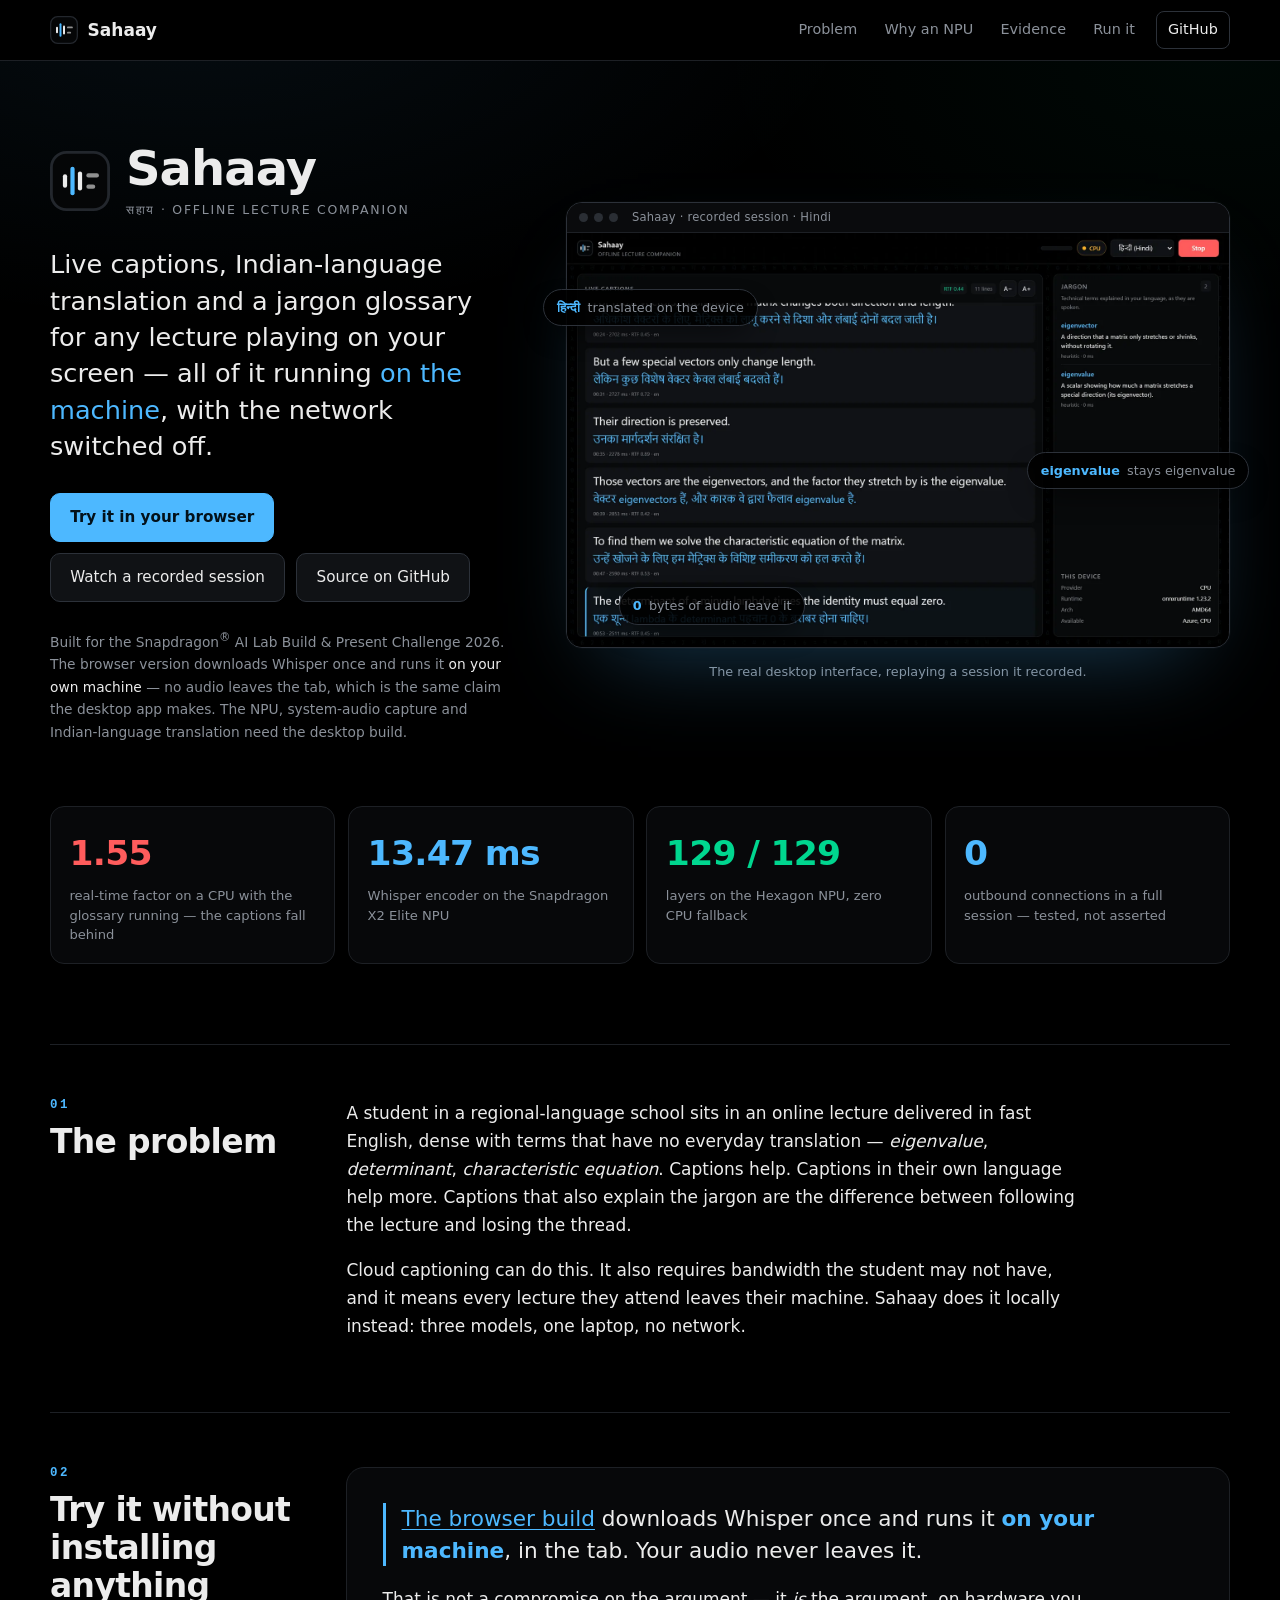
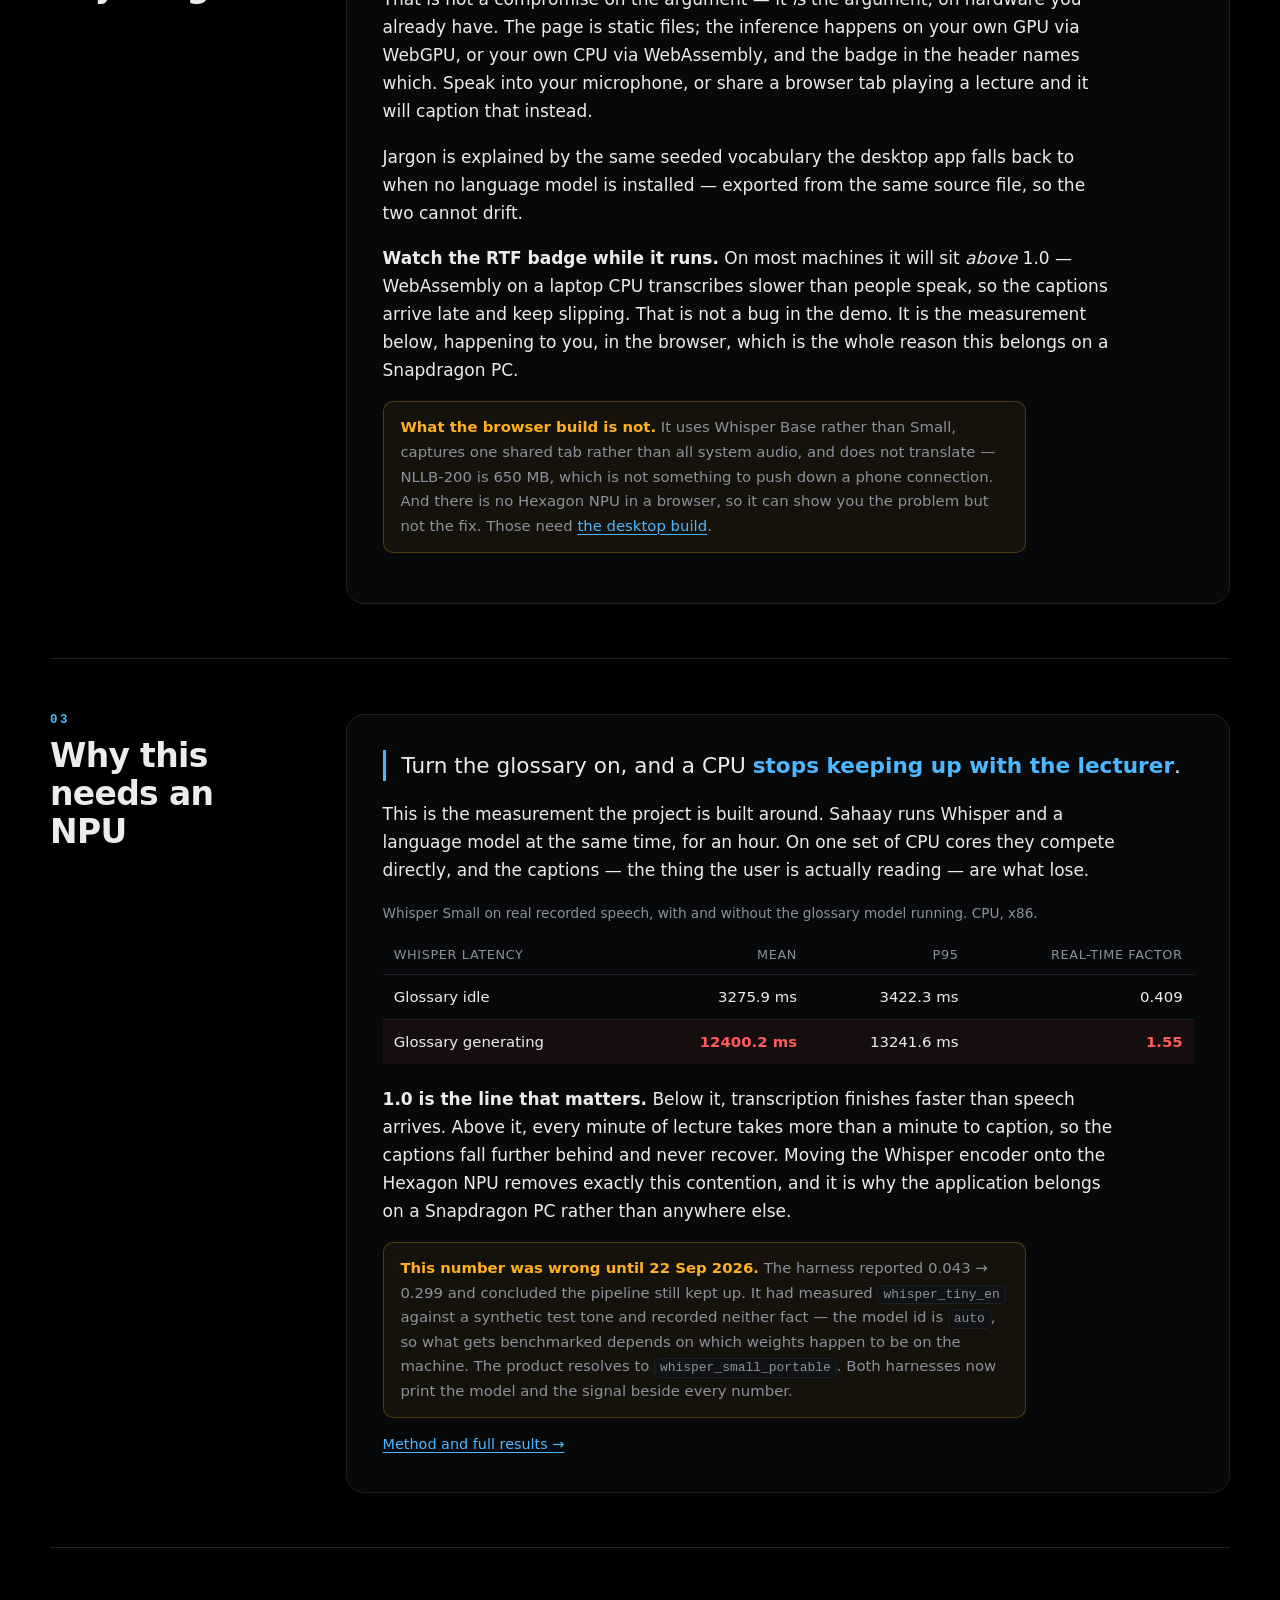
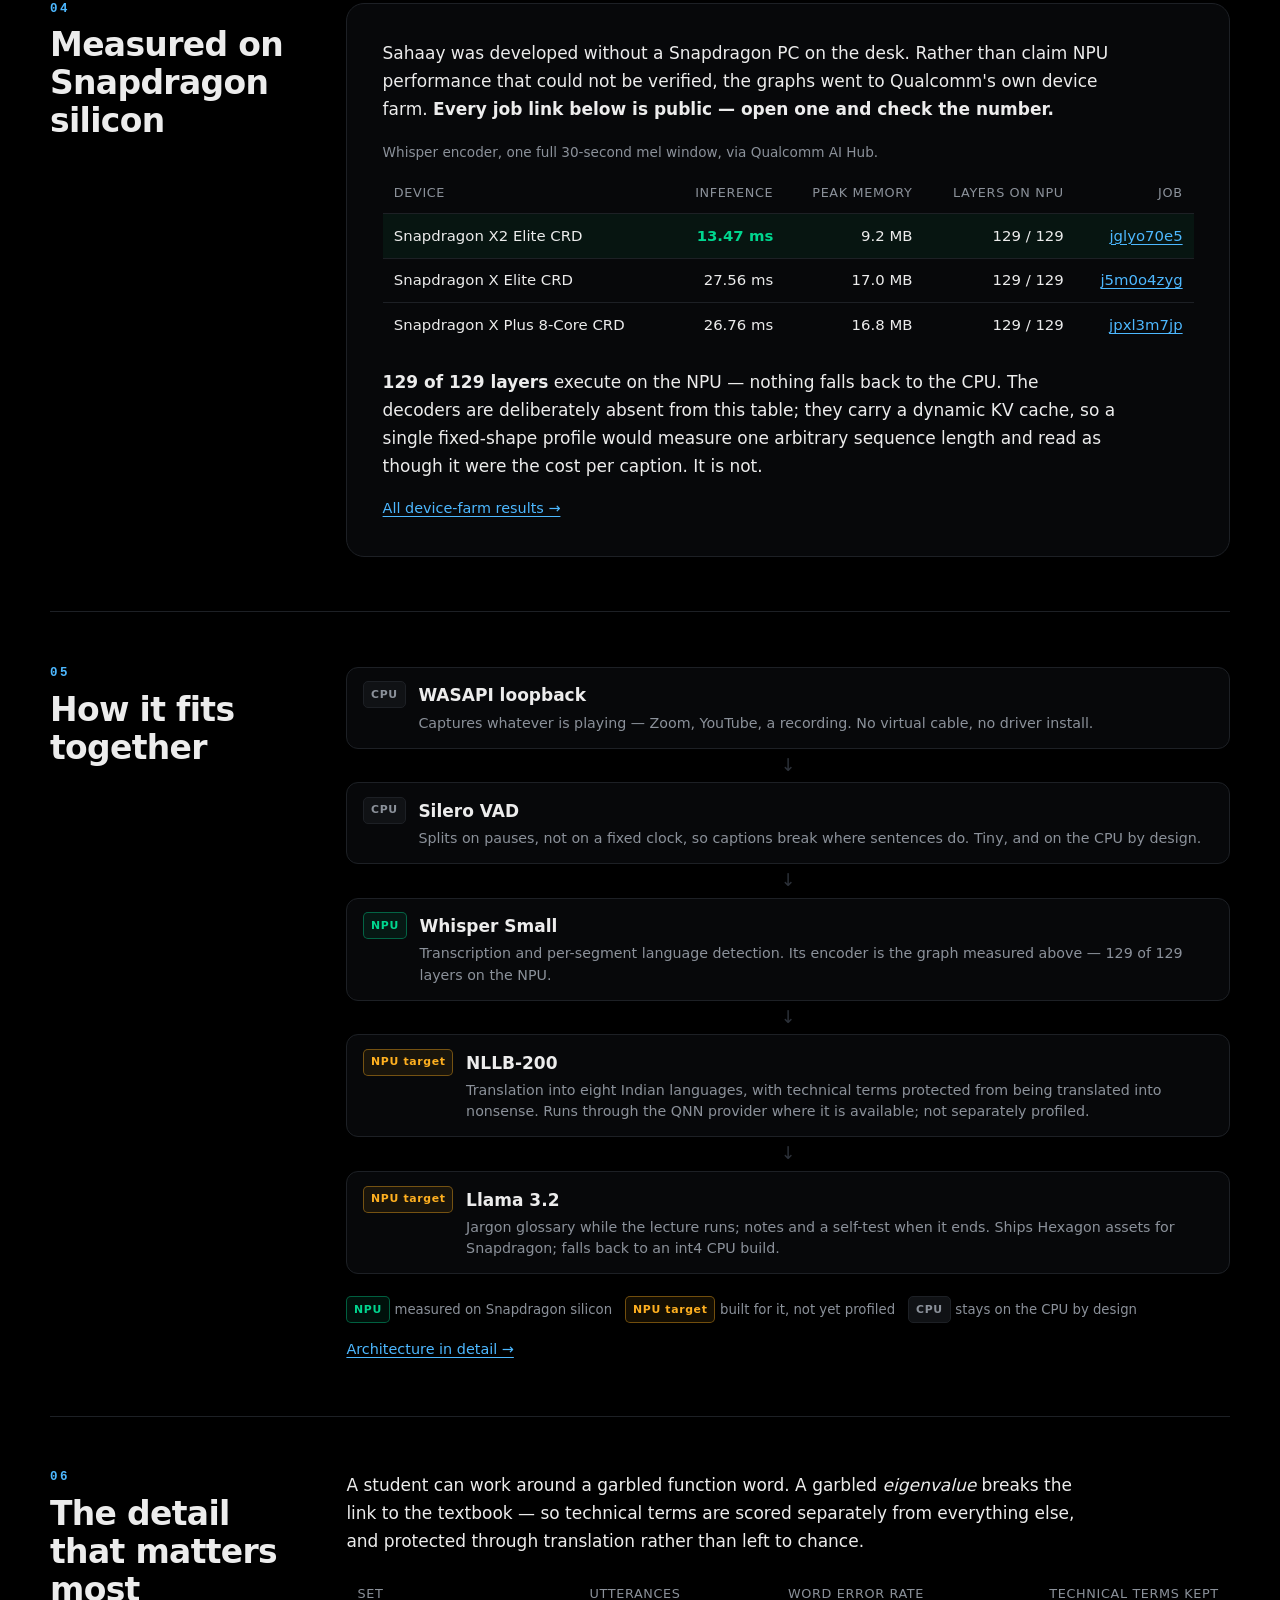
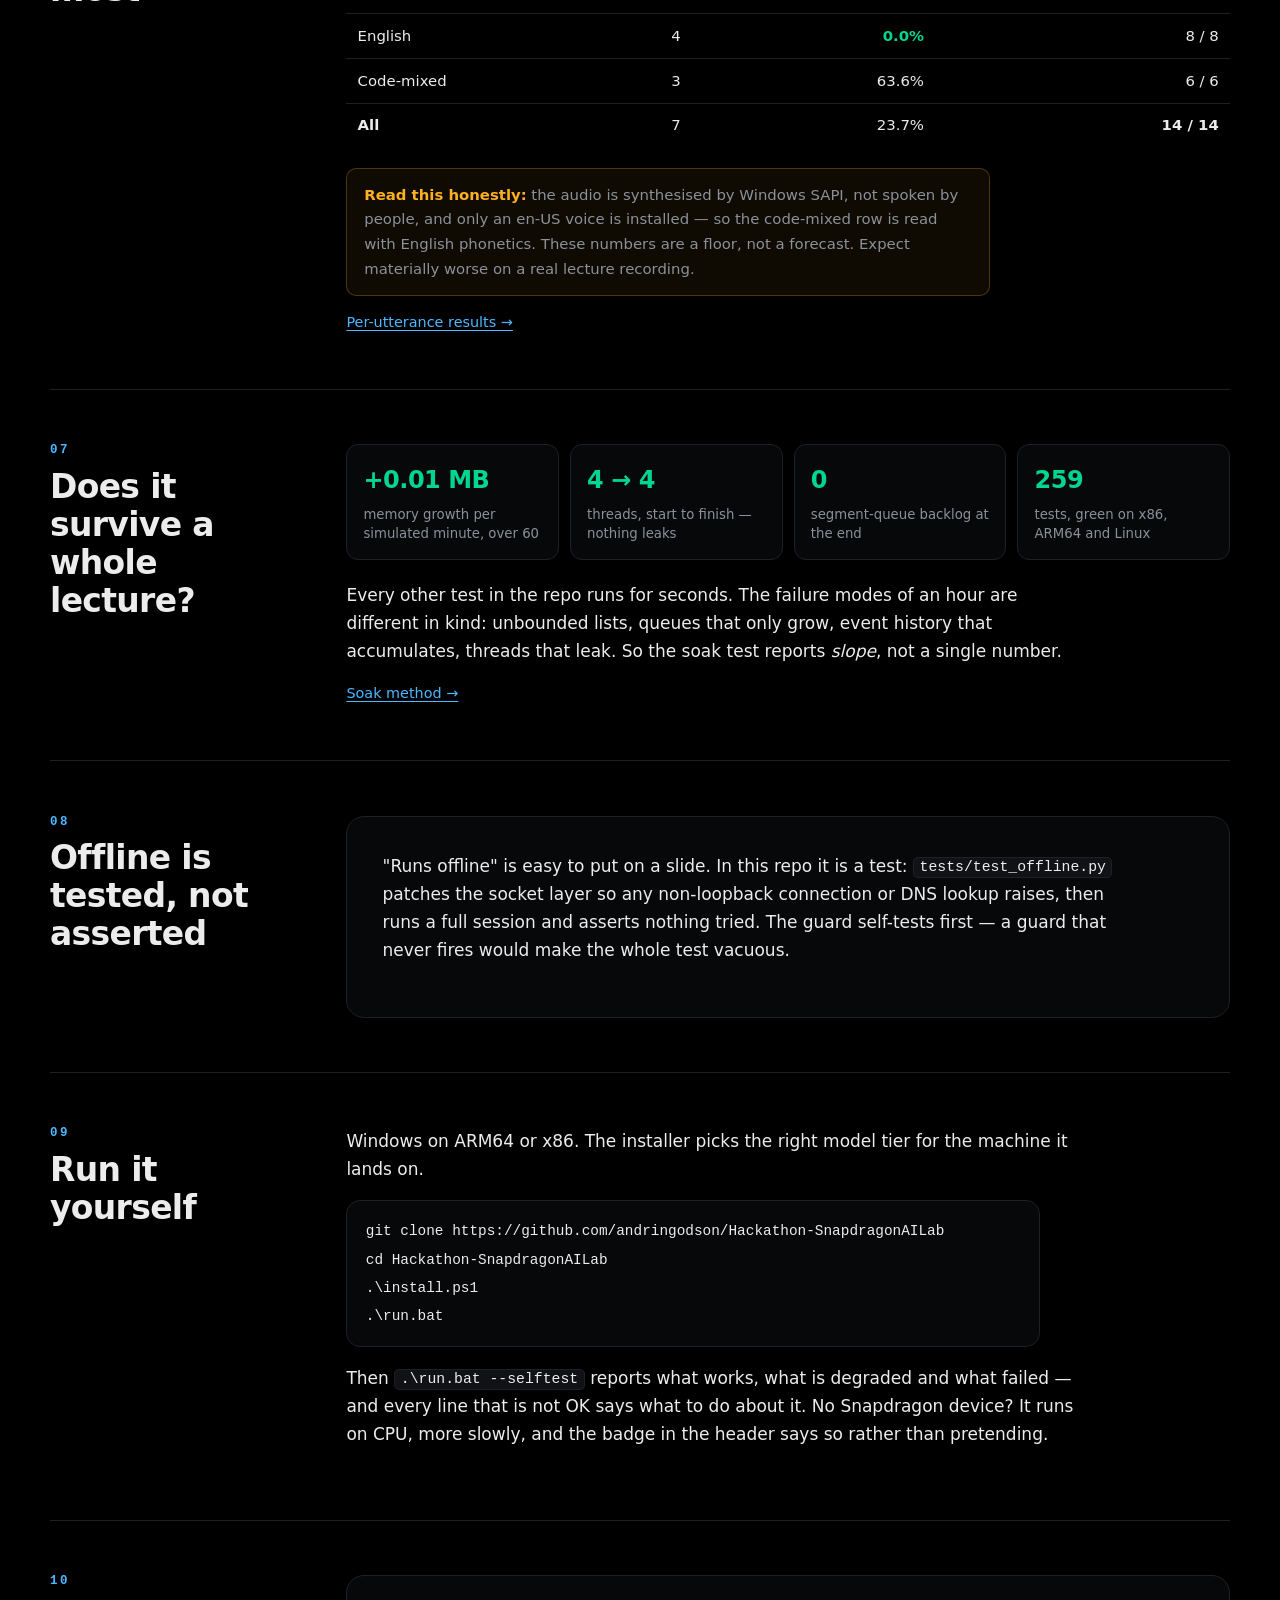
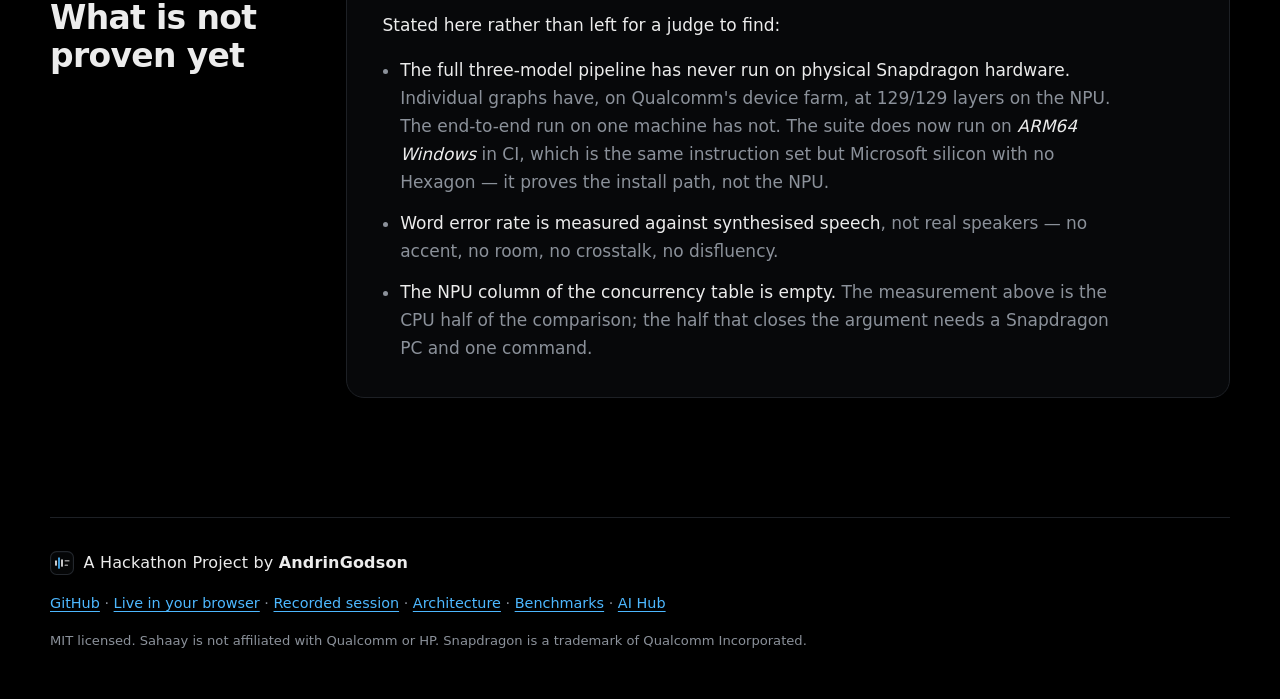
==== web/index.html @ 001b9184 "Lead with the product: hero screenshot, glitch-in sections, cursor feedback The landing page now ope" ====
<!DOCTYPE html>
<html lang="en">
<head>
<meta charset="utf-8">
<meta name="viewport" content="width=device-width, initial-scale=1">
<title>Sahaay — offline lecture captioning for Snapdragon PCs</title>
<meta name="description" content="Live lecture captions, Indian-language translation and a jargon glossary, running entirely on a Snapdragon PC. No audio leaves the device.">
<meta property="og:title" content="Sahaay — offline lecture captioning for Snapdragon PCs">
<meta property="og:description" content="Whisper, NLLB and Llama running side by side on-device. On a CPU the glossary pushes captions past real time — which is the argument for the NPU.">
<meta property="og:type" content="website">
<link rel="stylesheet" href="static/site.css">
<link rel="icon" href="static/logo.svg" type="image/svg+xml">
<meta name="theme-color" content="#000000">
<script src="static/matrix.js" data-ambient="on" defer></script>
<script src="static/cursor.js" defer></script>
</head>
<body>

<div class="progress" aria-hidden="true"><span></span></div>

<nav class="top" aria-label="Site">
  <div class="wrap top-in">
    <a class="top-brand" href="#top"><svg class="logo logo-sm" viewBox="0 0 64 64" aria-hidden="true"><rect x="1.5" y="1.5" width="61" height="61" rx="16" fill="#050607" stroke="#23272d" stroke-width="3"/><g fill="none" stroke-linecap="round" stroke-width="4.5"><path d="M16 27v10" stroke="#ececec"/><path d="M24 19v26" stroke="#4db8ff"/><path d="M32 24v16" stroke="#ececec"/><path d="M41 26h9" stroke="#ececec" stroke-opacity=".6"/><path d="M41 38h5" stroke="#ececec" stroke-opacity=".6"/></g></svg><span>Sahaay</span></a>
    <div class="top-links">
      <a href="#problem">Problem</a>
      <a href="#npu">Why an NPU</a>
      <a href="#silicon">Evidence</a>
      <a href="#run">Run it</a>
      <a class="top-cta" href="https://github.com/andringodson/Hackathon-SnapdragonAILab">GitHub</a>
    </div>
  </div>
</nav>

<header class="hero" id="top">
  <div class="wrap hero-grid">
    <div class="hero-copy">
      <div class="brand">
        <svg class="logo" viewBox="0 0 64 64" aria-hidden="true"><rect x="1.5" y="1.5" width="61" height="61" rx="16" fill="#050607" stroke="#23272d" stroke-width="3"/><g fill="none" stroke-linecap="round" stroke-width="4.5"><path d="M16 27v10" stroke="#ececec"/><path d="M24 19v26" stroke="#4db8ff"/><path d="M32 24v16" stroke="#ececec"/><path d="M41 26h9" stroke="#ececec" stroke-opacity=".6"/><path d="M41 38h5" stroke="#ececec" stroke-opacity=".6"/></g></svg>
        <div>
          <h1 data-text="Sahaay">Sahaay</h1>
          <p class="tag">सहाय · offline lecture companion</p>
        </div>
      </div>

      <p class="lede">
        Live captions, Indian-language translation and a jargon glossary for
        any lecture playing on your screen — all of it running <em>on the machine</em>,
        with the network switched off.
      </p>

      <div class="cta">
        <a class="btn btn-primary" href="live/">Try it in your browser</a>
        <a class="btn" href="demo/?play=1">Watch a recorded session</a>
        <a class="btn" href="https://github.com/andringodson/Hackathon-SnapdragonAILab">Source on GitHub</a>
      </div>

      <p class="note">
        Built for the Snapdragon<sup>®</sup> AI Lab Build &amp; Present Challenge 2026.
        The browser version downloads Whisper once and runs it <strong>on your own
        machine</strong> — no audio leaves the tab, which is the same claim the
        desktop app makes. The NPU, system-audio capture and Indian-language
        translation need the desktop build.
      </p>
    </div>

    <figure class="shot">
      <div class="shot-frame">
        <div class="shot-bar" aria-hidden="true"><i></i><i></i><i></i><span>Sahaay · recorded session · Hindi</span></div>
        <img src="static/hero.webp" width="1600" height="1000" fetchpriority="high" decoding="async"
             alt="The Sahaay app mid-lecture: English captions, each translated into Hindi with technical terms such as eigenvalue kept in English, and a jargon panel explaining eigenvector and eigenvalue.">
      </div>
      <span class="chip chip-a"><b>हिन्दी</b> translated on the device</span>
      <span class="chip chip-b"><b>eigenvalue</b> stays eigenvalue</span>
      <span class="chip chip-c"><b>0</b> bytes of audio leave it</span>
      <figcaption>The real desktop interface, replaying a session it recorded.</figcaption>
    </figure>
  </div>
</header>

<section class="kpis wrap" aria-label="Key measurements">
  <a class="kpi" href="#npu"><b data-count="1.55" data-dec="2">1.55</b><span>real-time factor on a CPU with the glossary running — the captions fall behind</span></a>
  <a class="kpi" href="#silicon"><b data-count="13.47" data-dec="2" data-unit=" ms">13.47 ms</b><span>Whisper encoder on the Snapdragon X2 Elite NPU</span></a>
  <a class="kpi" href="#silicon"><b data-count="129" data-dec="0" data-unit=" / 129">129 / 129</b><span>layers on the Hexagon NPU, zero CPU fallback</span></a>
  <a class="kpi" href="#offline"><b data-count="0" data-dec="0">0</b><span>outbound connections in a full session — tested, not asserted</span></a>
</section>

<main class="wrap" id="evidence">

  <!-- ---------------------------------------------------------------- -->
  <section class="sec" id="problem">
    <div class="sec-head"><span class="num">01</span><h2 data-text="The problem">The problem</h2></div>
    <div class="sec-body">
    <p>
      A student in a regional-language school sits in an online lecture
      delivered in fast English, dense with terms that have no everyday
      translation — <em>eigenvalue</em>, <em>determinant</em>,
      <em>characteristic equation</em>. Captions help. Captions in their own
      language help more. Captions that also explain the jargon are the
      difference between following the lecture and losing the thread.
    </p>
    <p>
      Cloud captioning can do this. It also requires bandwidth the student may
      not have, and it means every lecture they attend leaves their machine.
      Sahaay does it locally instead: three models, one laptop, no network.
    </p>
  </div>
  </section>

  <!-- ---------------------------------------------------------------- -->
  <section class="sec" id="try">
    <div class="sec-head"><span class="num">02</span><h2 data-text="Try it without installing anything">Try it without installing anything</h2></div>
    <div class="sec-body card">
    <p class="claim">
      <a href="live/">The browser build</a> downloads Whisper once and runs it
      <strong>on your machine</strong>, in the tab. Your audio never leaves it.
    </p>
    <p>
      That is not a compromise on the argument — it <em>is</em> the argument, on
      hardware you already have. The page is static files; the inference happens
      on your own GPU via WebGPU, or your own CPU via WebAssembly, and the badge
      in the header names which. Speak into your microphone, or share a browser
      tab playing a lecture and it will caption that instead.
    </p>
    <p>
      Jargon is explained by the same seeded vocabulary the desktop app falls
      back to when no language model is installed — exported from the same
      source file, so the two cannot drift.
    </p>
    <p>
      <strong>Watch the RTF badge while it runs.</strong> On most machines it
      will sit <em>above</em> 1.0 — WebAssembly on a laptop CPU transcribes
      slower than people speak, so the captions arrive late and keep slipping.
      That is not a bug in the demo. It is the measurement below, happening to
      you, in the browser, which is the whole reason this belongs on a
      Snapdragon PC.
    </p>
    <p class="caveat">
      <strong>What the browser build is not.</strong> It uses Whisper Base
      rather than Small, captures one shared tab rather than all system audio,
      and does not translate — NLLB-200 is 650 MB, which is not something to
      push down a phone connection. And there is no Hexagon NPU in a browser,
      so it can show you the problem but not the fix. Those need
      <a href="https://github.com/andringodson/Hackathon-SnapdragonAILab">the desktop build</a>.
    </p>
  </div>
  </section>

  <!-- ---------------------------------------------------------------- -->
  <section class="sec" id="npu">
    <div class="sec-head"><span class="num">03</span><h2 data-text="Why this needs an NPU">Why this needs an NPU</h2></div>
    <div class="sec-body card">
    <p class="claim">
      Turn the glossary on, and a CPU <strong>stops keeping up with the
      lecturer</strong>.
    </p>
    <p>
      This is the measurement the project is built around. Sahaay runs Whisper
      and a language model at the same time, for an hour. On one set of CPU
      cores they compete directly, and the captions — the thing the user is
      actually reading — are what lose.
    </p>

    <table>
      <caption>Whisper Small on real recorded speech, with and without the glossary model running. CPU, x86.</caption>
      <thead>
        <tr><th>Whisper latency</th><th>Mean</th><th>p95</th><th>Real-time factor</th></tr>
      </thead>
      <tbody>
        <tr><td>Glossary idle</td><td>3275.9 ms</td><td>3422.3 ms</td><td>0.409</td></tr>
        <tr class="bad"><td>Glossary generating</td><td><strong>12400.2 ms</strong></td><td>13241.6 ms</td><td><strong>1.55</strong></td></tr>
      </tbody>
    </table>

    <p>
      <strong>1.0 is the line that matters.</strong> Below it, transcription
      finishes faster than speech arrives. Above it, every minute of lecture
      takes more than a minute to caption, so the captions fall further behind
      and never recover. Moving the Whisper encoder onto the Hexagon NPU removes
      exactly this contention, and it is why the application belongs on a
      Snapdragon PC rather than anywhere else.
    </p>
    <p class="caveat">
      <strong>This number was wrong until 22 Sep 2026.</strong> The harness
      reported 0.043 → 0.299 and concluded the pipeline still kept up. It had
      measured <code>whisper_tiny_en</code> against a synthetic test tone and
      recorded neither fact — the model id is <code>auto</code>, so what gets
      benchmarked depends on which weights happen to be on the machine. The
      product resolves to <code>whisper_small_portable</code>. Both harnesses
      now print the model and the signal beside every number.
    </p>
    <p class="src"><a href="https://github.com/andringodson/Hackathon-SnapdragonAILab/blob/main/docs/CONCURRENCY.md">Method and full results →</a></p>
  </div>
  </section>

  <!-- ---------------------------------------------------------------- -->
  <section class="sec" id="silicon">
    <div class="sec-head"><span class="num">04</span><h2 data-text="Measured on Snapdragon silicon">Measured on Snapdragon silicon</h2></div>
    <div class="sec-body card">
    <p>
      Sahaay was developed without a Snapdragon PC on the desk. Rather than
      claim NPU performance that could not be verified, the graphs went to
      Qualcomm's own device farm. <strong>Every job link below is public — open
      one and check the number.</strong>
    </p>

    <table>
      <caption>Whisper encoder, one full 30-second mel window, via Qualcomm AI Hub.</caption>
      <thead>
        <tr><th>Device</th><th>Inference</th><th>Peak memory</th><th>Layers on NPU</th><th>Job</th></tr>
      </thead>
      <tbody>
        <tr class="good">
          <td>Snapdragon X2 Elite CRD</td><td><strong>13.47 ms</strong></td><td>9.2 MB</td><td>129 / 129</td>
          <td><a href="https://workbench.aihub.qualcomm.com/jobs/jglyo70e5/">jglyo70e5</a></td>
        </tr>
        <tr>
          <td>Snapdragon X Elite CRD</td><td>27.56 ms</td><td>17.0 MB</td><td>129 / 129</td>
          <td><a href="https://workbench.aihub.qualcomm.com/jobs/j5m0o4zyg/">j5m0o4zyg</a></td>
        </tr>
        <tr>
          <td>Snapdragon X Plus 8-Core CRD</td><td>26.76 ms</td><td>16.8 MB</td><td>129 / 129</td>
          <td><a href="https://workbench.aihub.qualcomm.com/jobs/jpxl3m7jp/">jpxl3m7jp</a></td>
        </tr>
      </tbody>
    </table>

    <p>
      <strong>129 of 129 layers</strong> execute on the NPU — nothing falls back
      to the CPU. The decoders are deliberately absent from this table; they
      carry a dynamic KV cache, so a single fixed-shape profile would measure
      one arbitrary sequence length and read as though it were the cost per
      caption. It is not.
    </p>
    <p class="src"><a href="https://github.com/andringodson/Hackathon-SnapdragonAILab/blob/main/docs/AIHUB.md">All device-farm results →</a></p>
  </div>
  </section>

  <!-- ---------------------------------------------------------------- -->
  <section class="sec" id="pipeline">
    <div class="sec-head"><span class="num">05</span><h2 data-text="How it fits together">How it fits together</h2></div>
    <div class="sec-body">
    <div class="pipeline">
      <div class="stage"><span class="where cpu">CPU</span><strong>WASAPI loopback</strong><span>Captures whatever is playing — Zoom, YouTube, a recording. No virtual cable, no driver install.</span></div>
      <div class="arrow" aria-hidden="true">↓</div>
      <div class="stage"><span class="where cpu">CPU</span><strong>Silero VAD</strong><span>Splits on pauses, not on a fixed clock, so captions break where sentences do. Tiny, and on the CPU by design.</span></div>
      <div class="arrow" aria-hidden="true">↓</div>
      <div class="stage"><span class="where npu">NPU</span><strong>Whisper Small</strong><span>Transcription and per-segment language detection. Its encoder is the graph measured above — 129 of 129 layers on the NPU.</span></div>
      <div class="arrow" aria-hidden="true">↓</div>
      <div class="stage"><span class="where target">NPU target</span><strong>NLLB-200</strong><span>Translation into eight Indian languages, with technical terms protected from being translated into nonsense. Runs through the QNN provider where it is available; not separately profiled.</span></div>
      <div class="arrow" aria-hidden="true">↓</div>
      <div class="stage"><span class="where target">NPU target</span><strong>Llama 3.2</strong><span>Jargon glossary while the lecture runs; notes and a self-test when it ends. Ships Hexagon assets for Snapdragon; falls back to an int4 CPU build.</span></div>
    </div>

    <p class="legend">
      <span class="where npu">NPU</span> measured on Snapdragon silicon &nbsp;
      <span class="where target">NPU target</span> built for it, not yet profiled &nbsp;
      <span class="where cpu">CPU</span> stays on the CPU by design
    </p>
    <p class="src"><a href="https://github.com/andringodson/Hackathon-SnapdragonAILab/blob/main/docs/ARCHITECTURE.md">Architecture in detail →</a></p>
  </div>
  </section>

  <!-- ---------------------------------------------------------------- -->
  <section class="sec" id="terms">
    <div class="sec-head"><span class="num">06</span><h2 data-text="The detail that matters most">The detail that matters most</h2></div>
    <div class="sec-body">
    <p>
      A student can work around a garbled function word. A garbled
      <em>eigenvalue</em> breaks the link to the textbook — so technical terms
      are scored separately from everything else, and protected through
      translation rather than left to chance.
    </p>
    <table class="compact">
      <thead><tr><th>Set</th><th>Utterances</th><th>Word error rate</th><th>Technical terms kept</th></tr></thead>
      <tbody>
        <tr><td>English</td><td>4</td><td class="good-cell"><strong>0.0%</strong></td><td>8 / 8</td></tr>
        <tr><td>Code-mixed</td><td>3</td><td>63.6%</td><td>6 / 6</td></tr>
        <tr><td><strong>All</strong></td><td>7</td><td>23.7%</td><td><strong>14 / 14</strong></td></tr>
      </tbody>
    </table>
    <p class="caveat">
      <strong>Read this honestly:</strong> the audio is synthesised by Windows
      SAPI, not spoken by people, and only an en-US voice is installed — so the
      code-mixed row is read with English phonetics. These numbers are a floor,
      not a forecast. Expect materially worse on a real lecture recording.
    </p>
    <p class="src"><a href="https://github.com/andringodson/Hackathon-SnapdragonAILab/blob/main/docs/ACCURACY.md">Per-utterance results →</a></p>
  </div>
  </section>

  <!-- ---------------------------------------------------------------- -->
  <section class="sec" id="soak">
    <div class="sec-head"><span class="num">07</span><h2 data-text="Does it survive a whole lecture?">Does it survive a whole lecture?</h2></div>
    <div class="sec-body">
    <div class="stats">
      <div class="stat"><b>+0.01 MB</b><span>memory growth per simulated minute, over 60</span></div>
      <div class="stat"><b>4 → 4</b><span>threads, start to finish — nothing leaks</span></div>
      <div class="stat"><b>0</b><span>segment-queue backlog at the end</span></div>
      <div class="stat"><b>259</b><span>tests, green on x86, ARM64 and Linux</span></div>
    </div>
    <p>
      Every other test in the repo runs for seconds. The failure modes of an
      hour are different in kind: unbounded lists, queues that only grow, event
      history that accumulates, threads that leak. So the soak test reports
      <em>slope</em>, not a single number.
    </p>
    <p class="src"><a href="https://github.com/andringodson/Hackathon-SnapdragonAILab/blob/main/docs/SOAK.md">Soak method →</a></p>
  </div>
  </section>

  <!-- ---------------------------------------------------------------- -->
  <section class="sec" id="offline">
    <div class="sec-head"><span class="num">08</span><h2 data-text="Offline is tested, not asserted">Offline is tested, not asserted</h2></div>
    <div class="sec-body card">
    <p>
      "Runs offline" is easy to put on a slide. In this repo it is a test:
      <code>tests/test_offline.py</code> patches the socket layer so any
      non-loopback connection or DNS lookup raises, then runs a full session
      and asserts nothing tried. The guard self-tests first — a guard that
      never fires would make the whole test vacuous.
    </p>
  </div>
  </section>

  <!-- ---------------------------------------------------------------- -->
  <section class="sec" id="run">
    <div class="sec-head"><span class="num">09</span><h2 data-text="Run it yourself">Run it yourself</h2></div>
    <div class="sec-body">
    <p>Windows on ARM64 or x86. The installer picks the right model tier for the machine it lands on.</p>
<pre><code>git clone https://github.com/andringodson/Hackathon-SnapdragonAILab
cd Hackathon-SnapdragonAILab
.\install.ps1
.\run.bat</code></pre>
    <p>
      Then <code>.\run.bat --selftest</code> reports what works, what is
      degraded and what failed — and every line that is not OK says what to do
      about it. No Snapdragon device? It runs on CPU, more slowly, and the
      badge in the header says so rather than pretending.
    </p>
  </div>
  </section>

  <!-- ---------------------------------------------------------------- -->
  <section class="sec" id="gaps">
    <div class="sec-head"><span class="num">10</span><h2 data-text="What is not proven yet">What is not proven yet</h2></div>
    <div class="sec-body card">
    <p>Stated here rather than left for a judge to find:</p>
    <ul class="gaps">
      <li>
        <strong>The full three-model pipeline has never run on physical
        Snapdragon hardware.</strong> Individual graphs have, on Qualcomm's
        device farm, at 129/129 layers on the NPU. The end-to-end run on one
        machine has not. The suite does now run on <em>ARM64 Windows</em> in
        CI, which is the same instruction set but Microsoft silicon with no
        Hexagon — it proves the install path, not the NPU.
      </li>
      <li>
        <strong>Word error rate is measured against synthesised speech</strong>,
        not real speakers — no accent, no room, no crosstalk, no disfluency.
      </li>
      <li>
        <strong>The NPU column of the concurrency table is empty.</strong> The
        measurement above is the CPU half of the comparison; the half that
        closes the argument needs a Snapdragon PC and one command.
      </li>
    </ul>
  </div>
  </section>

</main>

<footer class="wrap">
  <p class="credit"><svg class="logo" viewBox="0 0 64 64" aria-hidden="true"><rect x="1.5" y="1.5" width="61" height="61" rx="16" fill="#050607" stroke="#23272d" stroke-width="3"/><g fill="none" stroke-linecap="round" stroke-width="4.5"><path d="M16 27v10" stroke="#ececec"/><path d="M24 19v26" stroke="#4db8ff"/><path d="M32 24v16" stroke="#ececec"/><path d="M41 26h9" stroke="#ececec" stroke-opacity=".6"/><path d="M41 38h5" stroke="#ececec" stroke-opacity=".6"/></g></svg><span>A Hackathon Project by <a href="https://github.com/andringodson/Hackathon-SnapdragonAILab">AndrinGodson</a></span></p>
  <p>
    <a href="https://github.com/andringodson/Hackathon-SnapdragonAILab">GitHub</a> ·
    <a href="live/">Live in your browser</a> ·
    <a href="demo/?play=1">Recorded session</a> ·
    <a href="https://github.com/andringodson/Hackathon-SnapdragonAILab/blob/main/docs/ARCHITECTURE.md">Architecture</a> ·
    <a href="https://github.com/andringodson/Hackathon-SnapdragonAILab/blob/main/docs/BENCHMARKS.md">Benchmarks</a> ·
    <a href="https://github.com/andringodson/Hackathon-SnapdragonAILab/blob/main/docs/AIHUB.md">AI Hub</a>
  </p>
  <p class="small">
    MIT licensed. Sahaay is not affiliated with Qualcomm or HP. Snapdragon is a
    trademark of Qualcomm Incorporated.
  </p>
</footer>

<script src="static/site.js"></script>
</body>
</html>
---- web/static/site.css ----
/* Landing page for the hosted site.
   Shares the product's OLED palette so the demo does not feel like a
   different application. The product itself is the hero image, because the
   fastest way to explain Sahaay is to show a lecture being captioned in
   Hindi. Every motion here is transform, opacity or clip-path, so the
   compositor runs it and the main thread stays free for /live's Whisper. */

:root {
  color-scheme: dark;
  --bg: #000000;
  --surface: rgba(9, 10, 12, 0.86);
  --surface-2: #101215;
  --line: #1d2025;
  --line-hi: #2c3139;
  --text: #ececec;
  --text-dim: #8b919a;
  --accent: #4db8ff;
  --accent-dim: #07161f;
  --accent-glow: rgba(77, 184, 255, 0.28);
  --glitch: #ff3b6b;
  --npu: #00d68f;
  --warn: #ffb020;
  --danger: #ff5c5c;
  --radius: 14px;
  --measure: 68ch;
  --ease: cubic-bezier(0.2, 0.7, 0.2, 1);
  --nav-h: 60px;
}

.matrix-bg {
  position: fixed;
  inset: 0;
  width: 100%;
  height: 100%;
  z-index: -1;
  pointer-events: none;
}

* { box-sizing: border-box; }

html { scroll-behavior: smooth; scroll-padding-top: calc(var(--nav-h) + 16px); }

body {
  margin: 0;
  background: var(--bg);
  color: var(--text);
  font: 400 17px/1.65 "Segoe UI Variable", "Segoe UI", system-ui, -apple-system, sans-serif;
  -webkit-font-smoothing: antialiased;
  overflow-x: hidden;
}

.wrap { width: min(100% - 2.5rem, 1180px); margin-inline: auto; }

h1, h2, h3 { line-height: 1.15; letter-spacing: -0.02em; margin: 0; font-weight: 600; }
h2 { font-size: clamp(1.45rem, 1.1rem + 1.2vw, 2.1rem); }
p { max-width: var(--measure); }
a { color: var(--accent); text-decoration-thickness: 1px; text-underline-offset: 3px;
    transition: color 0.2s, text-underline-offset 0.25s var(--ease); }
a:hover { color: #8fd2ff; text-underline-offset: 6px; }
a:focus-visible, .btn:focus-visible, .kpi:focus-visible { outline: 2px solid var(--accent); outline-offset: 3px; border-radius: 6px; }
em { color: var(--text); font-style: italic; }
::selection { background: rgba(77, 184, 255, 0.35); color: #fff; }

code {
  font-family: "Cascadia Code", "Consolas", ui-monospace, monospace;
  font-size: 0.87em;
  background: var(--surface-2);
  border: 1px solid var(--line);
  border-radius: 5px;
  padding: 0.1em 0.38em;
}
pre {
  background: #07080a;
  border: 1px solid var(--line);
  border-radius: var(--radius);
  padding: 1rem 1.15rem;
  overflow-x: auto;
  max-width: var(--measure);
  transition: border-color 0.3s;
}
pre:hover { border-color: var(--line-hi); }
pre code { background: none; border: 0; padding: 0; font-size: 0.9rem; line-height: 1.7; }

/* ---------- scroll progress + nav ---------- */

.progress { position: fixed; inset: 0 0 auto; height: 2px; z-index: 60; pointer-events: none; }
.progress span { display: block; height: 100%; background: linear-gradient(90deg, var(--accent), #8fd2ff);
  transform-origin: 0 50%; transform: scaleX(0); box-shadow: 0 0 12px var(--accent-glow); }

/* Fully opaque: text scrolling underneath a translucent bar reads as noise. */
.top { position: sticky; top: 0; z-index: 50; background: #000; border-bottom: 1px solid var(--line);
  transition: border-color 0.3s; }
.top-in { display: flex; align-items: center; justify-content: space-between; height: var(--nav-h); gap: 1rem; }
.top-brand { display: flex; align-items: center; gap: 0.6rem; color: var(--text); text-decoration: none; font-weight: 600; }
.top-brand:hover { color: var(--text); }
.logo-sm { width: 28px !important; height: 28px !important; }
.top-links { display: flex; align-items: center; gap: 0.3rem; }
.top-links a { color: var(--text-dim); text-decoration: none; font-size: 0.9rem; padding: 0.4rem 0.7rem; border-radius: 8px;
  position: relative; transition: color 0.2s, background 0.2s, transform 0.25s var(--ease); }
.top-links a::after { content: ""; position: absolute; left: 0.7rem; right: 0.7rem; bottom: 0.25rem; height: 1px;
  background: var(--accent); transform: scaleX(0); transform-origin: 0 50%; transition: transform 0.3s var(--ease); }
.top-links a:hover { color: var(--text); background: var(--surface-2); }
.top-links a:hover::after, .top-links a.here::after { transform: scaleX(1); }
.top-links a.here { color: var(--text); }
.top-links .top-cta { color: var(--text); border: 1px solid var(--line-hi); margin-left: 0.3rem; }
.top-links .top-cta::after { display: none; }
@media (max-width: 760px) { .top-links a:not(.top-cta) { display: none; } }

/* ---------- hero ---------- */

.hero {
  padding: clamp(2.5rem, 1rem + 5vw, 5rem) 0 clamp(2rem, 1rem + 3vw, 3.5rem);
  background:
    radial-gradient(60rem 30rem at 15% -10%, rgba(77, 184, 255, 0.07), transparent 70%),
    radial-gradient(45rem 26rem at 95% 0%, rgba(0, 214, 143, 0.04), transparent 70%);
}
.hero-grid { display: grid; grid-template-columns: minmax(0, 0.82fr) minmax(0, 1.18fr); gap: clamp(2rem, 1rem + 3vw, 4rem); align-items: center; }
@media (max-width: 980px) { .hero-grid { grid-template-columns: minmax(0, 1fr); } }

.hero-copy > * { animation: enter 0.8s var(--ease) both; }
.hero-copy > :nth-child(2) { animation-delay: 0.08s; }
.hero-copy > :nth-child(3) { animation-delay: 0.16s; }
.hero-copy > :nth-child(4) { animation-delay: 0.24s; }

@keyframes enter {
  from { opacity: 0; transform: translateY(14px); }
  to { opacity: 1; transform: none; }
}

.brand { display: flex; align-items: center; gap: 1rem; margin-bottom: 1.6rem; }
.logo { width: 60px; height: 60px; flex: none; display: block;
        transition: transform 0.45s var(--ease), filter 0.45s var(--ease); }
.brand:hover .logo, .top-brand:hover .logo { transform: rotate(-6deg) scale(1.06); filter: drop-shadow(0 0 16px var(--accent-glow)); }
.brand h1 { font-size: clamp(2.2rem, 1.6rem + 2vw, 3rem); letter-spacing: -0.02em; position: relative; }
.tag { margin: 0.25rem 0 0; color: var(--text-dim); font-size: 0.78rem; letter-spacing: 0.14em; text-transform: uppercase; }

.lede { font-size: clamp(1.2rem, 1rem + 0.8vw, 1.6rem); line-height: 1.42; max-width: 30ch; margin: 0 0 1.8rem; }
.lede em { color: var(--accent); font-style: normal; }

.cta { display: flex; flex-wrap: wrap; gap: 0.7rem; margin-bottom: 1.6rem; }

.btn {
  --tx: 0px; --ty: 0px;
  display: inline-block;
  position: relative;
  overflow: hidden;
  padding: 0.68rem 1.2rem;
  border-radius: 10px;
  border: 1px solid var(--line-hi);
  background: var(--surface-2);
  color: var(--text);
  font-size: 0.95rem;
  font-weight: 500;
  text-decoration: none;
  transform: translate(var(--tx), var(--ty));
  transition: border-color 0.2s, background 0.2s, color 0.2s,
              box-shadow 0.3s var(--ease), transform 0.35s var(--ease);
}
/* A sheen that sweeps across on hover. */
.btn::before { content: ""; position: absolute; inset: 0; background: linear-gradient(110deg, transparent 30%, rgba(255,255,255,.14) 50%, transparent 70%);
  transform: translateX(-120%); transition: transform 0.6s var(--ease); pointer-events: none; }
.btn:hover::before { transform: translateX(120%); }
.btn:hover { border-color: var(--accent); color: var(--text); box-shadow: 0 10px 28px -12px var(--accent-glow); text-decoration: none; }
.btn:active { transform: translate(var(--tx), var(--ty)) scale(0.97); }
.btn-primary { background: var(--accent); border-color: var(--accent); color: #03111a; font-weight: 600; }
.btn-primary:hover { color: #03111a; box-shadow: 0 12px 32px -8px rgba(77, 184, 255, 0.6); }

/* Click feedback: a ripple from wherever the button was pressed. */
.btn .rip { position: absolute; width: 12px; height: 12px; margin: -6px 0 0 -6px; border-radius: 50%;
  background: rgba(255,255,255,.45); pointer-events: none; animation: rip 0.6s var(--ease) forwards; }
@keyframes rip { from { transform: scale(0); opacity: .8; } to { transform: scale(22); opacity: 0; } }

.note { color: var(--text-dim); font-size: 0.86rem; max-width: 56ch; margin: 0; }
.note strong { color: var(--text); font-weight: 500; }

/* The product screenshot: framed like a window, tilting toward the cursor. */
.shot { margin: 0; position: relative; perspective: 1400px; }
.shot-frame { animation: shot-in 1.1s var(--ease) 0.15s both; }
@keyframes shot-in {
  0% { opacity: 0; clip-path: inset(0 0 100% 0 round 16px); }
  60% { opacity: 1; clip-path: inset(0 0 0 0 round 16px); }
  100% { opacity: 1; clip-path: none; }
}
.shot-frame {
  --rx: 0deg; --ry: 0deg; --mx: 50%; --my: 50%;
  position: relative;
  border-radius: 16px;
  border: 1px solid var(--line-hi);
  background: #050607;
  overflow: hidden;
  transform: rotateX(var(--rx)) rotateY(var(--ry));
  transform-style: preserve-3d;
  transition: transform 0.5s var(--ease), box-shadow 0.5s var(--ease), border-color 0.4s;
  box-shadow: 0 40px 90px -40px rgba(77, 184, 255, 0.35), 0 0 0 1px rgba(255,255,255,0.02);
}
.shot-frame::after { content: ""; position: absolute; inset: 0; pointer-events: none; opacity: 0; transition: opacity 0.4s;
  background: radial-gradient(28rem circle at var(--mx) var(--my), rgba(77,184,255,0.12), transparent 60%); }
.shot:hover .shot-frame { border-color: rgba(77,184,255,0.45); box-shadow: 0 50px 110px -40px rgba(77, 184, 255, 0.5); }
.shot:hover .shot-frame::after { opacity: 1; }
.shot-bar { display: flex; align-items: center; gap: 6px; height: 30px; padding: 0 12px; border-bottom: 1px solid var(--line);
  background: #0a0b0d; font-size: 0.72rem; color: var(--text-dim); }
.shot-bar i { width: 9px; height: 9px; border-radius: 50%; background: #2a2e34; }
.shot-bar span { margin-left: 8px; letter-spacing: 0.02em; }
.shot img { display: block; width: 100%; height: auto; }
.shot figcaption { margin-top: 0.8rem; font-size: 0.8rem; color: var(--text-dim); text-align: center; }

.chip { position: absolute; z-index: 2; display: flex; align-items: center; gap: 0.45rem; padding: 0.45rem 0.8rem;
  border-radius: 999px; background: rgba(0,0,0,0.88); border: 1px solid var(--line-hi); font-size: 0.8rem; color: var(--text-dim);
  white-space: nowrap; box-shadow: 0 12px 30px -12px #000; animation: chip-in 0.7s var(--ease) both, float 6s ease-in-out infinite;
  transition: border-color 0.3s, color 0.3s; }
.chip b { color: var(--accent); font-weight: 600; }
.chip:hover { border-color: var(--accent); color: var(--text); }
.chip-a { top: 18%; left: -1.4rem; animation-delay: 0.7s, 1.4s; }
.chip-b { top: 52%; right: -1.2rem; animation-delay: 0.85s, 0s; }
.chip-c { bottom: 12%; left: 8%; animation-delay: 1s, 2.6s; }
@keyframes chip-in { from { opacity: 0; transform: translateY(10px) scale(.95); } to { opacity: 1; transform: none; } }
@keyframes float { 50% { translate: 0 -6px; } }
@media (max-width: 620px) { .chip { display: none; } }

/* ---------- key numbers ---------- */

.kpis { display: grid; grid-template-columns: repeat(4, minmax(0, 1fr)); gap: 0.8rem; margin-top: 0.5rem; margin-bottom: clamp(3rem, 2rem + 4vw, 5rem); }
@media (max-width: 900px) { .kpis { grid-template-columns: repeat(2, minmax(0, 1fr)); } }
.kpi {
  --mx: 50%; --my: 50%;
  position: relative; overflow: hidden; display: block; padding: 1.1rem 1.15rem 1.2rem;
  border: 1px solid var(--line); border-radius: var(--radius); background: var(--surface); color: var(--text); text-decoration: none;
  transition: border-color 0.3s, transform 0.35s var(--ease), box-shadow 0.35s var(--ease);
}
.kpi::before { content: ""; position: absolute; inset: 0; opacity: 0; transition: opacity 0.35s; pointer-events: none;
  background: radial-gradient(16rem circle at var(--mx) var(--my), rgba(77,184,255,0.13), transparent 60%); }
.kpi:hover { border-color: rgba(77,184,255,0.45); transform: translateY(-4px); box-shadow: 0 16px 36px -20px var(--accent-glow); color: var(--text); }
.kpi:hover::before { opacity: 1; }
.kpi b { display: block; font-size: clamp(1.6rem, 1.2rem + 1.2vw, 2.2rem); font-weight: 600; letter-spacing: -0.02em;
  font-variant-numeric: tabular-nums; color: var(--accent); }
.kpi:first-child b { color: var(--danger); }
.kpi:nth-child(3) b { color: var(--npu); }
.kpi span { display: block; margin-top: 0.3rem; font-size: 0.82rem; line-height: 1.45; color: var(--text-dim); }

/* ---------- sections: numbered index on the left, content on the right ---------- */

main { padding-bottom: clamp(2rem, 1rem + 4vw, 4rem); }

.sec {
  position: relative;
  display: grid;
  grid-template-columns: minmax(180px, 250px) minmax(0, 1fr);
  gap: clamp(1rem, 0.5rem + 3vw, 3.5rem);
  padding: clamp(2rem, 1rem + 3vw, 3.5rem) 0;
  border-top: 1px solid var(--line);
}
@media (max-width: 860px) { .sec { grid-template-columns: minmax(0, 1fr); gap: 1rem; } }

.sec-head { align-self: start; position: sticky; top: calc(var(--nav-h) + 24px); }
@media (max-width: 860px) { .sec-head { position: static; } }
.num { display: block; font: 600 0.78rem/1 "Cascadia Code", Consolas, monospace; letter-spacing: 0.2em; color: var(--accent); margin-bottom: 0.7rem; }
.sec-head h2 { position: relative; }

.sec-body > :first-child { margin-top: 0; }
.card {
  --mx: 50%; --my: 50%;
  position: relative;
  background: var(--surface);
  border: 1px solid var(--line);
  border-radius: 18px;
  padding: clamp(1.4rem, 1rem + 2vw, 2.2rem);
  transition: border-color 0.35s;
}
.card::before { content: ""; position: absolute; inset: 0; border-radius: inherit; opacity: 0; transition: opacity 0.4s; pointer-events: none;
  background: radial-gradient(32rem circle at var(--mx) var(--my), rgba(77,184,255,0.07), transparent 60%); }
.card:hover { border-color: var(--line-hi); }
.card:hover::before { opacity: 1; }

/* ---------- the glitch-in: sections arrive as they are scrolled to ---------- */
/* Only applied once site.js has marked a section as below the fold, so with
   no JavaScript every section is simply visible. */

.sec.pre .sec-body, .sec.pre .num { opacity: 0; transform: translateY(26px); }
.sec.pre h2 { opacity: 0; }
.sec.in .sec-body { opacity: 1; transform: none; transition: opacity 0.7s var(--ease) 0.18s, transform 0.8s var(--ease) 0.18s; }
.sec.in .num { opacity: 1; transform: none; transition: opacity 0.4s, transform 0.5s var(--ease); }
.sec.in h2 { opacity: 1; animation: glitch-main 0.65s steps(1, end) both; }
.sec.in h2::before, .sec.in h2::after,
.brand h1::before, .brand h1::after {
  content: attr(data-text);
  position: absolute; inset: 0;
  pointer-events: none;
  opacity: 0;
}
.sec.in h2::before, .brand h1::before { color: var(--glitch); animation: glitch-a 0.65s steps(1, end) both; }
.sec.in h2::after, .brand h1::after { color: var(--accent); animation: glitch-b 0.65s steps(1, end) both; }
.brand h1 { animation: glitch-main 0.7s steps(1, end) 0.35s both; }
.brand h1::before { animation-delay: 0.35s; }
.brand h1::after { animation-delay: 0.35s; }

/* A scan line sweeps the section once as it lands. */
.sec::after { content: ""; position: absolute; left: 0; right: 0; top: 0; height: 2px; pointer-events: none; opacity: 0;
  background: linear-gradient(90deg, transparent, rgba(77,184,255,.7), rgba(255,59,107,.5), transparent); }
.sec.in::after { animation: scan 0.9s var(--ease) both; }

@keyframes glitch-main {
  0%   { clip-path: inset(40% 0 42% 0); transform: translate(-6px, 0) skewX(-8deg); }
  12%  { clip-path: inset(8% 0 70% 0); transform: translate(5px, 0); }
  24%  { clip-path: inset(62% 0 6% 0); transform: translate(-3px, 0) skewX(6deg); }
  36%  { clip-path: inset(0 0 0 0); transform: translate(2px, 0); }
  48%  { clip-path: inset(24% 0 50% 0); transform: translate(-2px, 0); }
  60%, 100% { clip-path: inset(0 0 0 0); transform: none; }
}
@keyframes glitch-a {
  0%   { opacity: .9; clip-path: inset(10% 0 60% 0); transform: translate(-7px, -1px); }
  20%  { opacity: .9; clip-path: inset(55% 0 20% 0); transform: translate(5px, 1px); }
  40%  { opacity: .8; clip-path: inset(30% 0 45% 0); transform: translate(-4px, 0); }
  60%  { opacity: .5; clip-path: inset(70% 0 5% 0); transform: translate(3px, 0); }
  80%, 100% { opacity: 0; transform: none; }
}
@keyframes glitch-b {
  0%   { opacity: .9; clip-path: inset(60% 0 12% 0); transform: translate(7px, 1px); }
  20%  { opacity: .9; clip-path: inset(15% 0 62% 0); transform: translate(-5px, 0); }
  40%  { opacity: .8; clip-path: inset(45% 0 30% 0); transform: translate(4px, -1px); }
  60%  { opacity: .5; clip-path: inset(5% 0 78% 0); transform: translate(-2px, 0); }
  80%, 100% { opacity: 0; transform: none; }
}
@keyframes scan {
  0% { opacity: 0; transform: translateY(0); }
  15% { opacity: 1; }
  100% { opacity: 0; transform: translateY(260px); }
}

.claim {
  font-size: clamp(1.1rem, 1rem + 0.7vw, 1.35rem);
  line-height: 1.45;
  color: var(--text);
  border-left: 3px solid var(--accent);
  padding-left: 1rem;
  margin: 0 0 1.2rem;
}
.claim strong { color: var(--accent); }

.src { font-size: 0.9rem; margin-bottom: 0; }
.src a { display: inline-block; transition: transform 0.3s var(--ease), color 0.2s; }
.src a:hover { transform: translateX(4px); }

.caveat {
  background: rgba(255, 176, 32, 0.06);
  border: 1px solid rgba(255, 176, 32, 0.26);
  border-radius: 10px;
  padding: 0.85rem 1.05rem;
  font-size: 0.93rem;
  color: var(--text-dim);
  transition: border-color 0.3s, background 0.3s;
}
.caveat:hover { border-color: rgba(255, 176, 32, 0.5); background: rgba(255, 176, 32, 0.09); }
.caveat strong { color: var(--warn); }

/* ---------- tables ---------- */

table { width: 100%; border-collapse: collapse; margin: 1.1rem 0 1.3rem; font-size: 0.93rem; font-variant-numeric: tabular-nums; }
caption { caption-side: top; text-align: left; color: var(--text-dim); font-size: 0.85rem; padding-bottom: 0.6rem; }
th, td { text-align: left; padding: 0.6rem 0.7rem; border-bottom: 1px solid var(--line); transition: background 0.25s, color 0.25s; }
th { color: var(--text-dim); font-weight: 500; font-size: 0.8rem; text-transform: uppercase; letter-spacing: 0.05em; }
td:not(:first-child), th:not(:first-child) { text-align: right; }
tbody tr:last-child td { border-bottom: 0; }
tbody tr:hover td { background: rgba(77, 184, 255, 0.06); color: #fff; }

tr.good td { background: rgba(0, 214, 143, 0.06); }
tr.bad td { background: rgba(255, 92, 92, 0.06); }
tr.bad strong { color: var(--danger); }
tr.good strong { color: var(--npu); }
.good-cell strong { color: var(--npu); }

@media (max-width: 40rem) {
  table { display: block; overflow-x: auto; -webkit-overflow-scrolling: touch; }
  th, td { white-space: nowrap; }
}

/* ---------- pipeline ---------- */

.pipeline { display: grid; grid-template-columns: 1fr; gap: 0.5rem; margin: 1.4rem 0; }
.stage {
  --mx: 50%; --my: 50%;
  position: relative; overflow: hidden;
  background: var(--surface);
  border: 1px solid var(--line);
  border-radius: 12px;
  padding: 0.85rem 1rem;
  display: grid;
  grid-template-columns: auto 1fr;
  gap: 0.2rem 0.8rem;
  align-items: baseline;
  transition: border-color 0.3s, transform 0.35s var(--ease);
}
.stage::before { content: ""; position: absolute; inset: 0; opacity: 0; transition: opacity 0.35s; pointer-events: none;
  background: radial-gradient(18rem circle at var(--mx) var(--my), rgba(77,184,255,0.10), transparent 60%); }
.stage:hover { border-color: var(--line-hi); transform: translateX(6px); }
.stage:hover::before { opacity: 1; }
.stage strong { font-weight: 600; }
.stage > span:last-child { grid-column: 2; color: var(--text-dim); font-size: 0.89rem; line-height: 1.5; }

.where { grid-row: span 2; align-self: start; font-size: 0.68rem; font-weight: 600; letter-spacing: 0.06em;
  padding: 0.22rem 0.42rem; border-radius: 5px; border: 1px solid; }
.where.npu { color: var(--npu); border-color: rgba(0, 214, 143, 0.4); background: rgba(0, 214, 143, 0.08); }
.where.cpu { color: var(--text-dim); border-color: var(--line); background: var(--surface-2); }
.where.target { color: var(--warn); border-color: rgba(255, 176, 32, 0.4); background: rgba(255, 176, 32, 0.08); }

/* The legend reuses the badges, so it cannot drift from the diagram. */
.legend { display: flex; flex-wrap: wrap; align-items: center; gap: 0.4rem 0.3rem; font-size: 0.83rem; color: var(--text-dim); max-width: none; margin-top: 1rem; }
.legend .where { grid-row: auto; }
.arrow { color: var(--line-hi); text-align: center; font-size: 1.1rem; line-height: 1; }

/* ---------- stats ---------- */

.stats { display: grid; grid-template-columns: repeat(auto-fit, minmax(10.5rem, 1fr)); gap: 0.7rem; margin: 1.3rem 0; }
.stat {
  --mx: 50%; --my: 50%;
  position: relative; overflow: hidden;
  background: var(--surface);
  border: 1px solid var(--line);
  border-radius: 12px;
  padding: 1rem;
  transition: border-color 0.3s, transform 0.35s var(--ease), box-shadow 0.35s var(--ease);
}
.stat::before { content: ""; position: absolute; inset: 0; opacity: 0; transition: opacity 0.35s; pointer-events: none;
  background: radial-gradient(14rem circle at var(--mx) var(--my), rgba(0,214,143,0.12), transparent 60%); }
.stat:hover { border-color: rgba(0, 214, 143, 0.4); transform: translateY(-4px); box-shadow: 0 14px 30px -18px rgba(0, 214, 143, 0.5); }
.stat:hover::before { opacity: 1; }
.stat b { display: block; font-size: 1.5rem; font-weight: 600; color: var(--npu); font-variant-numeric: tabular-nums; letter-spacing: -0.02em; }
.stat span { display: block; color: var(--text-dim); font-size: 0.83rem; line-height: 1.45; margin-top: 0.25rem; }

/* ---------- gaps ---------- */

.gaps { max-width: var(--measure); padding-left: 1.1rem; margin: 0; }
.gaps li { margin-bottom: 0.8rem; color: var(--text-dim); transition: color 0.25s, transform 0.3s var(--ease); }
.gaps li:hover { color: var(--text); transform: translateX(4px); }
.gaps li strong { color: var(--text); font-weight: 500; }
.gaps li:last-child { margin-bottom: 0; }

/* ---------- footer ---------- */

footer { border-top: 1px solid var(--line); padding: 2rem 0 3rem; color: var(--text-dim); font-size: 0.9rem; }
footer p { max-width: none; }
footer a { transition: color 0.2s, text-underline-offset 0.25s var(--ease); }
.small { font-size: 0.82rem; margin-bottom: 0; }

.credit { display: flex; align-items: center; gap: 0.6rem; color: var(--text); font-size: 1rem; letter-spacing: 0.01em; margin: 0 0 1rem; }
.credit .logo { width: 24px; height: 24px; }
.credit a { color: var(--text); font-weight: 600; text-decoration: none;
  background: linear-gradient(var(--accent), var(--accent)) left bottom / 0 1px no-repeat;
  transition: background-size 0.35s var(--ease), color 0.2s; }
.credit a:hover { color: var(--accent); background-size: 100% 1px; }

@media (prefers-reduced-motion: reduce) {
  html { scroll-behavior: auto; }
  *, *::before, *::after { animation: none !important; transition-duration: 0.01ms !important; }
  .sec.pre .sec-body, .sec.pre .num, .sec.pre h2 { opacity: 1; transform: none; }
}
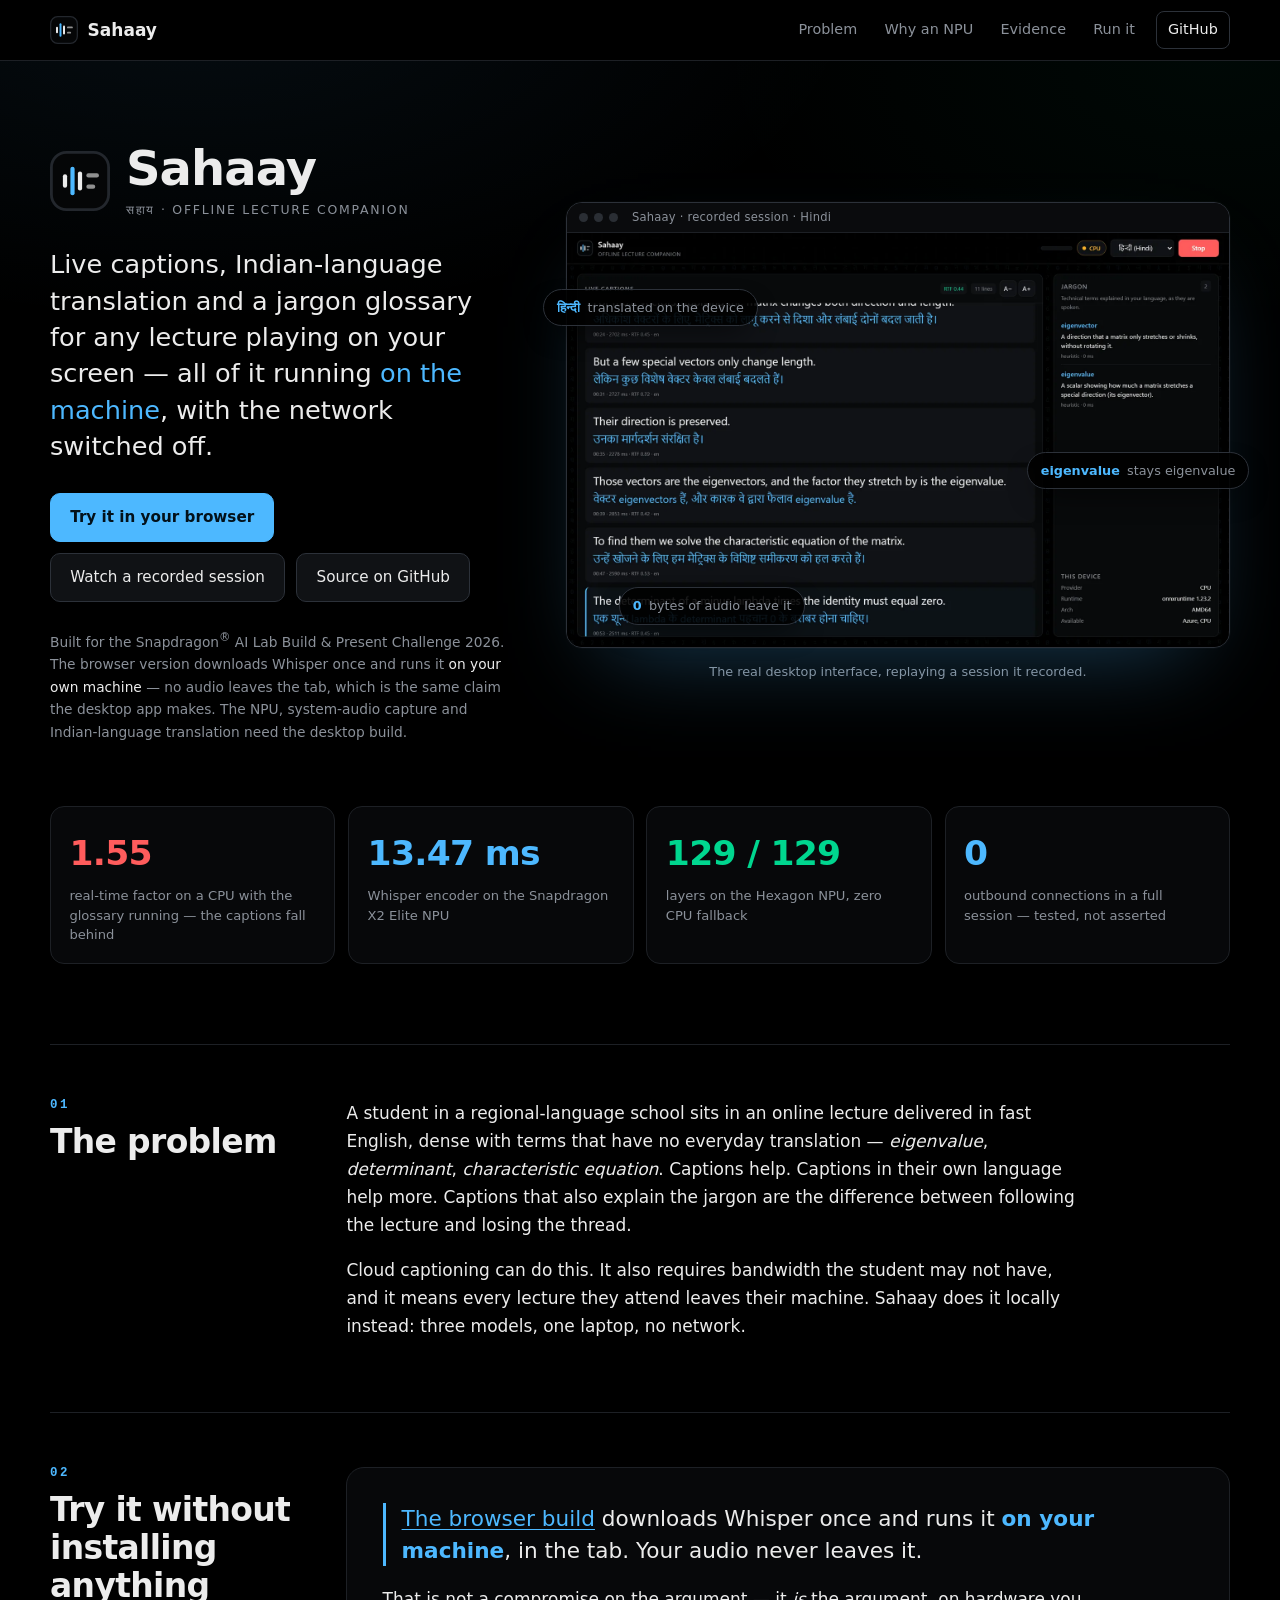
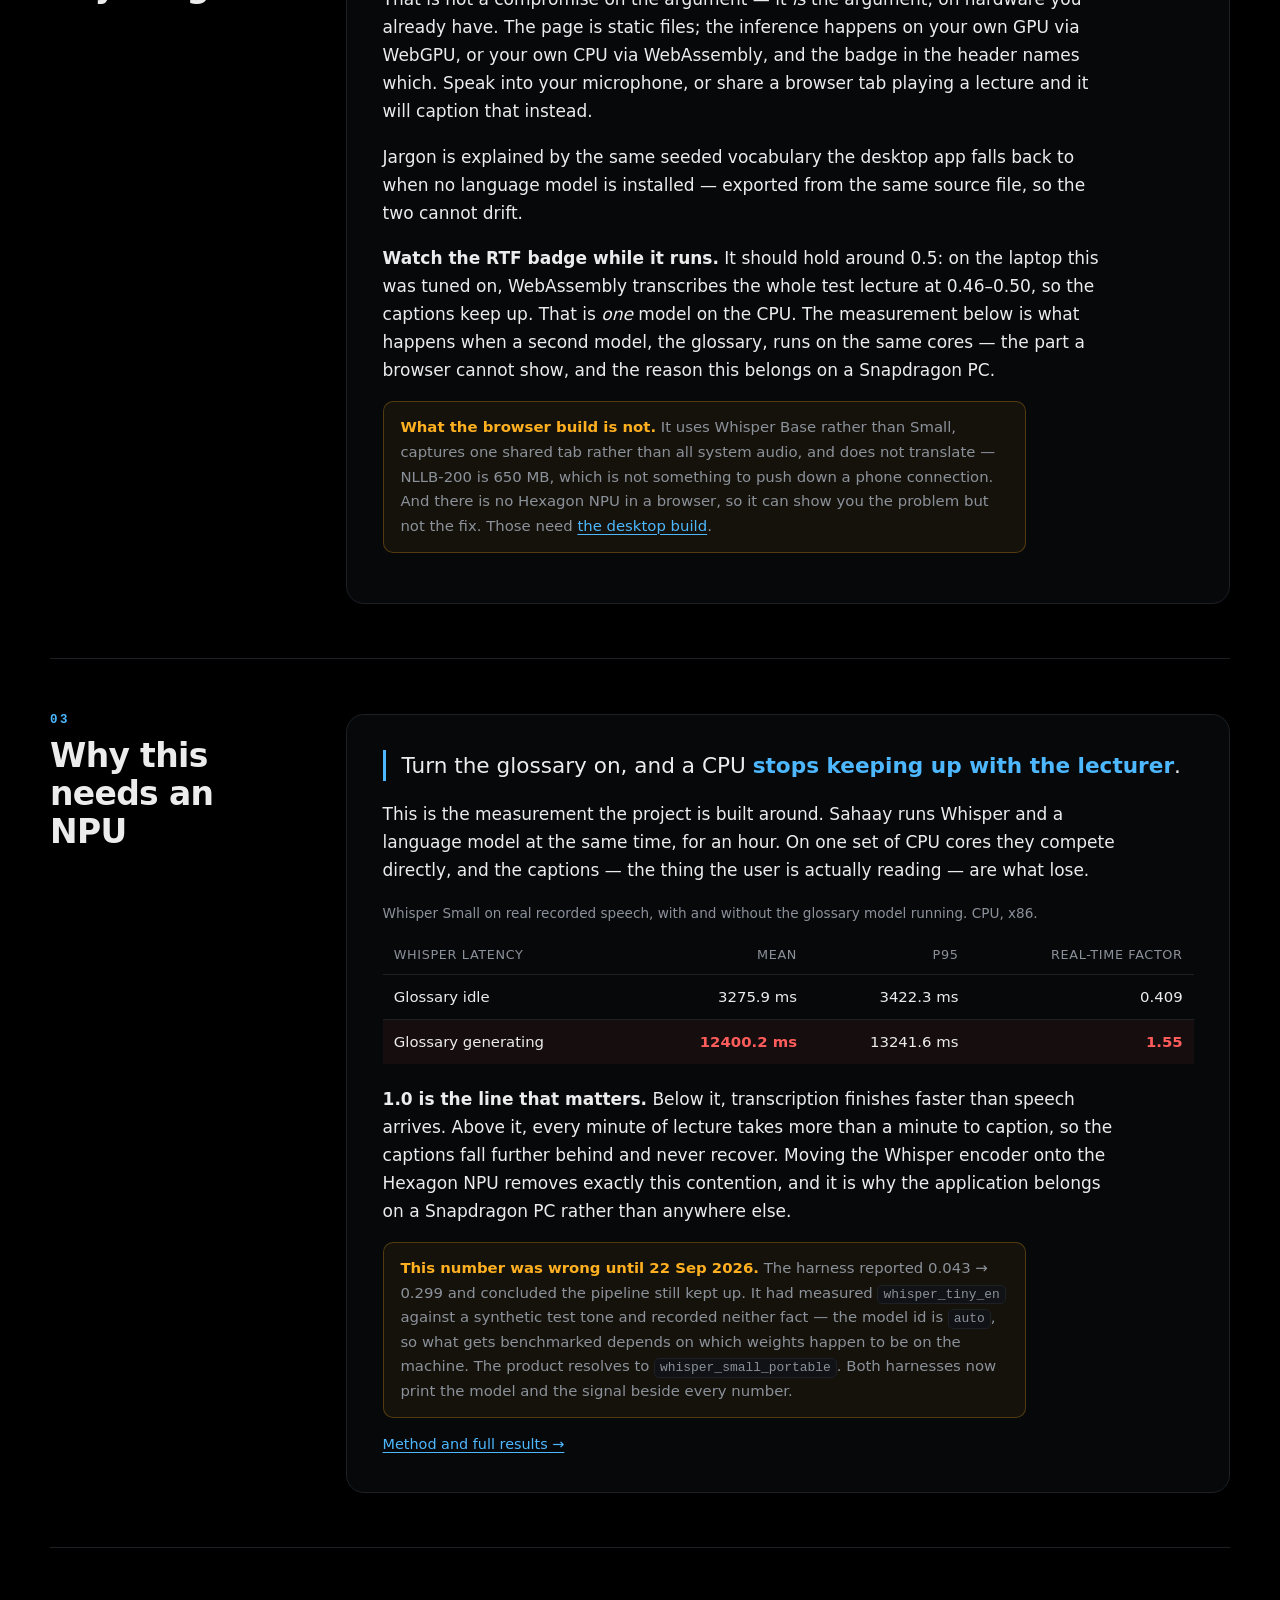
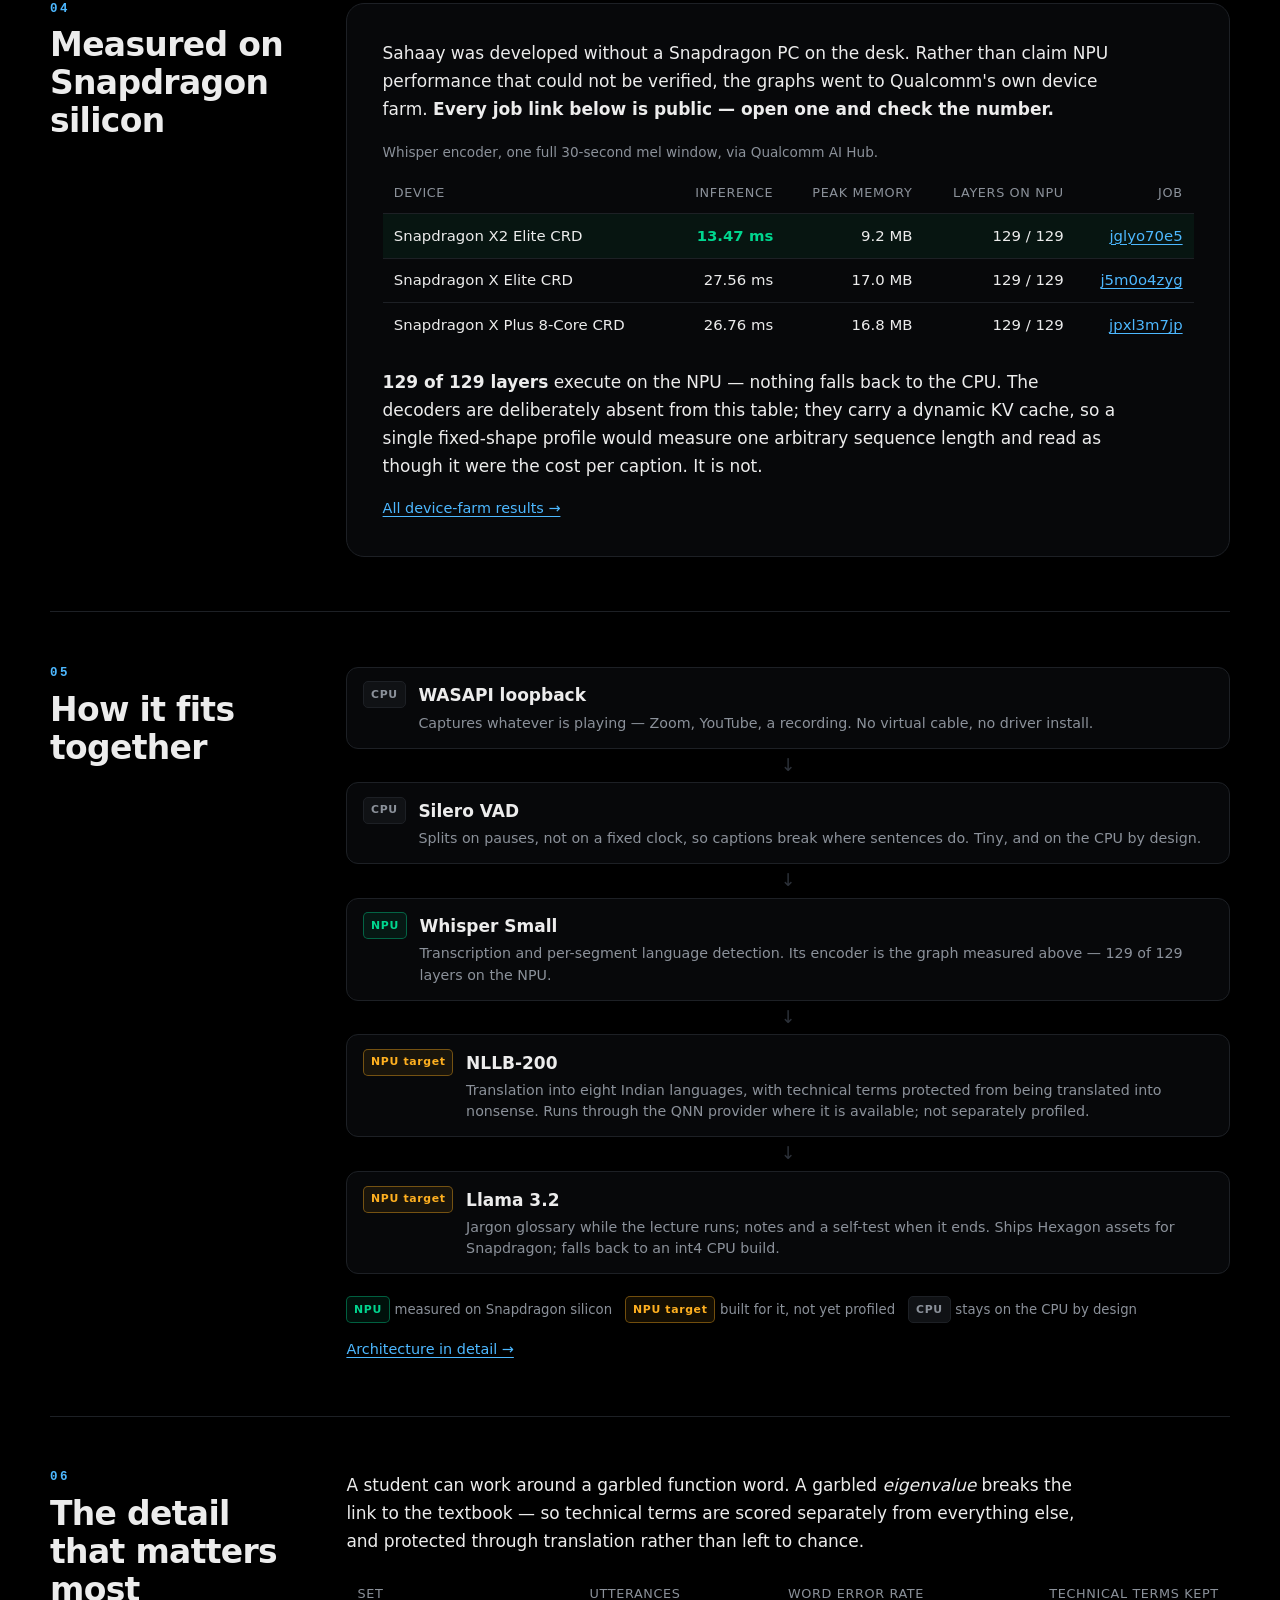
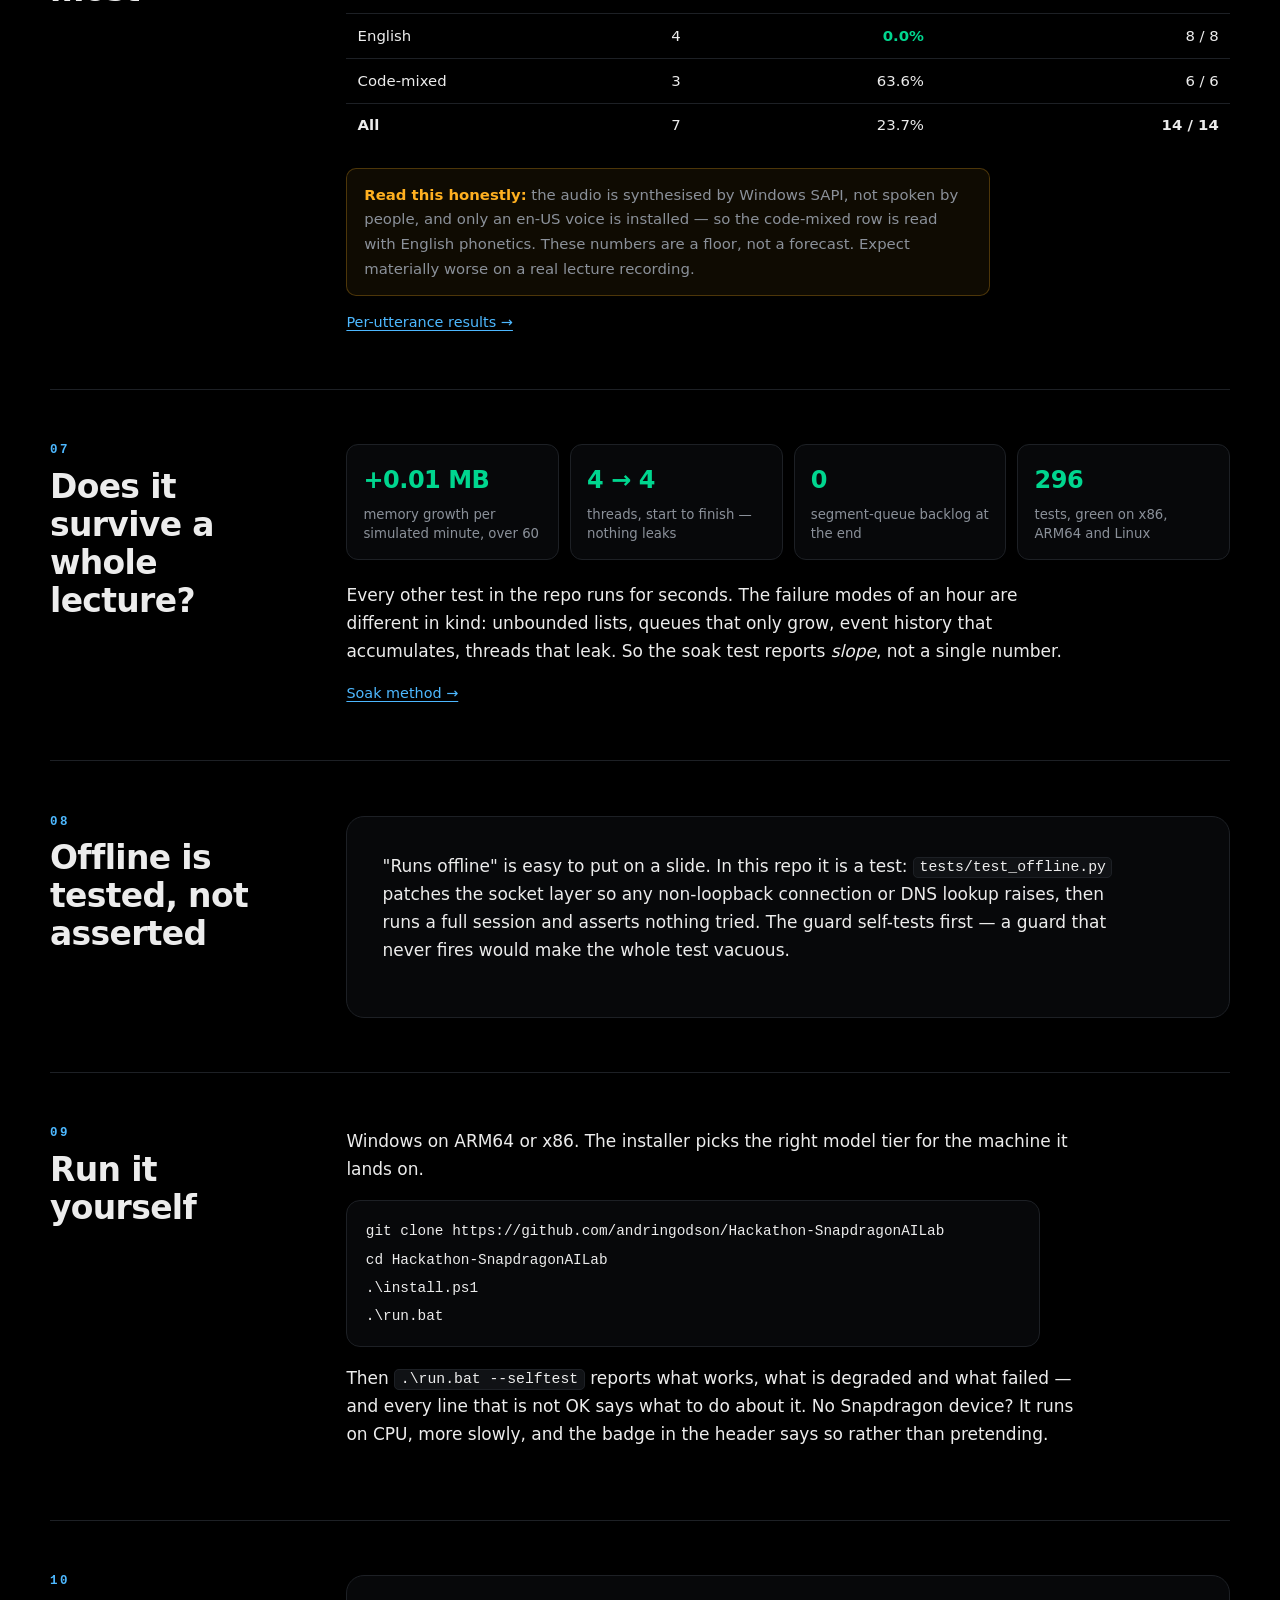
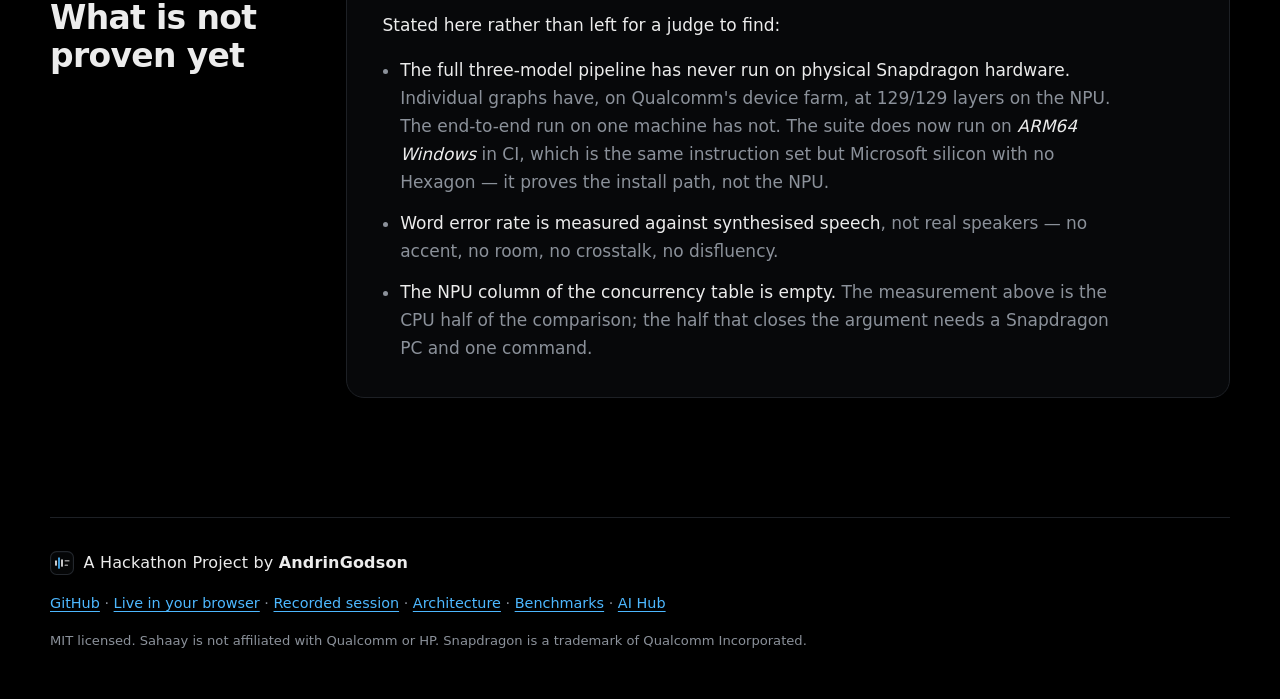
==== commit 457a0abe: "Demo video pipeline, deck PDF export, and claims brought up to date video/ records the three-minute " ====
--- a/web/index.html
+++ b/web/index.html
@@ -127,12 +127,12 @@
       source file, so the two cannot drift.
     </p>
     <p>
-      <strong>Watch the RTF badge while it runs.</strong> On most machines it
-      will sit <em>above</em> 1.0 — WebAssembly on a laptop CPU transcribes
-      slower than people speak, so the captions arrive late and keep slipping.
-      That is not a bug in the demo. It is the measurement below, happening to
-      you, in the browser, which is the whole reason this belongs on a
-      Snapdragon PC.
+      <strong>Watch the RTF badge while it runs.</strong> It should hold
+      around 0.5: on the laptop this was tuned on, WebAssembly transcribes the
+      whole test lecture at 0.46–0.50, so the captions keep up. That is
+      <em>one</em> model on the CPU. The measurement below is what happens when
+      a second model, the glossary, runs on the same cores — the part a
+      browser cannot show, and the reason this belongs on a Snapdragon PC.
     </p>
     <p class="caveat">
       <strong>What the browser build is not.</strong> It uses Whisper Base
@@ -296,7 +296,7 @@
       <div class="stat"><b>+0.01 MB</b><span>memory growth per simulated minute, over 60</span></div>
       <div class="stat"><b>4 → 4</b><span>threads, start to finish — nothing leaks</span></div>
       <div class="stat"><b>0</b><span>segment-queue backlog at the end</span></div>
-      <div class="stat"><b>259</b><span>tests, green on x86, ARM64 and Linux</span></div>
+      <div class="stat"><b>296</b><span>tests, green on x86, ARM64 and Linux</span></div>
     </div>
     <p>
       Every other test in the repo runs for seconds. The failure modes of an
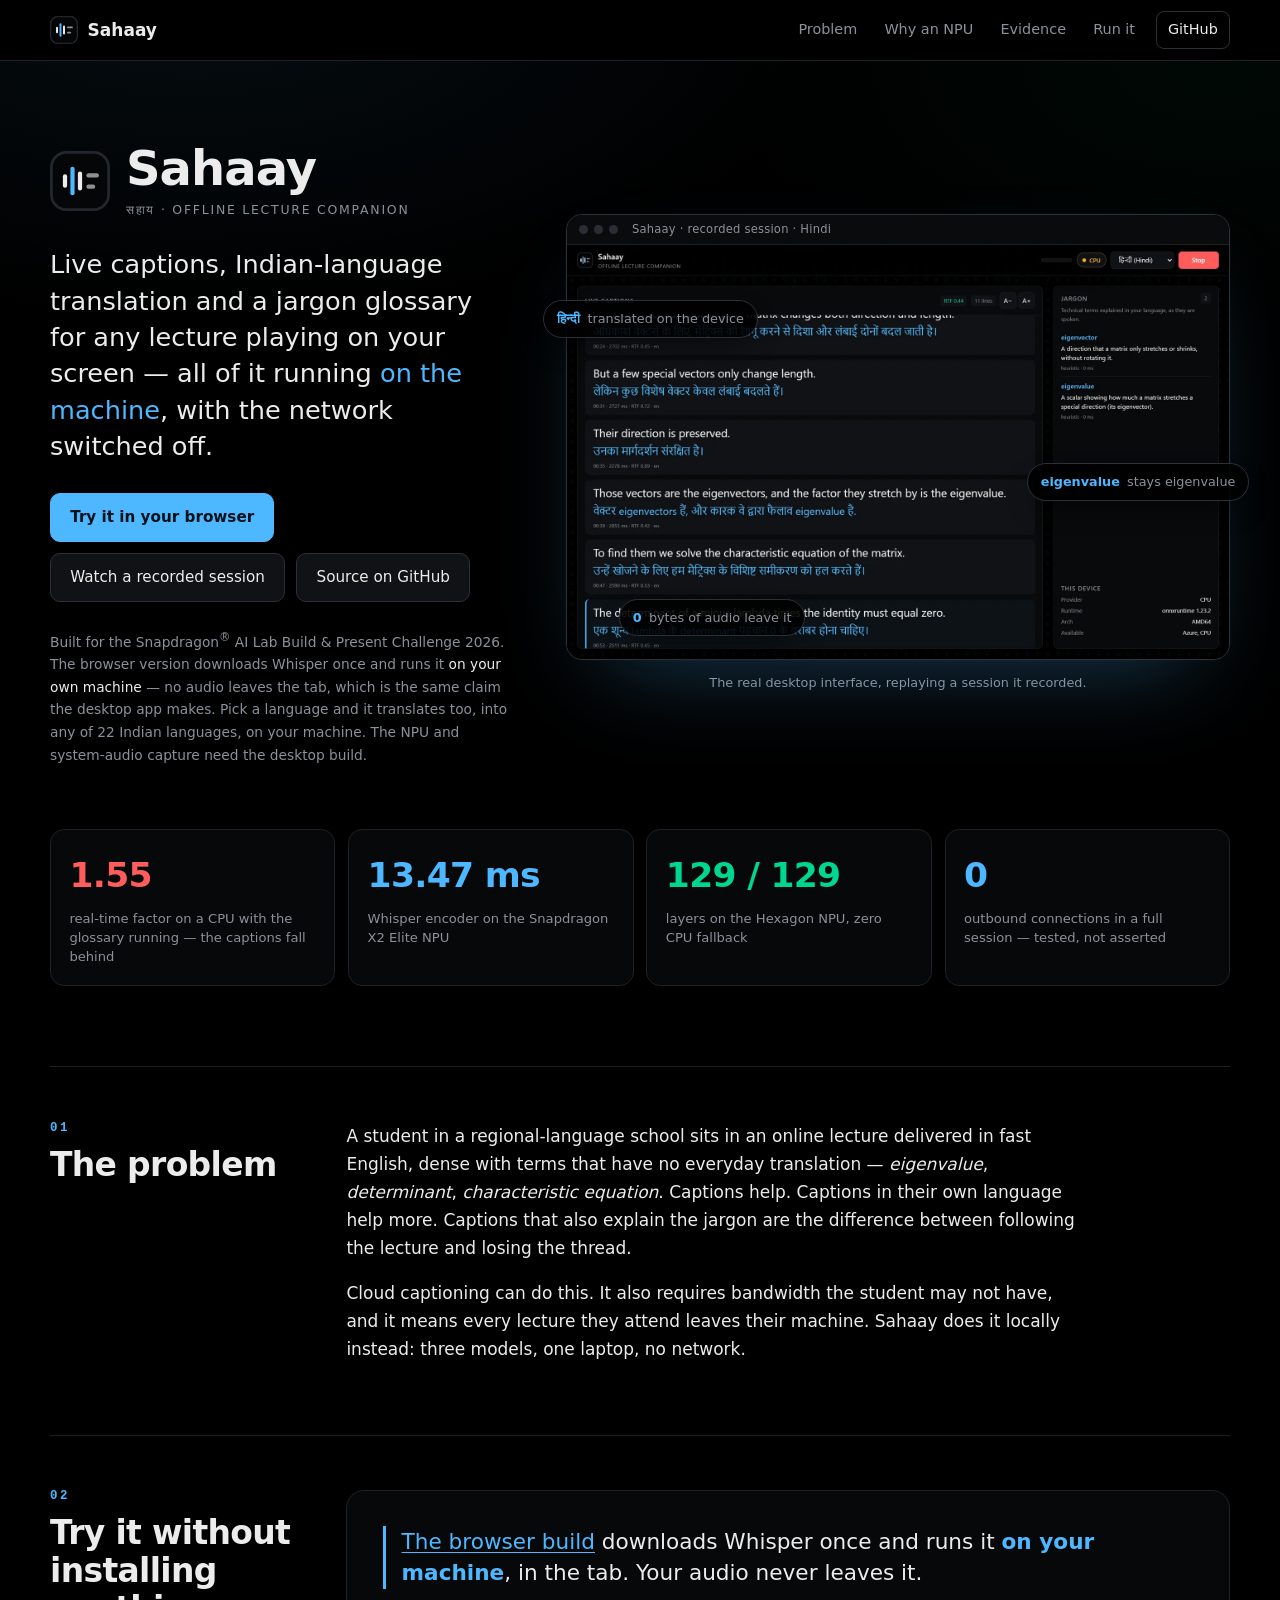
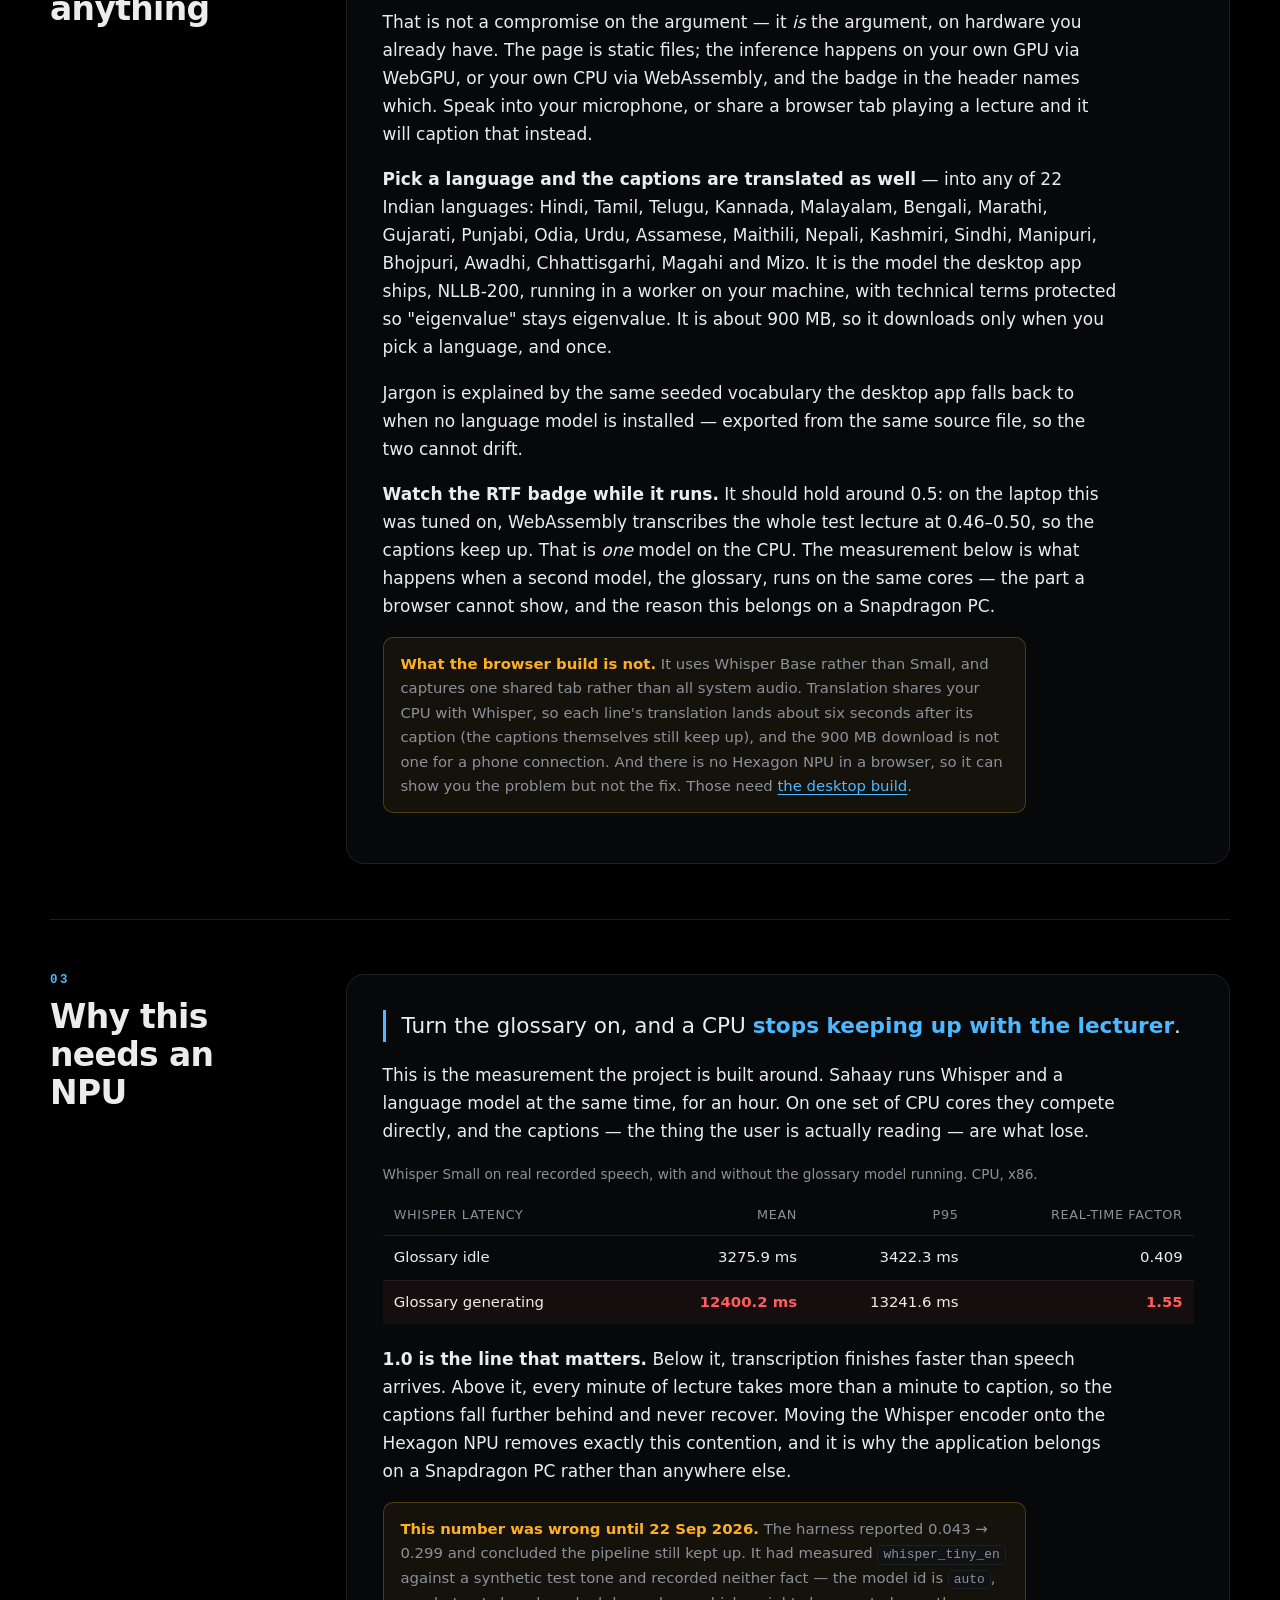
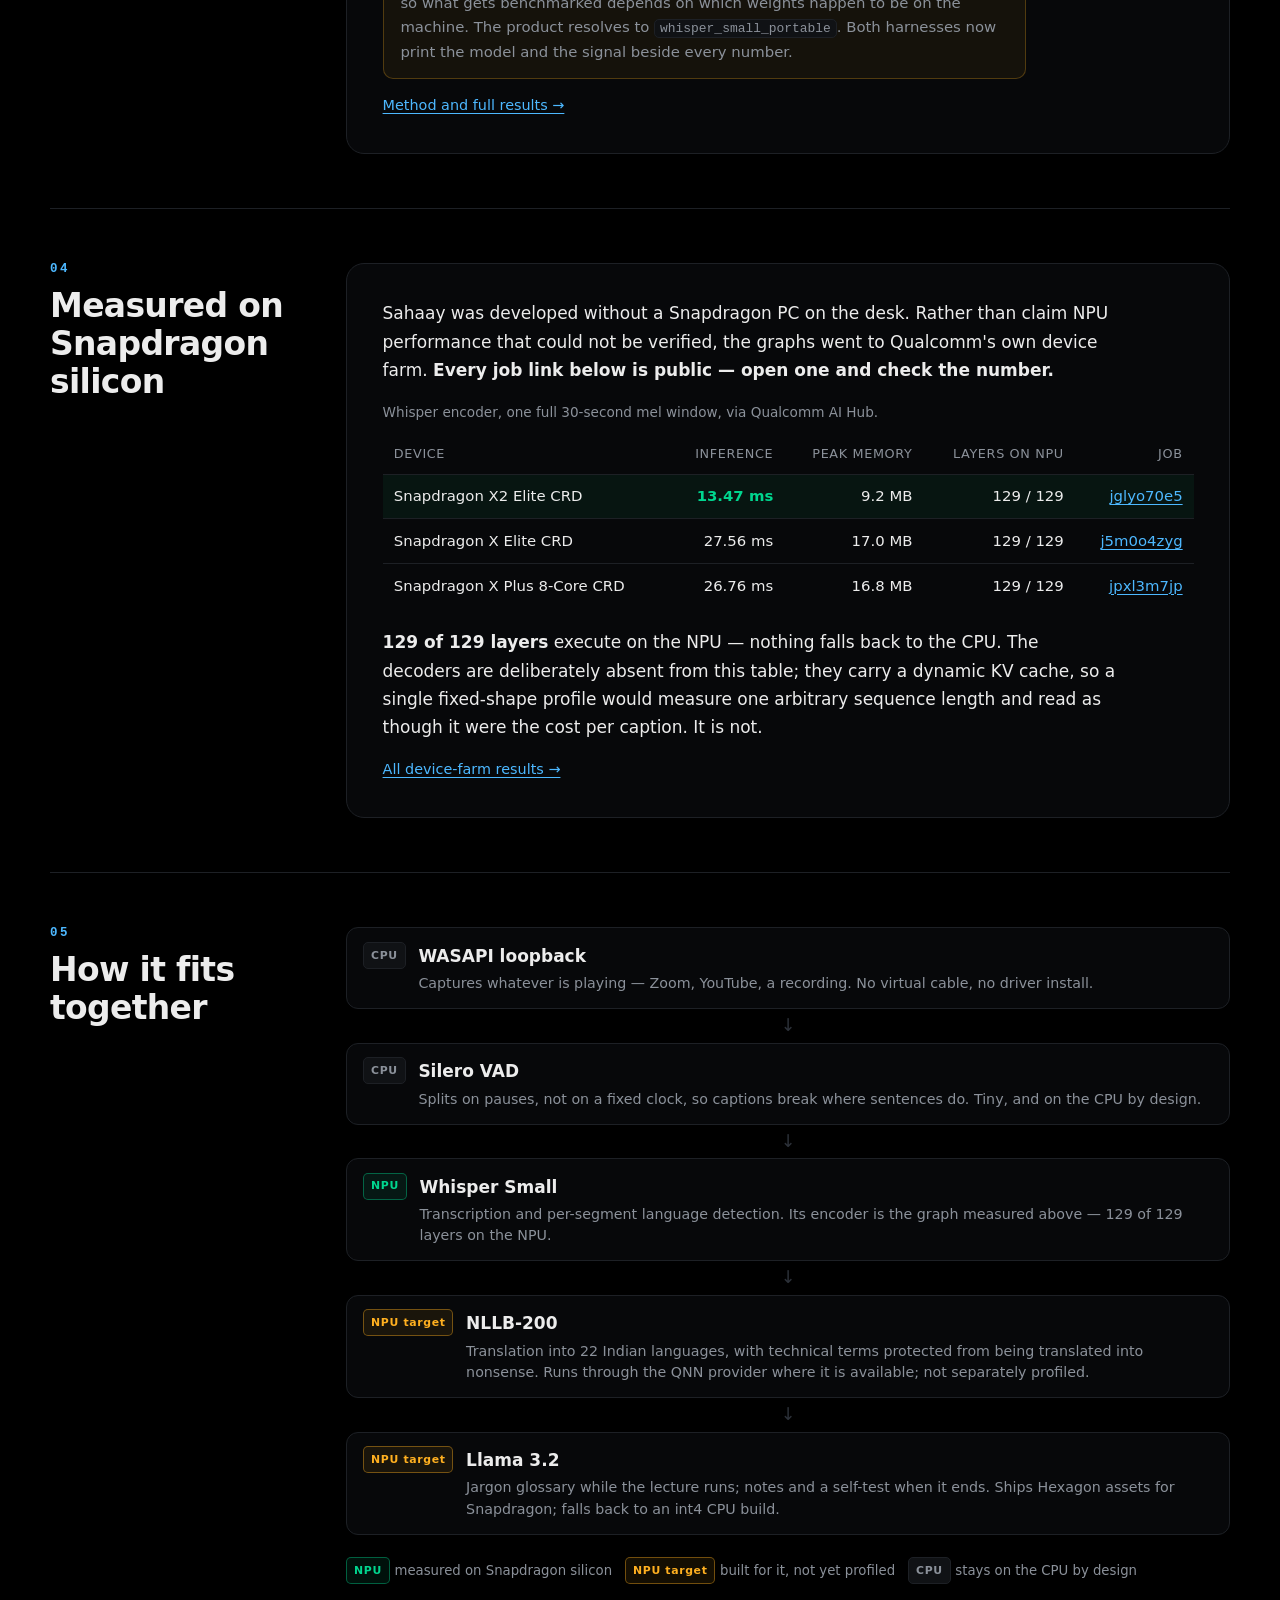
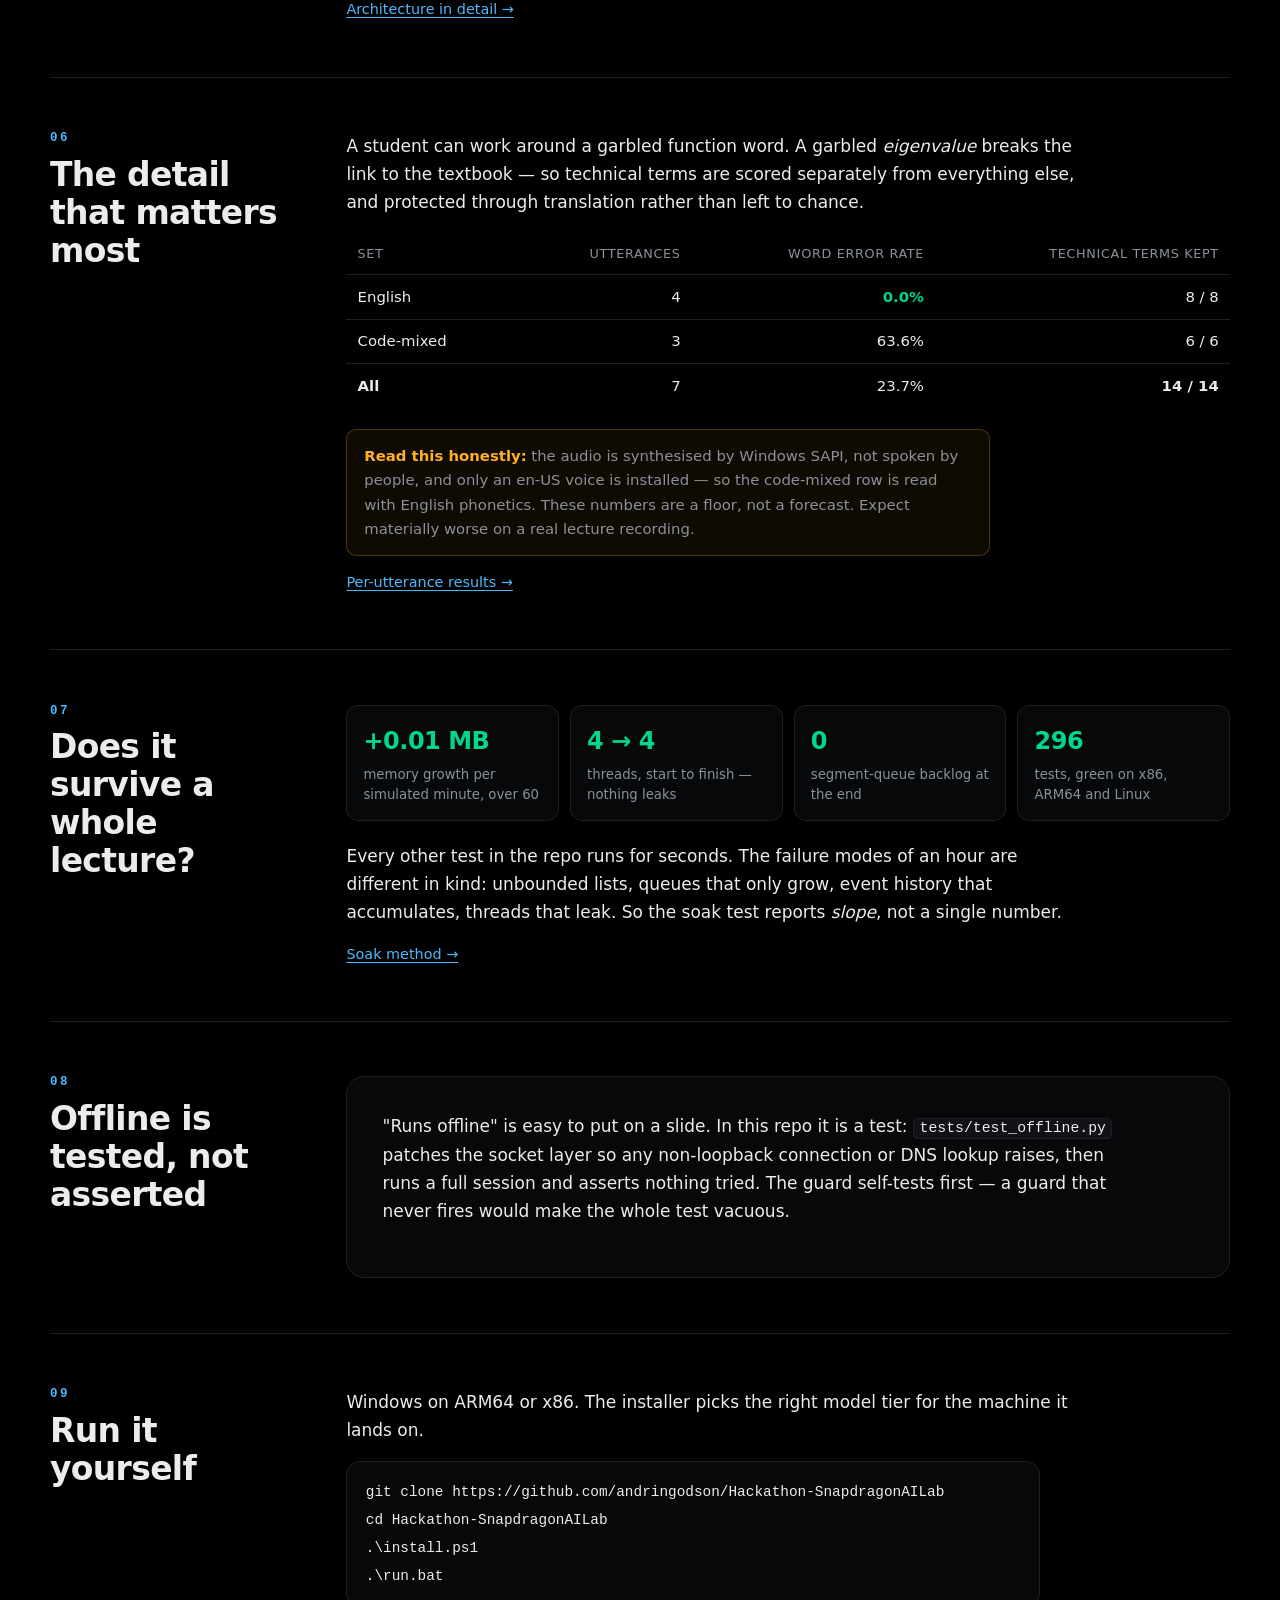
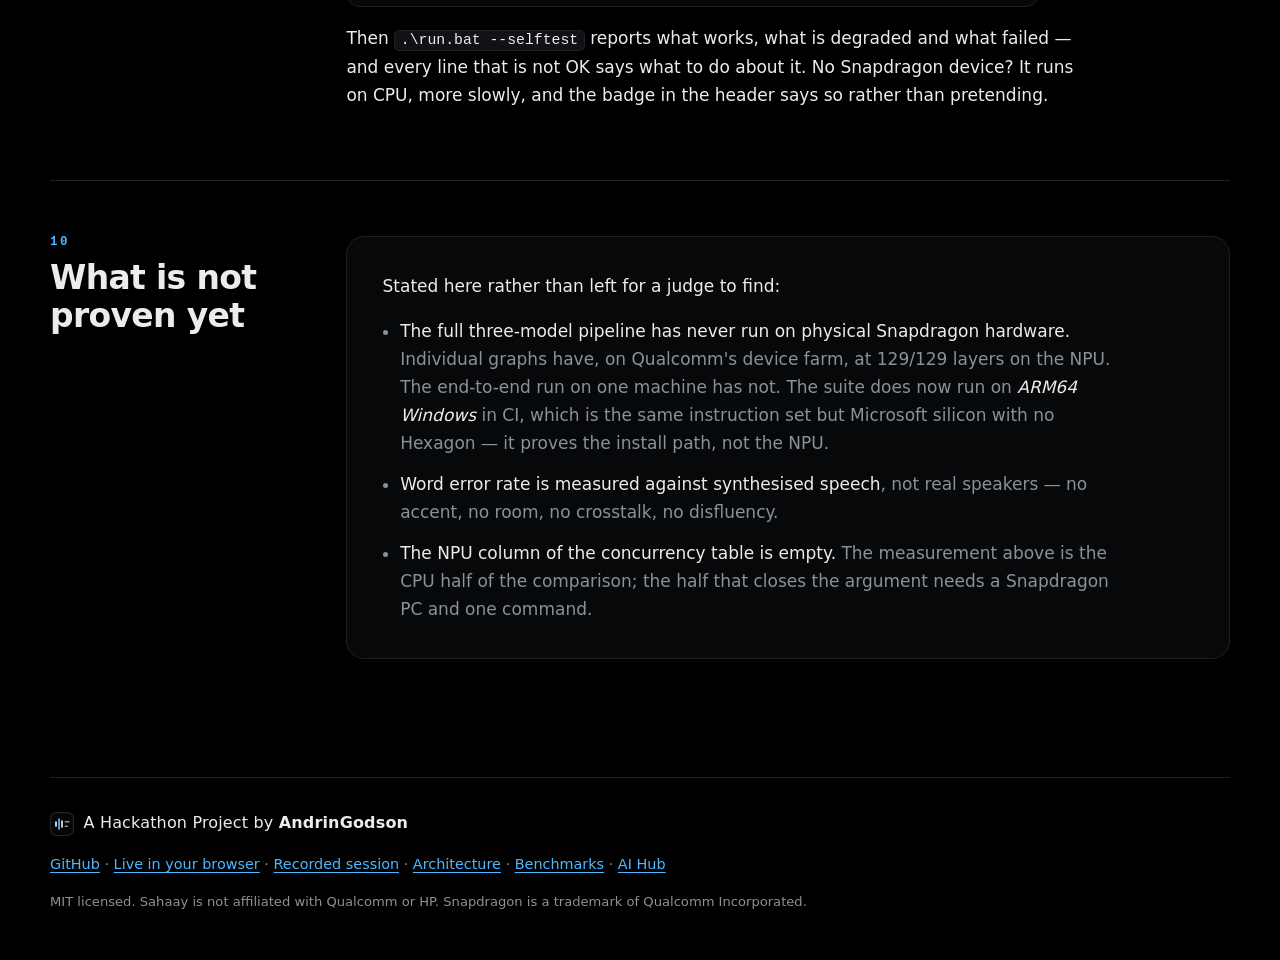
==== commit c5ac2623: "22 Indian languages, and translation in the browser build The desktop app translated into eight lang" ====
--- a/web/index.html
+++ b/web/index.html
@@ -58,8 +58,9 @@
         Built for the Snapdragon<sup>®</sup> AI Lab Build &amp; Present Challenge 2026.
         The browser version downloads Whisper once and runs it <strong>on your own
         machine</strong> — no audio leaves the tab, which is the same claim the
-        desktop app makes. The NPU, system-audio capture and Indian-language
-        translation need the desktop build.
+        desktop app makes. Pick a language and it translates too, into any of 22
+        Indian languages, on your machine. The NPU and system-audio capture need
+        the desktop build.
       </p>
     </div>
 
@@ -122,6 +123,13 @@
       tab playing a lecture and it will caption that instead.
     </p>
     <p>
+      <strong>Pick a language and the captions are translated as well</strong> —
+      into any of 22 Indian languages: Hindi, Tamil, Telugu, Kannada, Malayalam, Bengali, Marathi, Gujarati, Punjabi, Odia, Urdu, Assamese, Maithili, Nepali, Kashmiri, Sindhi, Manipuri, Bhojpuri, Awadhi, Chhattisgarhi, Magahi and Mizo. It is the model the
+      desktop app ships, NLLB-200, running in a worker on your machine, with
+      technical terms protected so "eigenvalue" stays eigenvalue. It is about
+      900 MB, so it downloads only when you pick a language, and once.
+    </p>
+    <p>
       Jargon is explained by the same seeded vocabulary the desktop app falls
       back to when no language model is installed — exported from the same
       source file, so the two cannot drift.
@@ -136,9 +144,10 @@
     </p>
     <p class="caveat">
       <strong>What the browser build is not.</strong> It uses Whisper Base
-      rather than Small, captures one shared tab rather than all system audio,
-      and does not translate — NLLB-200 is 650 MB, which is not something to
-      push down a phone connection. And there is no Hexagon NPU in a browser,
+      rather than Small, and captures one shared tab rather than all system
+      audio. Translation shares your CPU with Whisper, so each line's translation
+      lands about six seconds after its caption (the captions themselves still
+      keep up), and the 900 MB download is not one for a phone connection. And there is no Hexagon NPU in a browser,
       so it can show you the problem but not the fix. Those need
       <a href="https://github.com/andringodson/Hackathon-SnapdragonAILab">the desktop build</a>.
     </p>
@@ -246,7 +255,7 @@
       <div class="arrow" aria-hidden="true">↓</div>
       <div class="stage"><span class="where npu">NPU</span><strong>Whisper Small</strong><span>Transcription and per-segment language detection. Its encoder is the graph measured above — 129 of 129 layers on the NPU.</span></div>
       <div class="arrow" aria-hidden="true">↓</div>
-      <div class="stage"><span class="where target">NPU target</span><strong>NLLB-200</strong><span>Translation into eight Indian languages, with technical terms protected from being translated into nonsense. Runs through the QNN provider where it is available; not separately profiled.</span></div>
+      <div class="stage"><span class="where target">NPU target</span><strong>NLLB-200</strong><span>Translation into 22 Indian languages, with technical terms protected from being translated into nonsense. Runs through the QNN provider where it is available; not separately profiled.</span></div>
       <div class="arrow" aria-hidden="true">↓</div>
       <div class="stage"><span class="where target">NPU target</span><strong>Llama 3.2</strong><span>Jargon glossary while the lecture runs; notes and a self-test when it ends. Ships Hexagon assets for Snapdragon; falls back to an int4 CPU build.</span></div>
     </div>
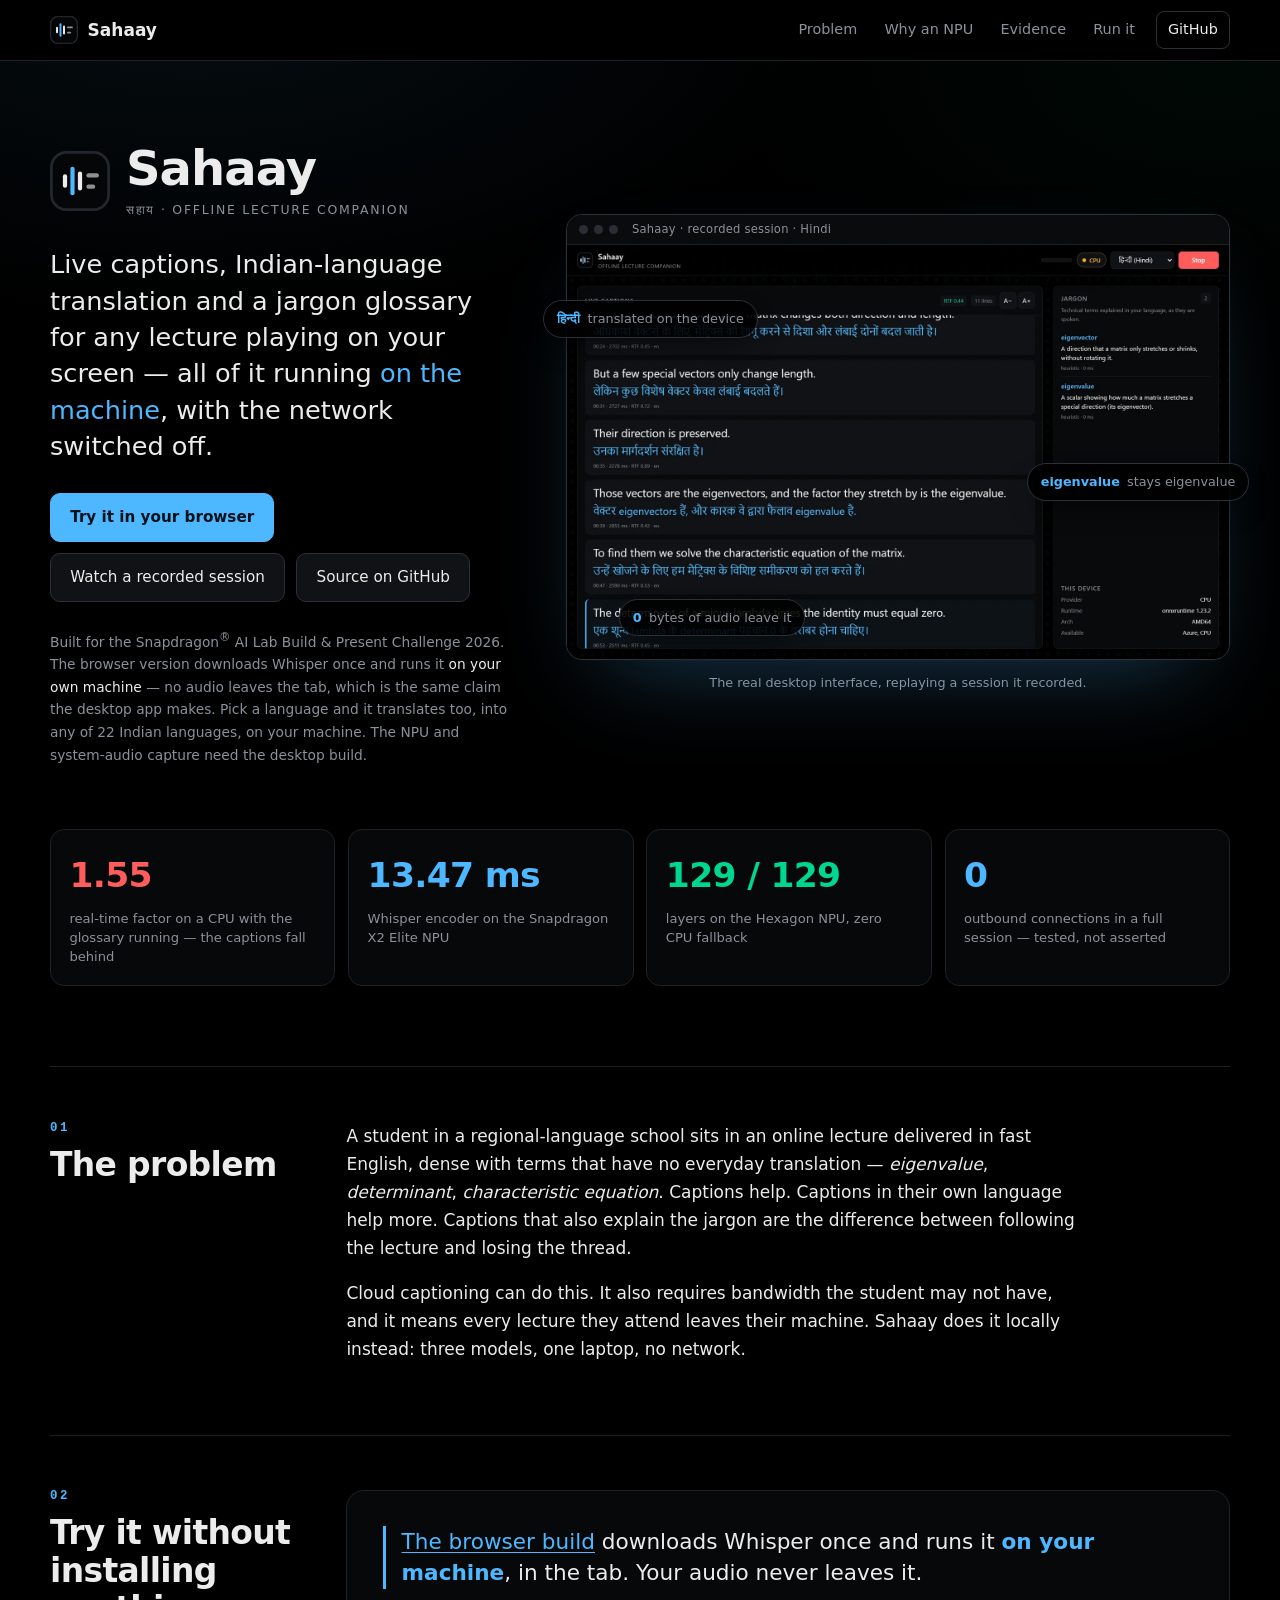
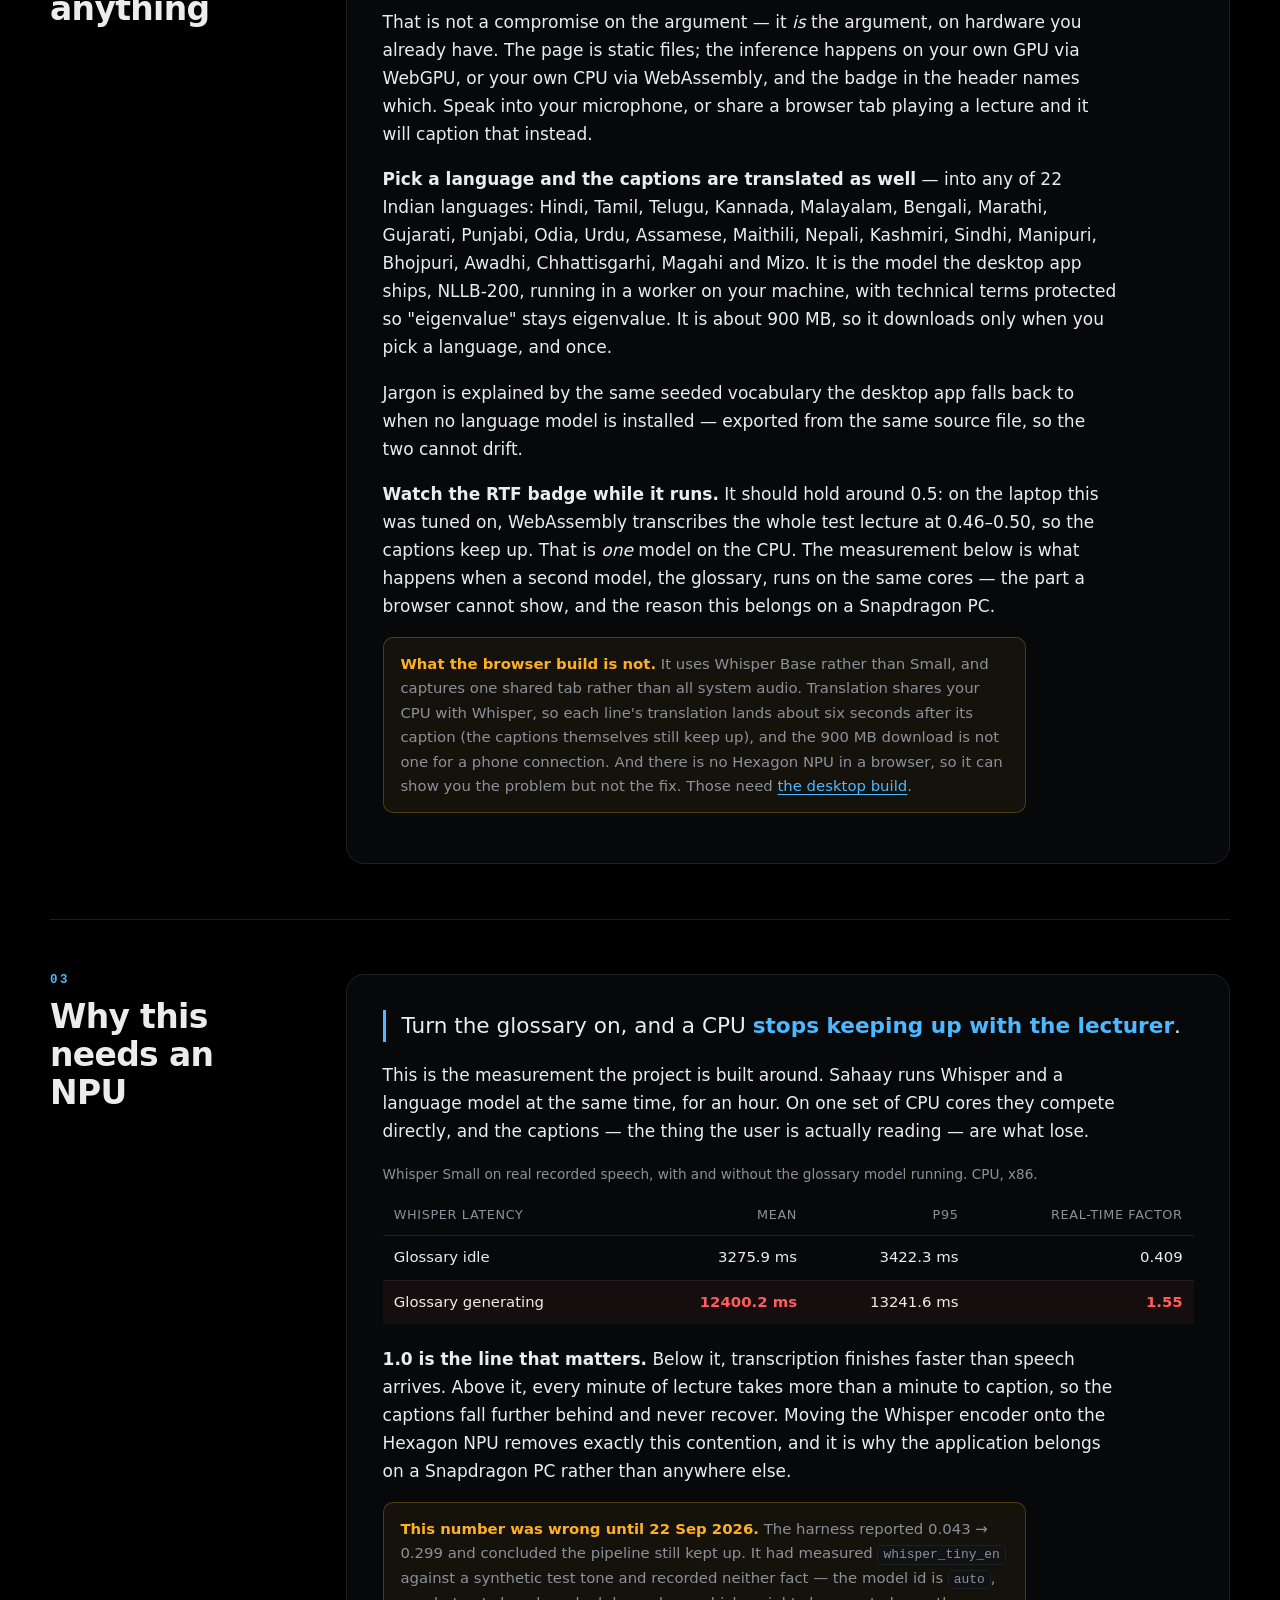
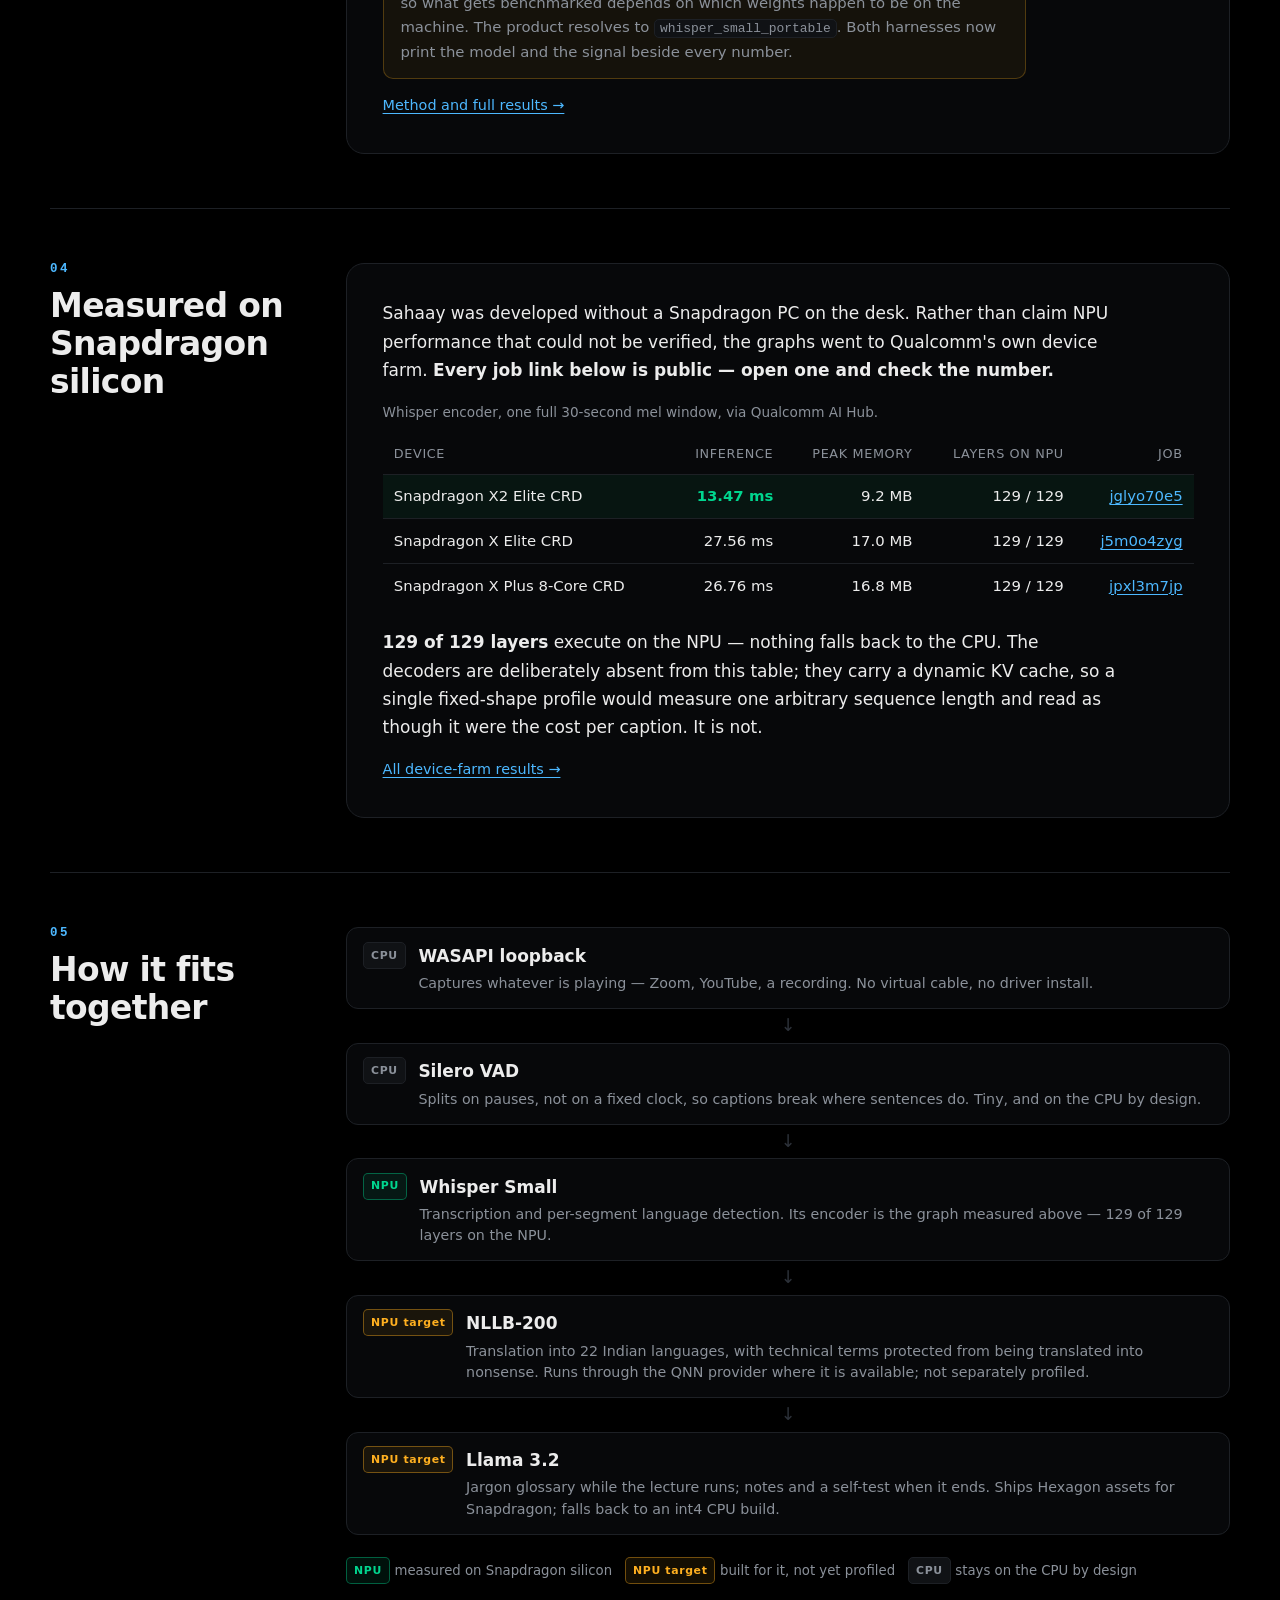
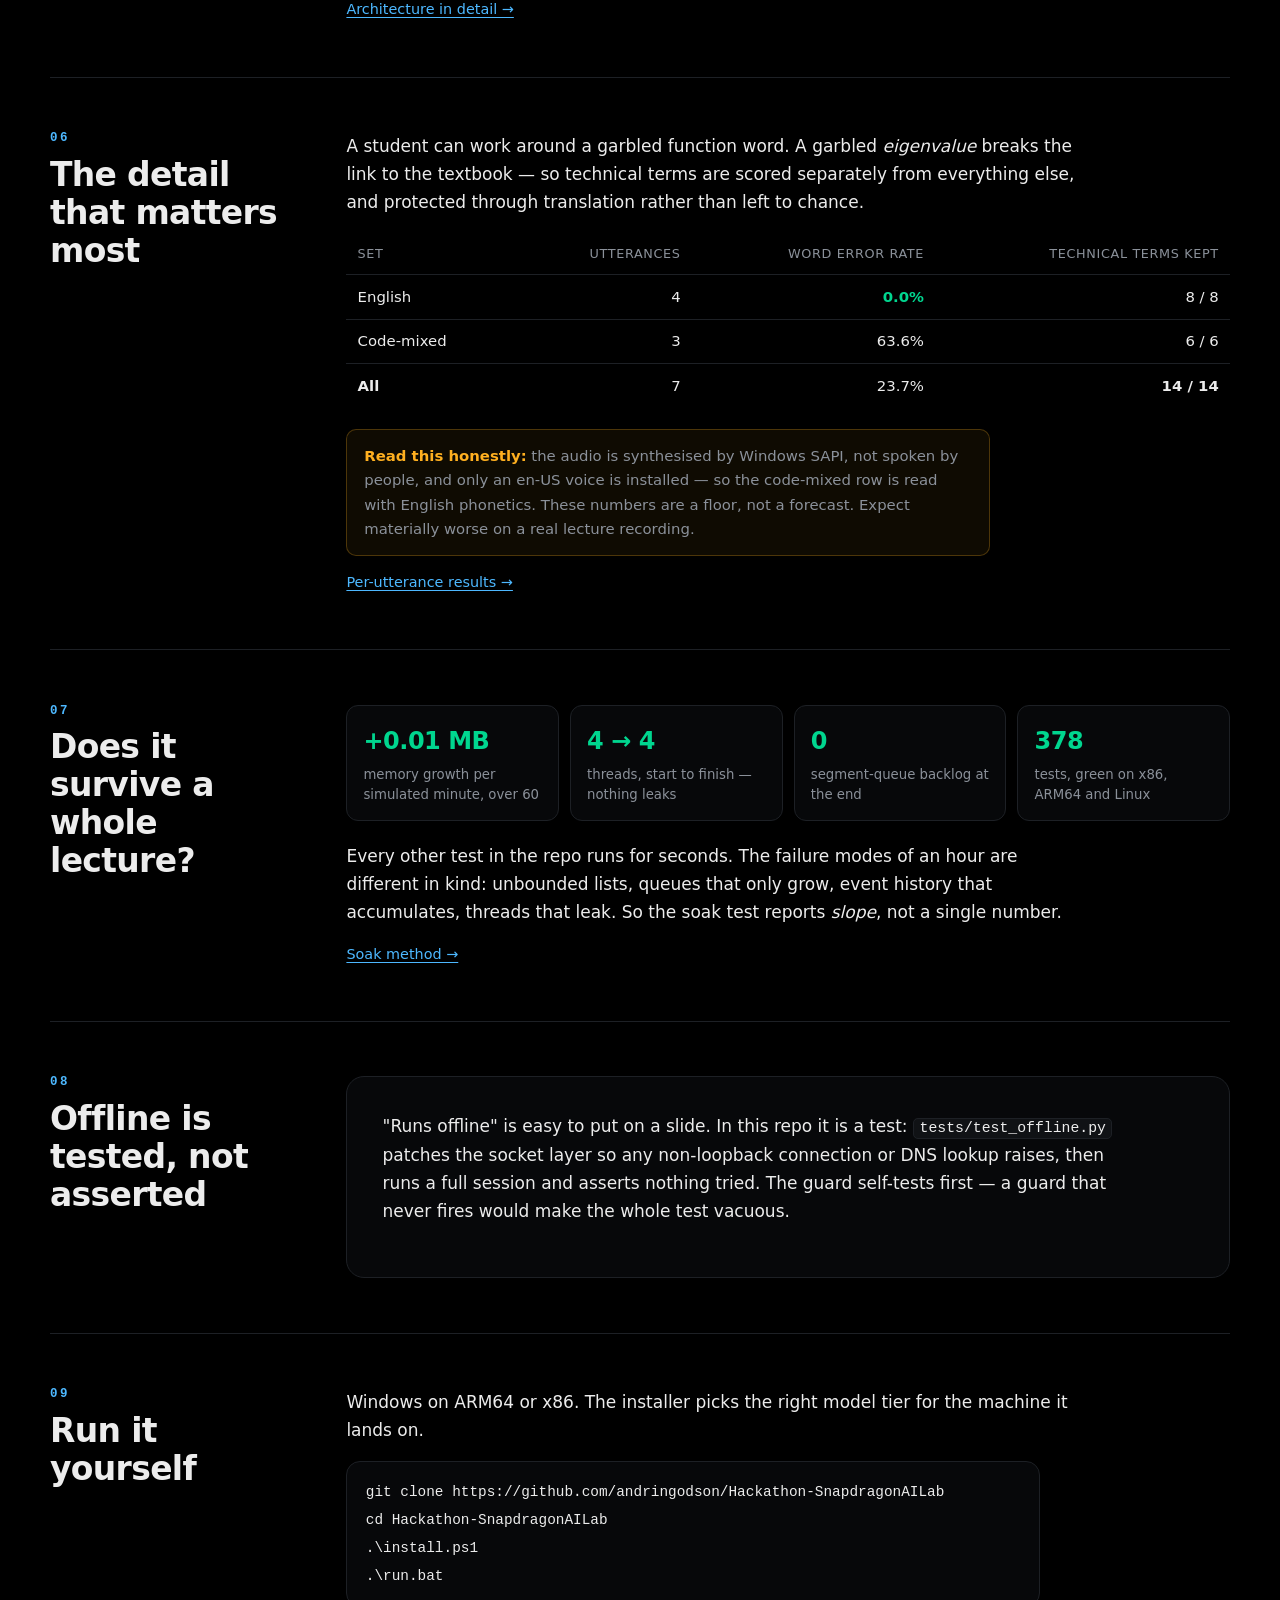
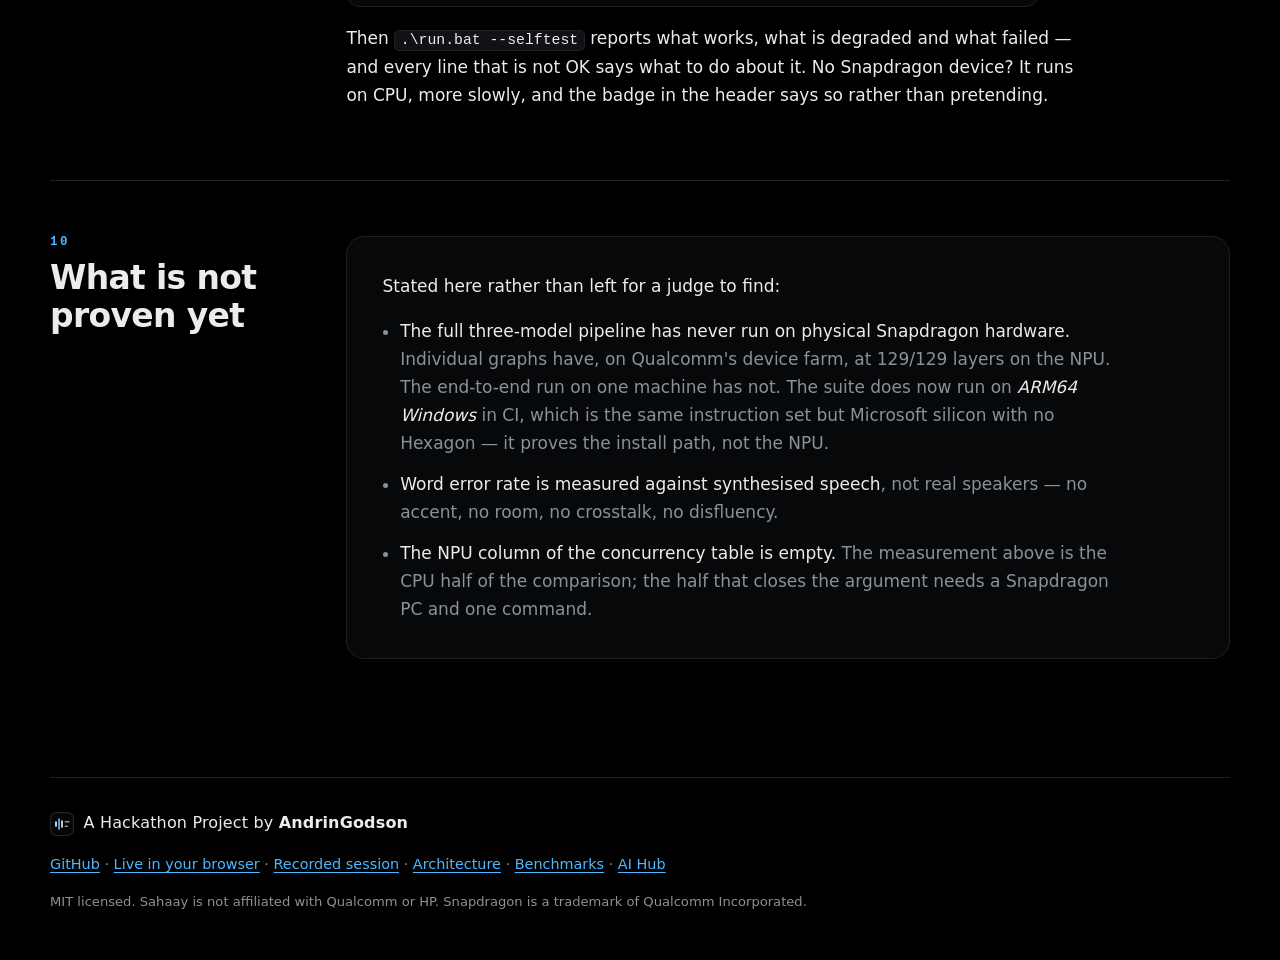
==== commit 8c991c2b: "Recorded sessions in all 22 languages; 378 tests /demo now replays a real desktop session in every c" ====
--- a/web/index.html
+++ b/web/index.html
@@ -305,7 +305,7 @@
       <div class="stat"><b>+0.01 MB</b><span>memory growth per simulated minute, over 60</span></div>
       <div class="stat"><b>4 → 4</b><span>threads, start to finish — nothing leaks</span></div>
       <div class="stat"><b>0</b><span>segment-queue backlog at the end</span></div>
-      <div class="stat"><b>296</b><span>tests, green on x86, ARM64 and Linux</span></div>
+      <div class="stat"><b>378</b><span>tests, green on x86, ARM64 and Linux</span></div>
     </div>
     <p>
       Every other test in the repo runs for seconds. The failure modes of an
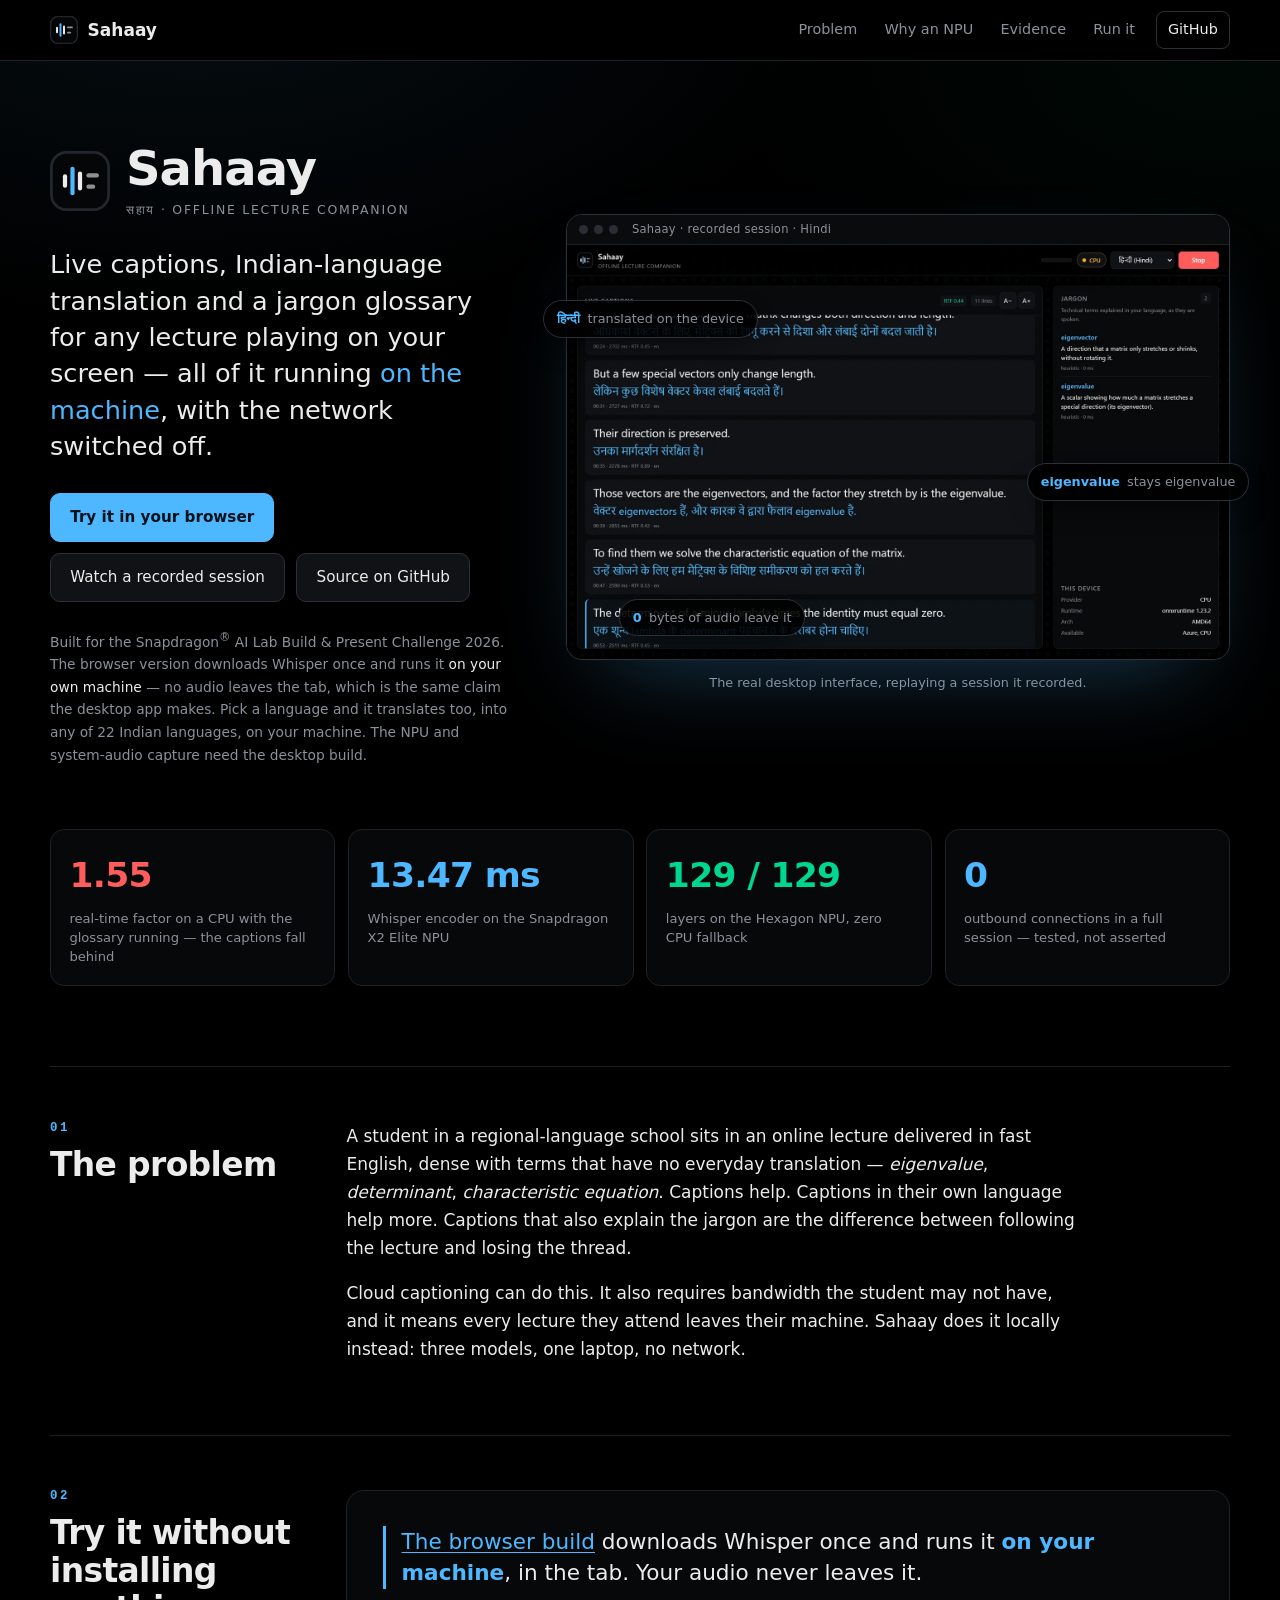
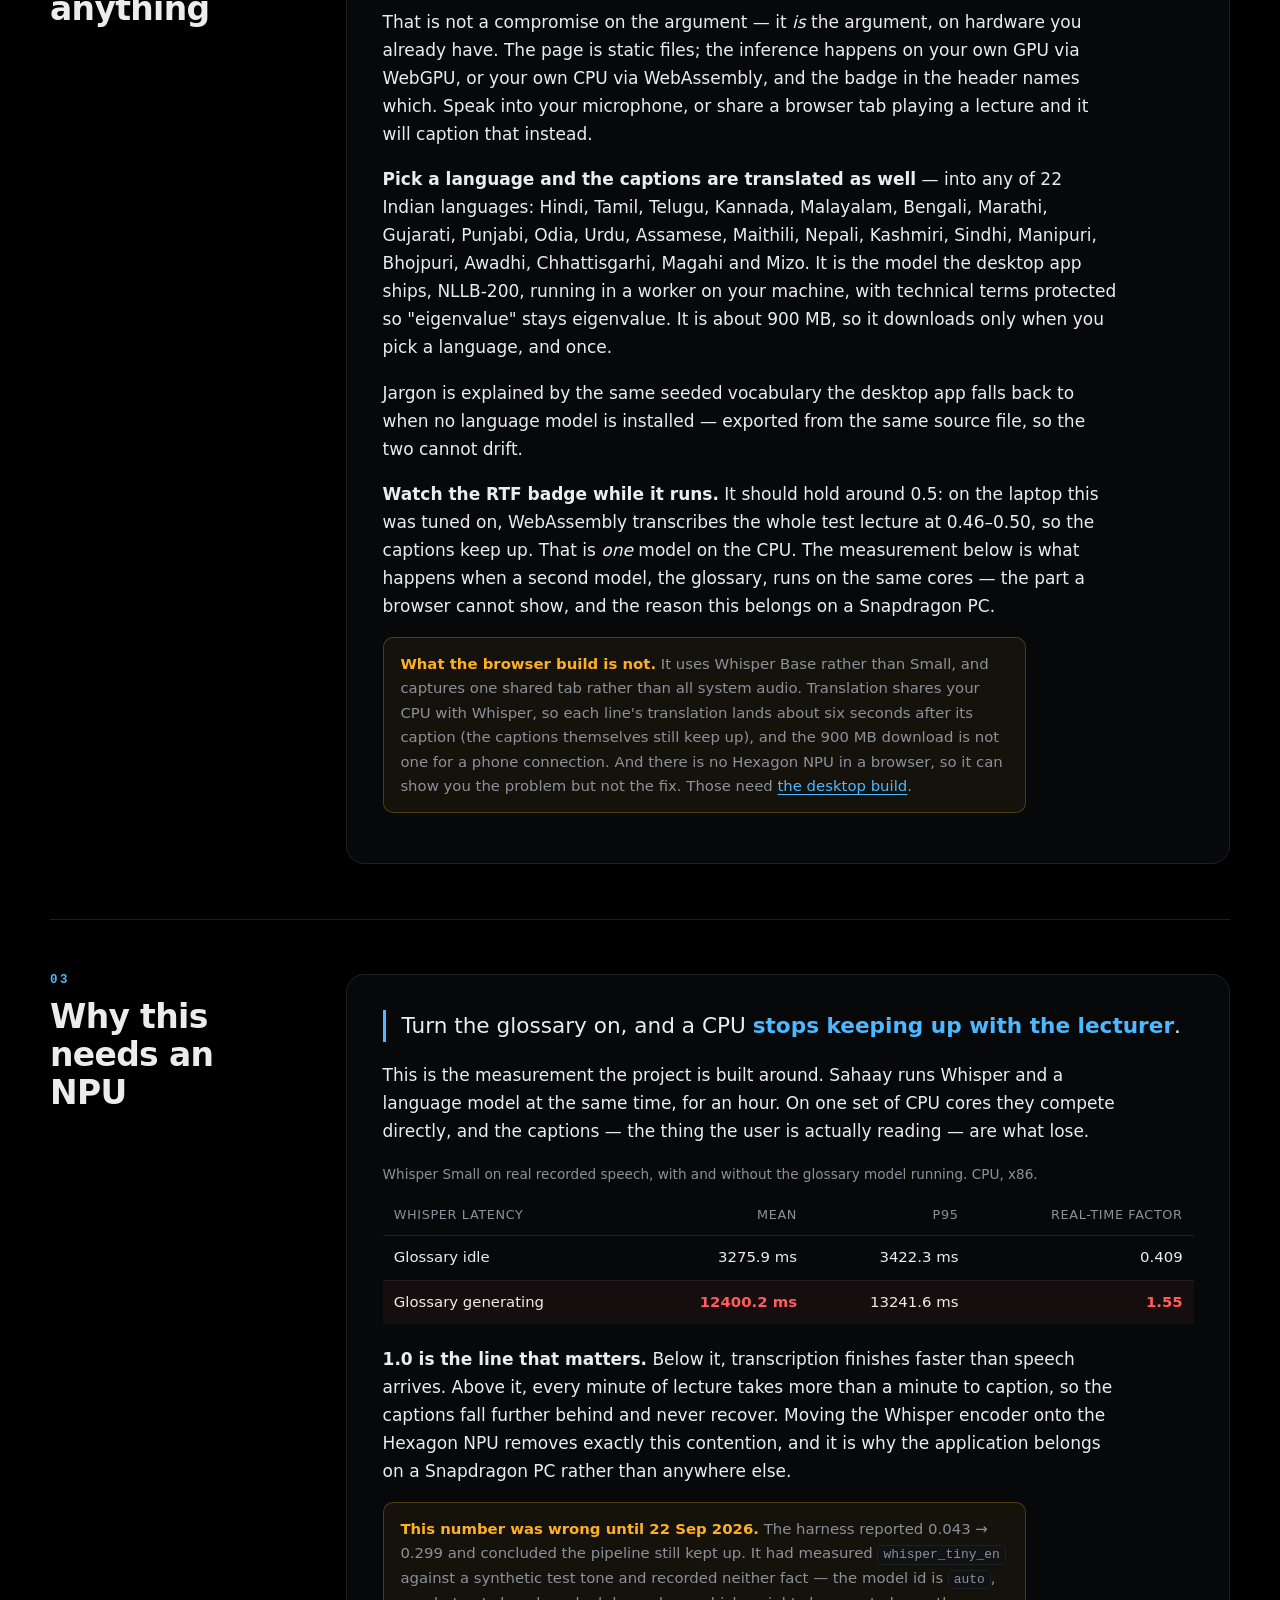
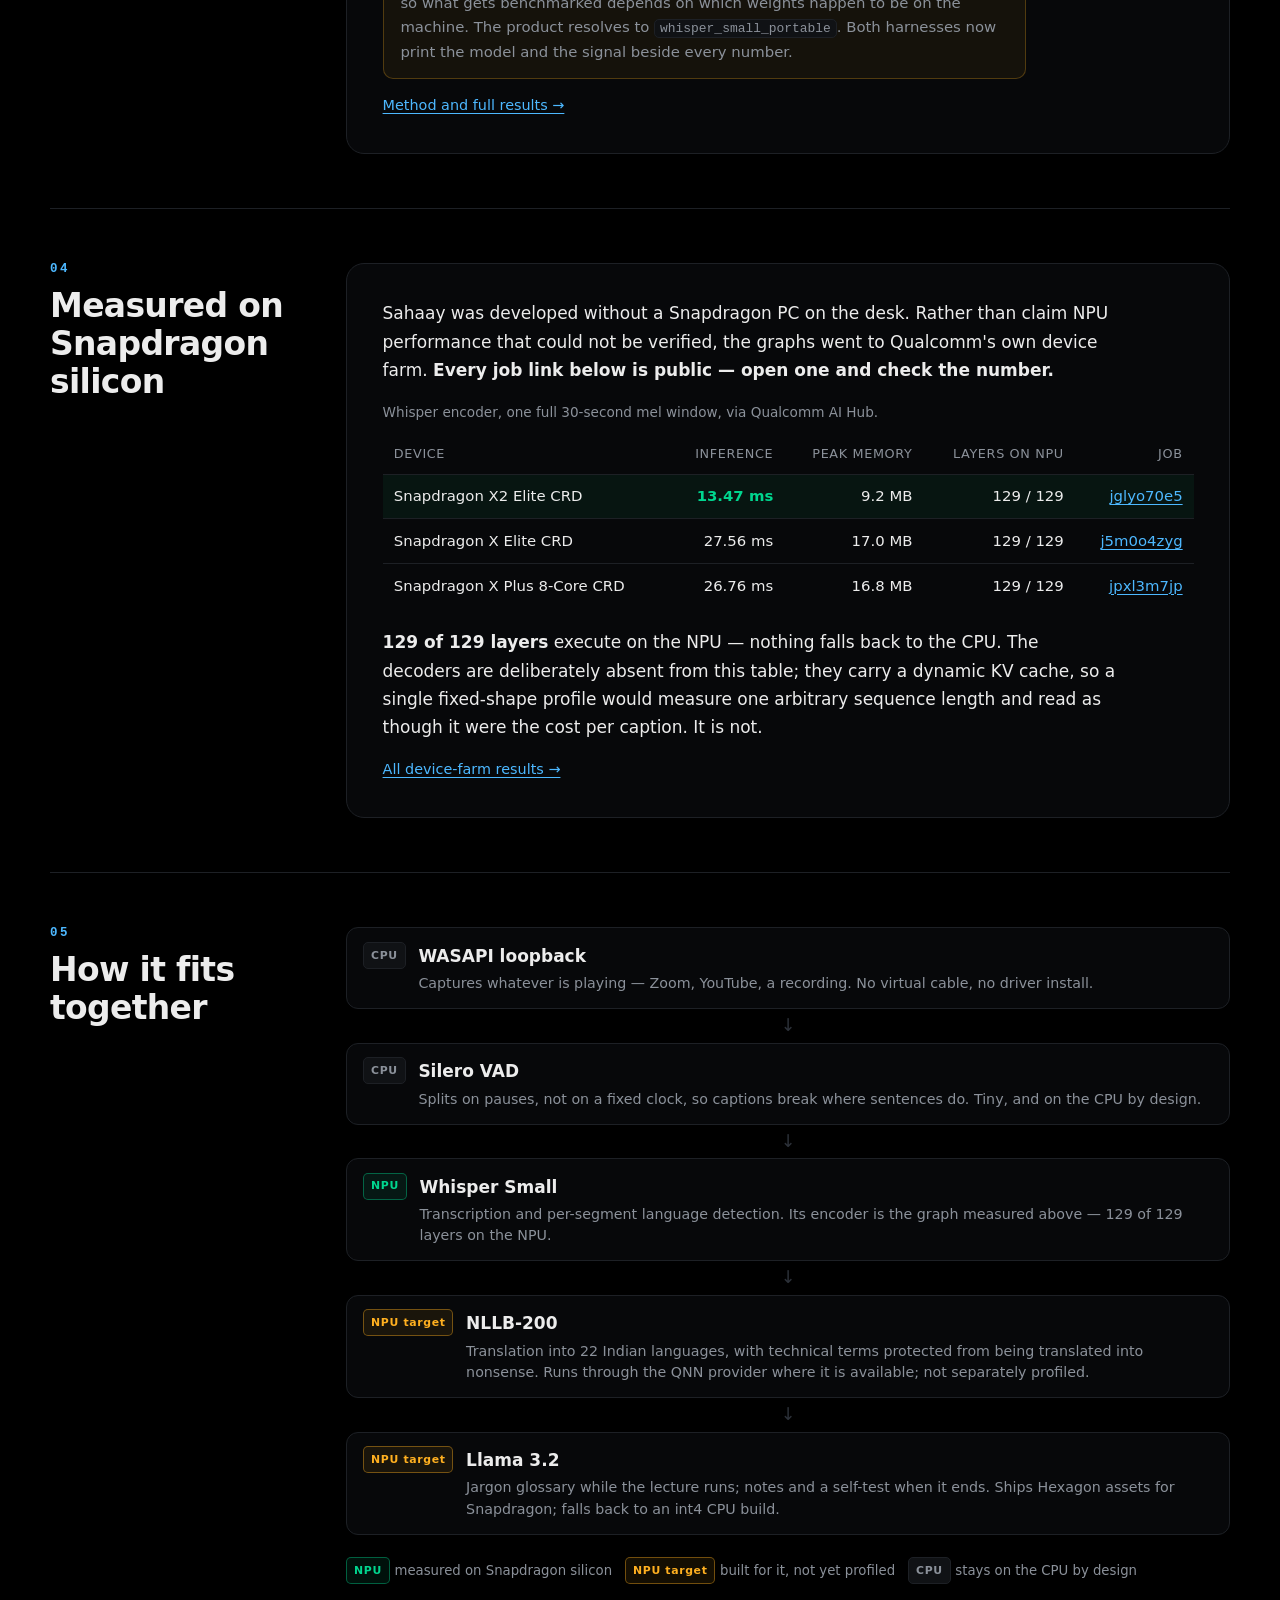
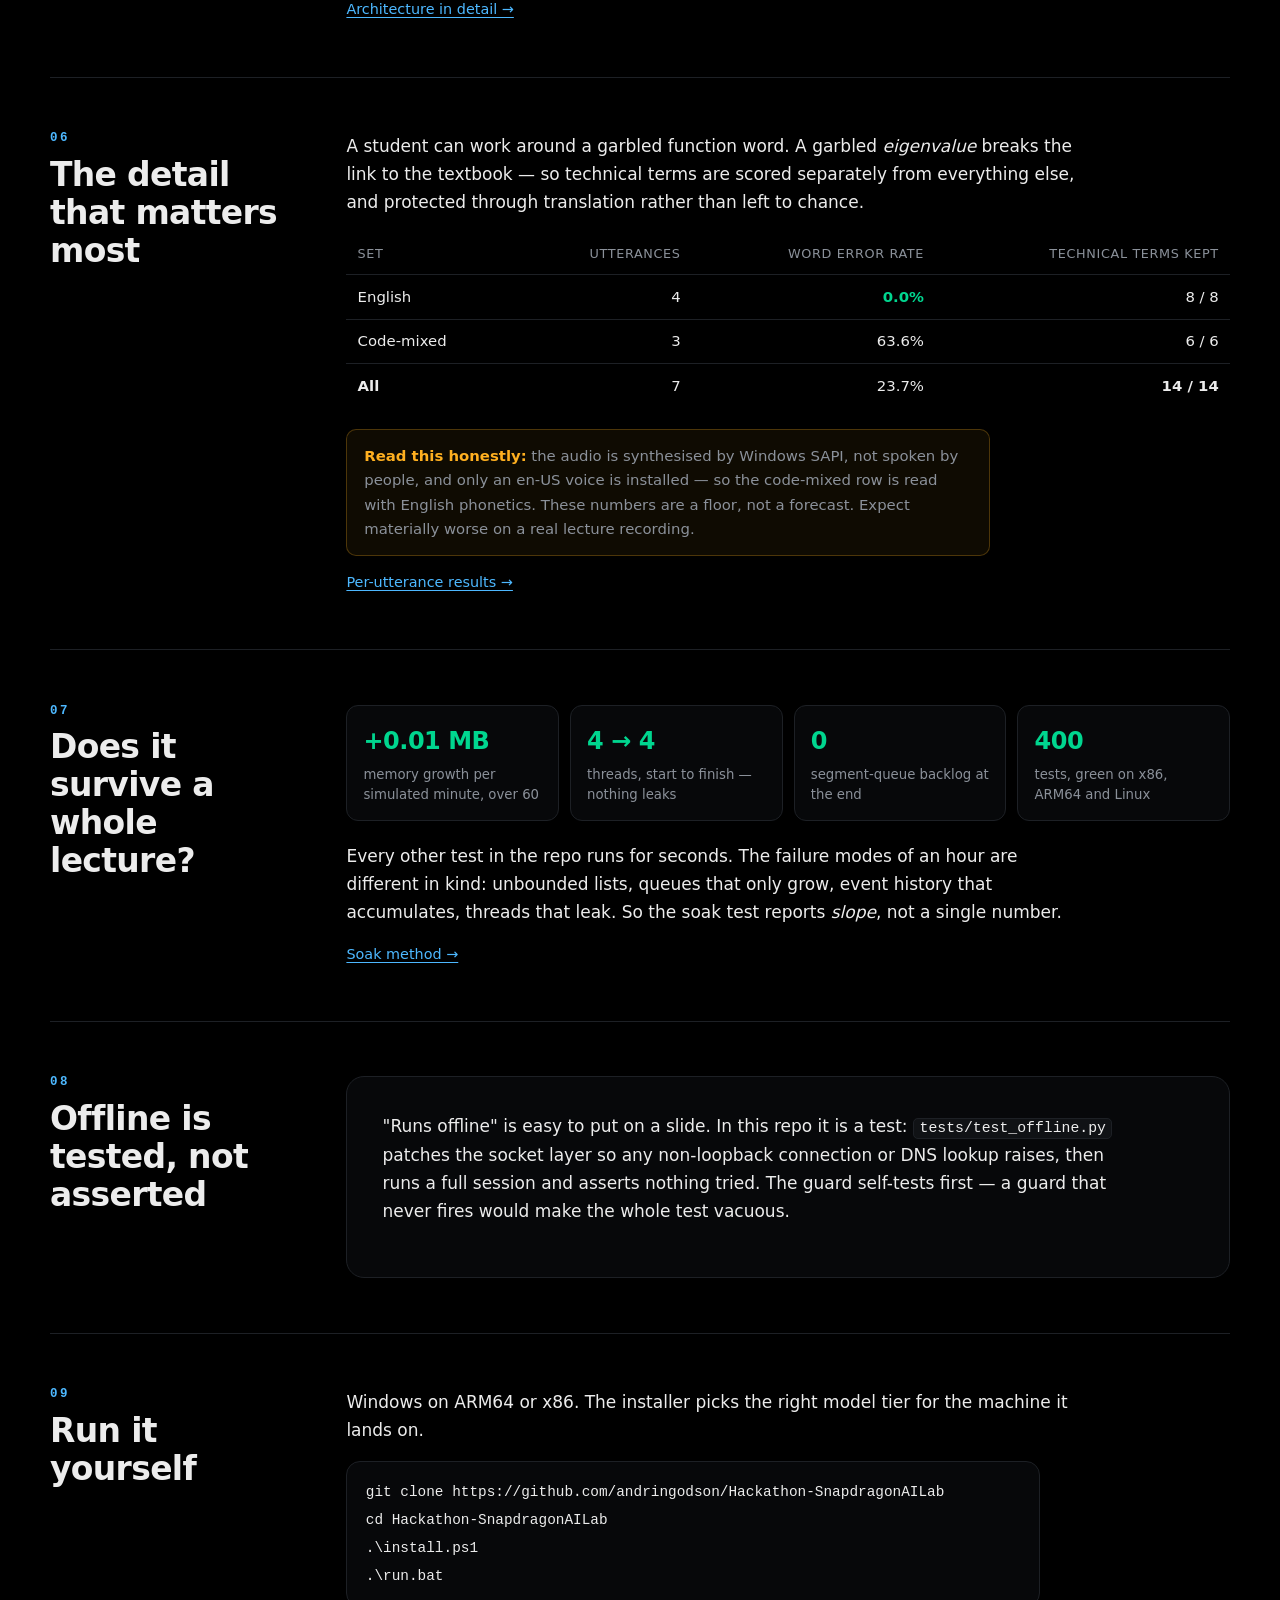
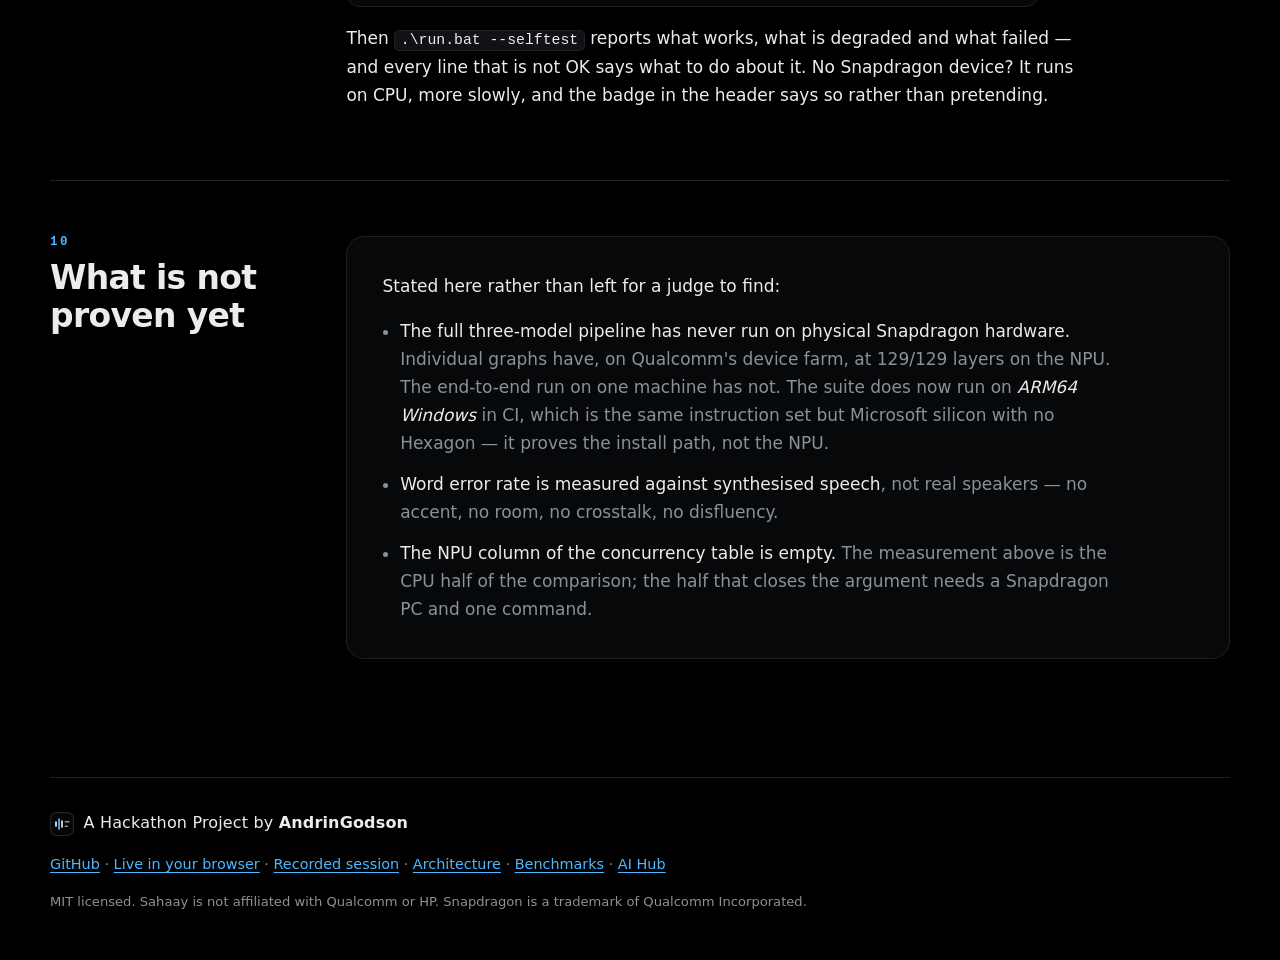
==== commit 9016614c: "Harden a timing-flaky pipeline test; the suite is now 400 tests TestConcurrentTranslation gave the m" ====
--- a/web/index.html
+++ b/web/index.html
@@ -305,7 +305,7 @@
       <div class="stat"><b>+0.01 MB</b><span>memory growth per simulated minute, over 60</span></div>
       <div class="stat"><b>4 → 4</b><span>threads, start to finish — nothing leaks</span></div>
       <div class="stat"><b>0</b><span>segment-queue backlog at the end</span></div>
-      <div class="stat"><b>378</b><span>tests, green on x86, ARM64 and Linux</span></div>
+      <div class="stat"><b>400</b><span>tests, green on x86, ARM64 and Linux</span></div>
     </div>
     <p>
       Every other test in the repo runs for seconds. The failure modes of an
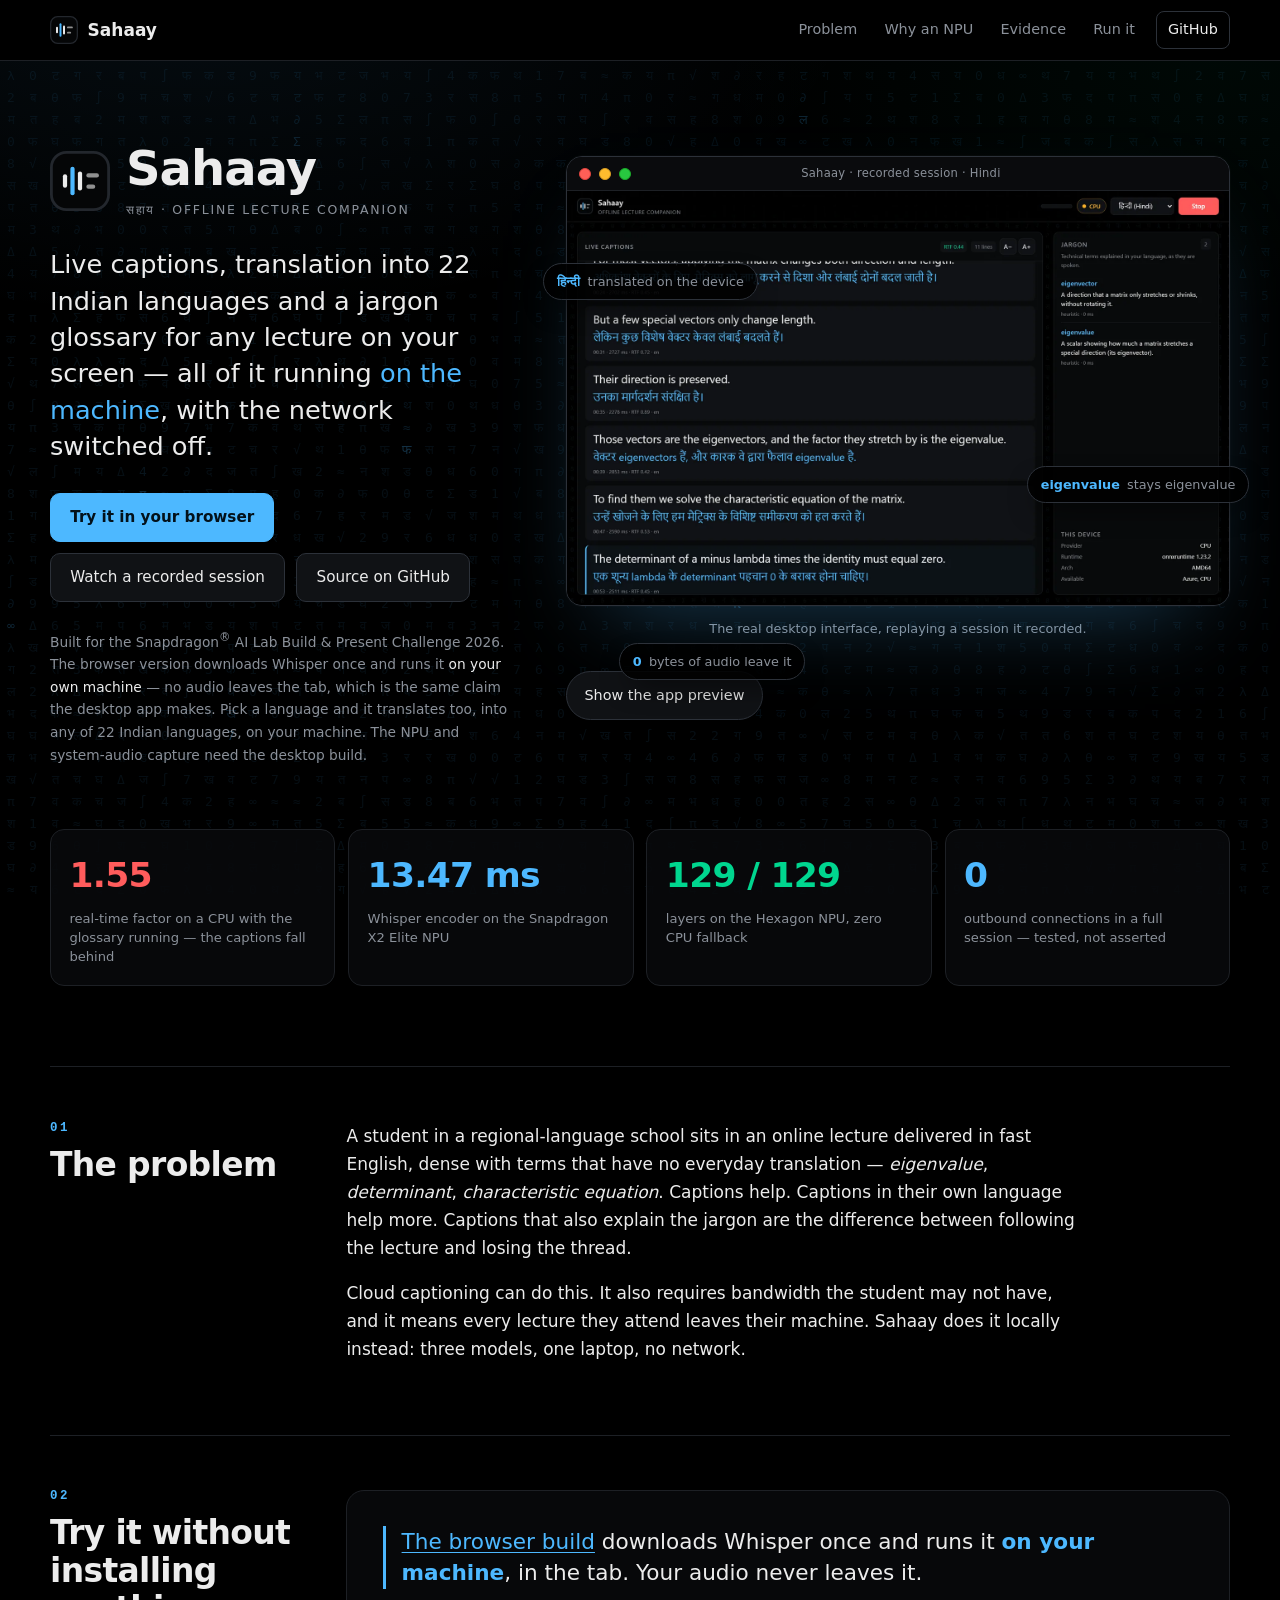
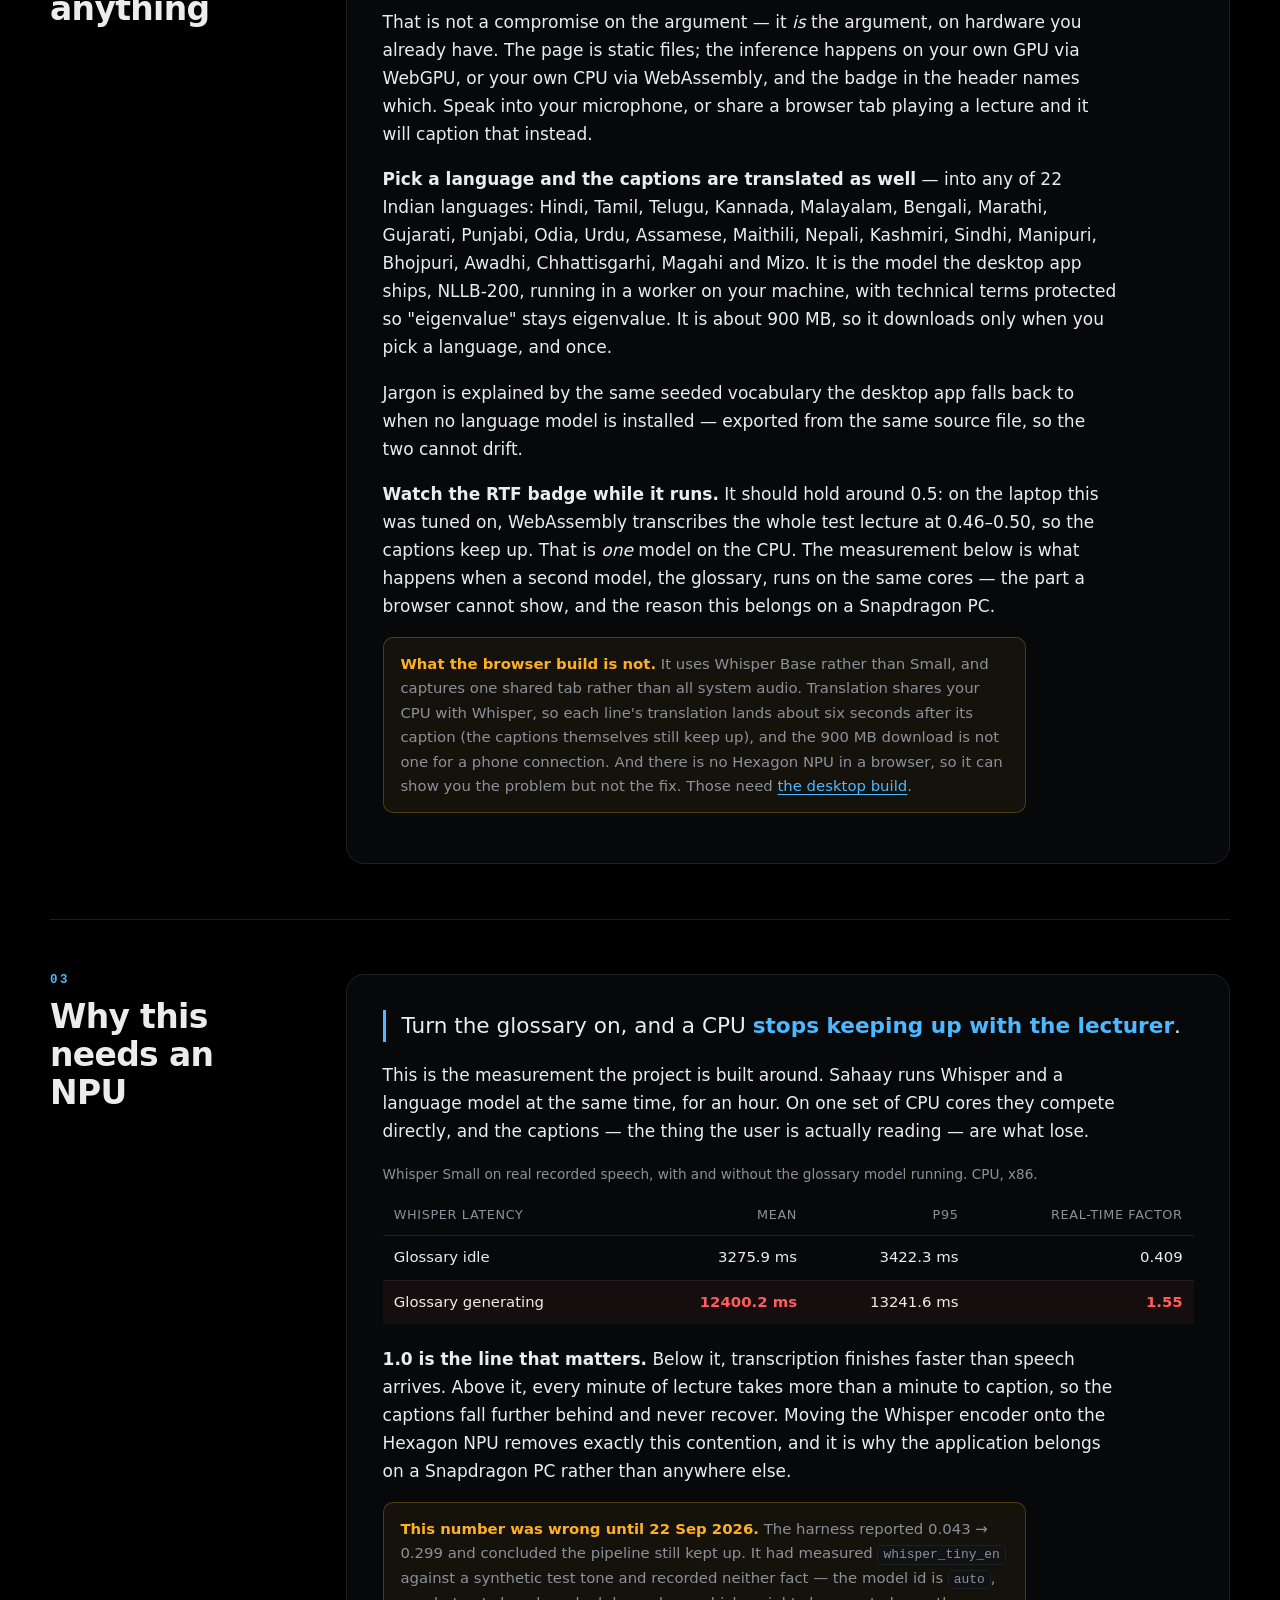
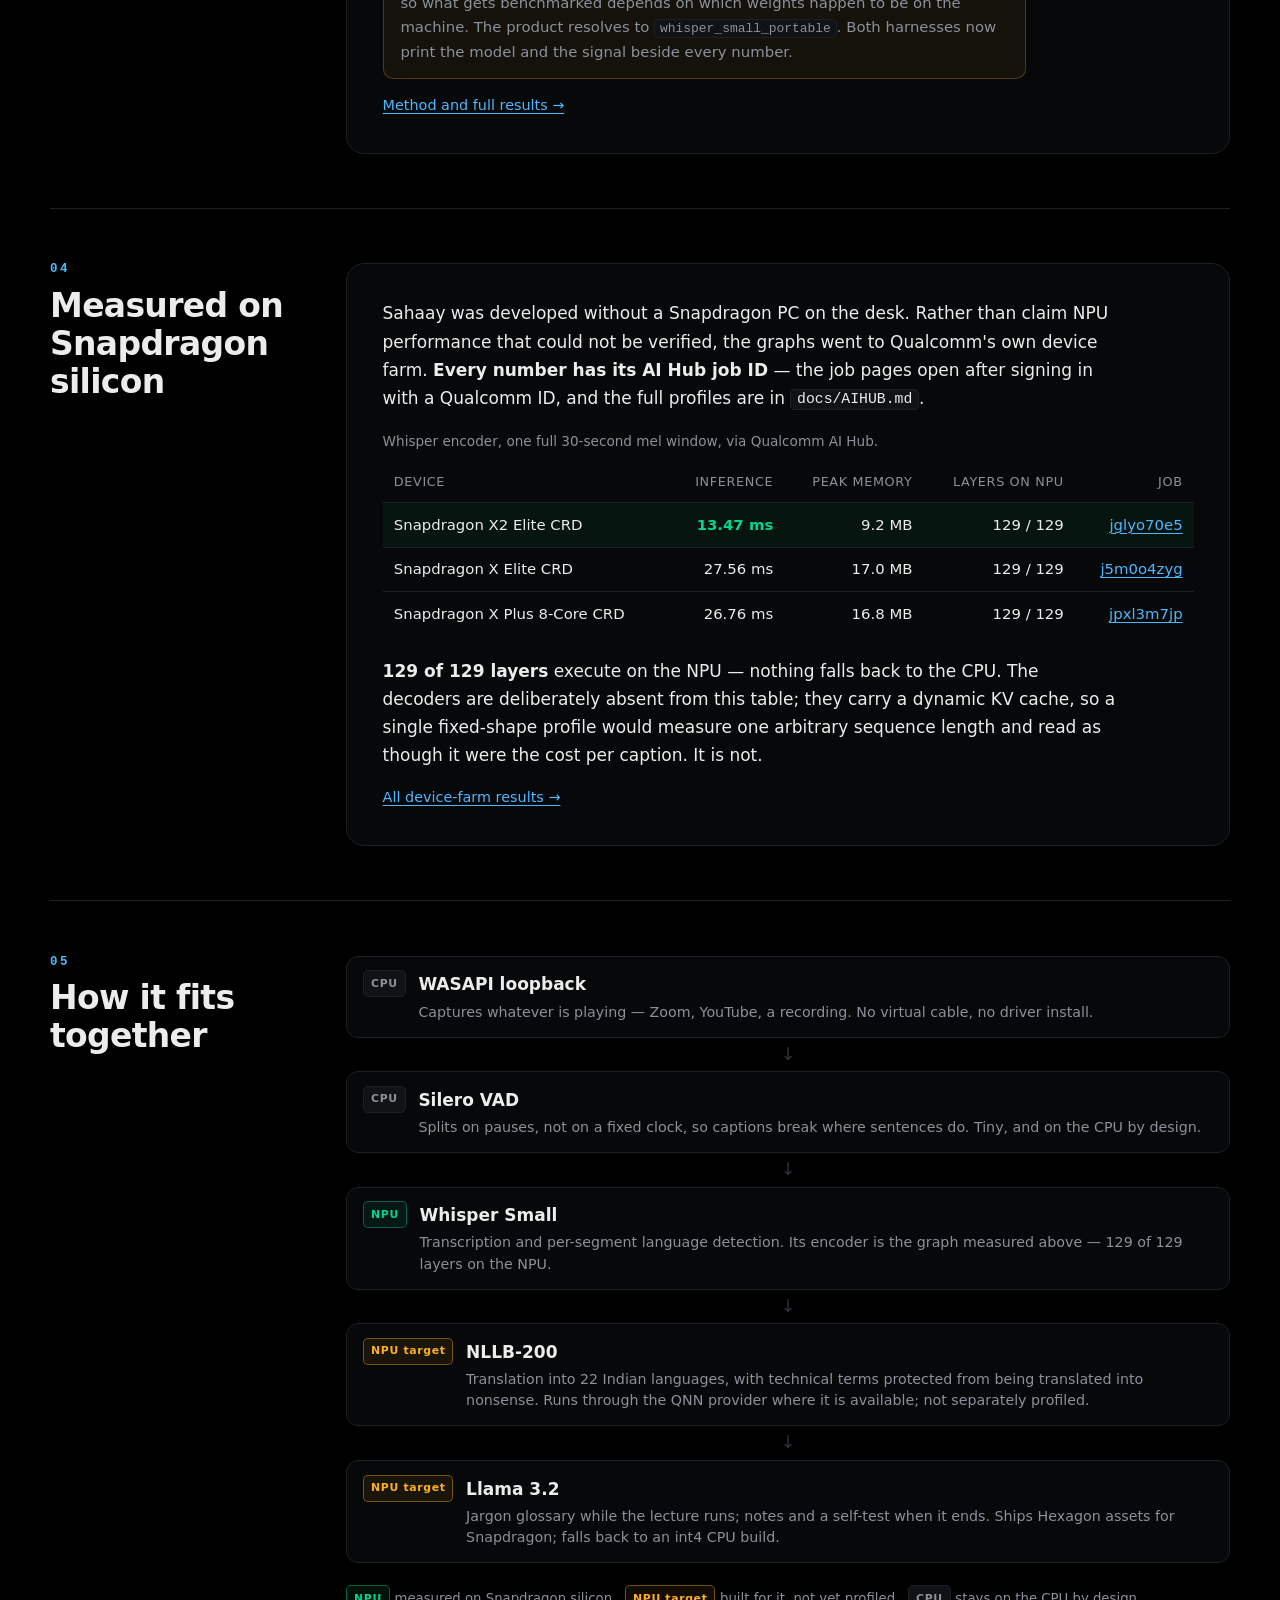
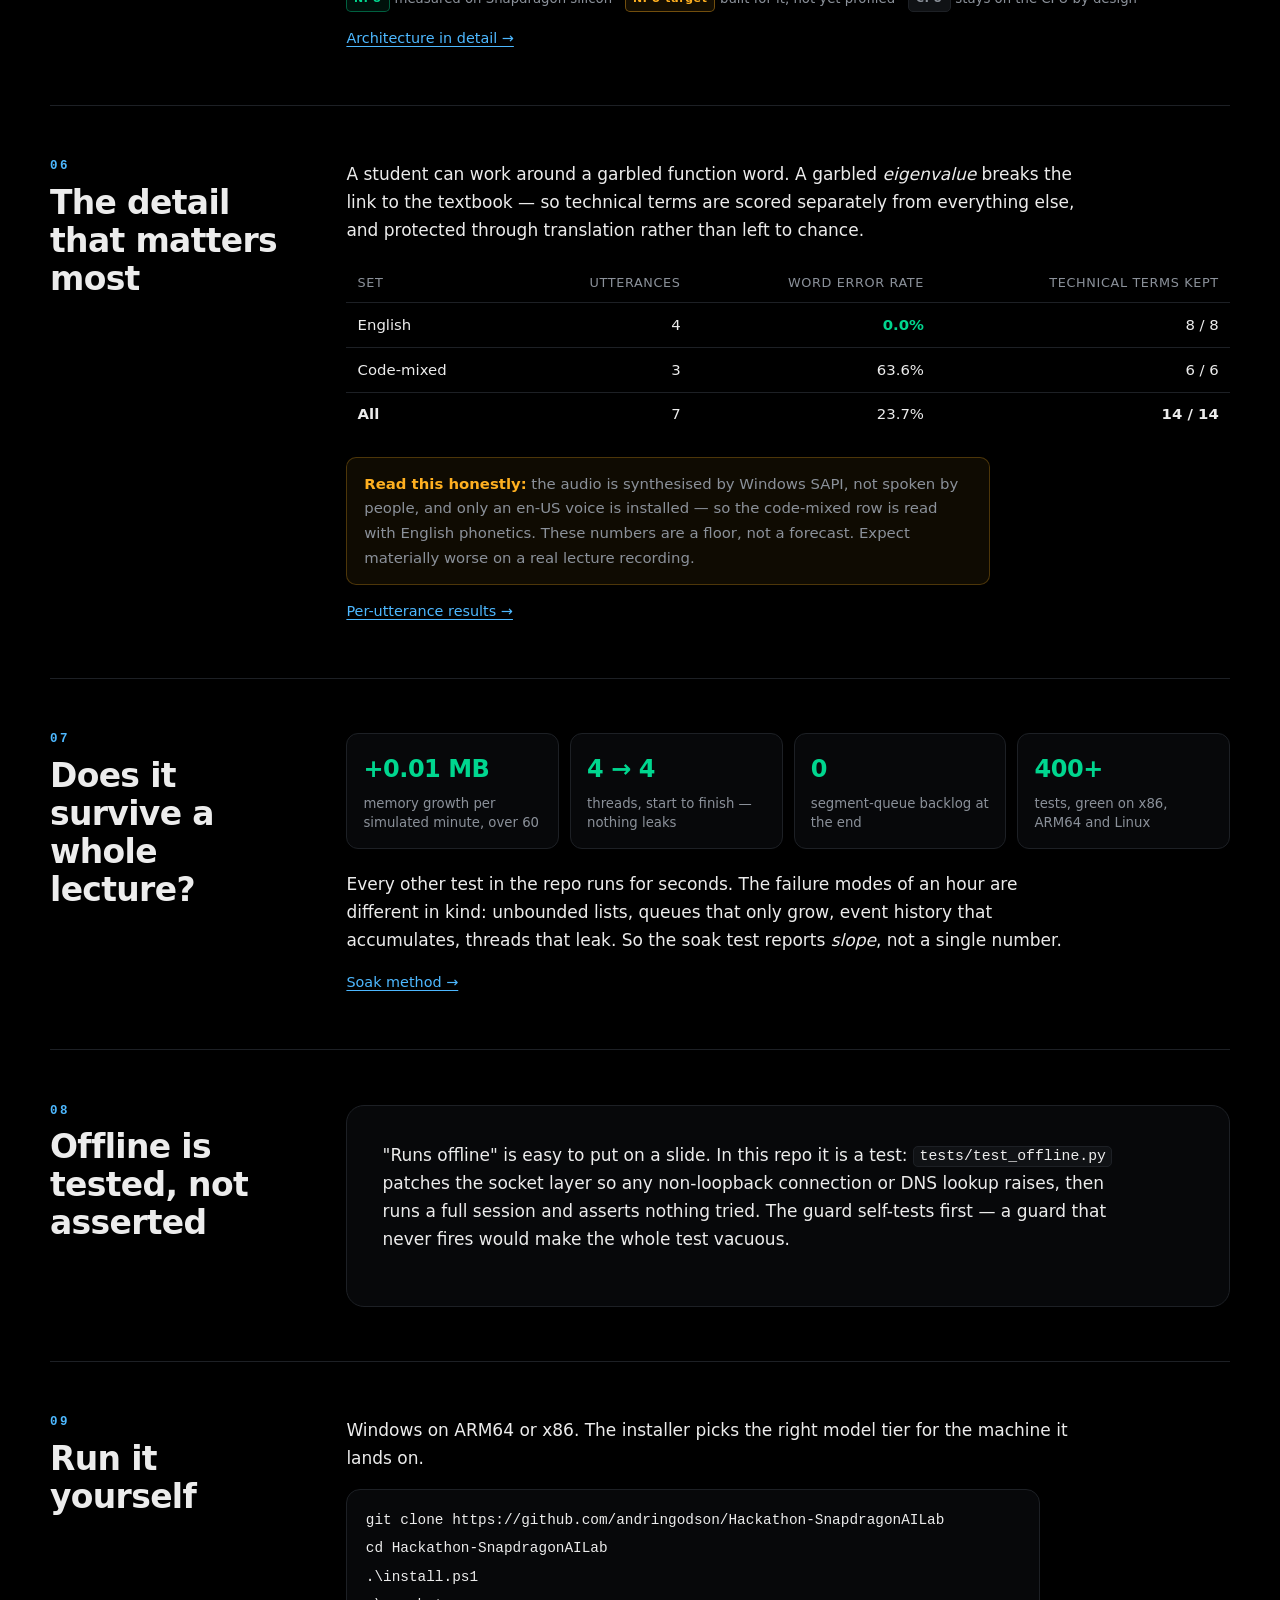
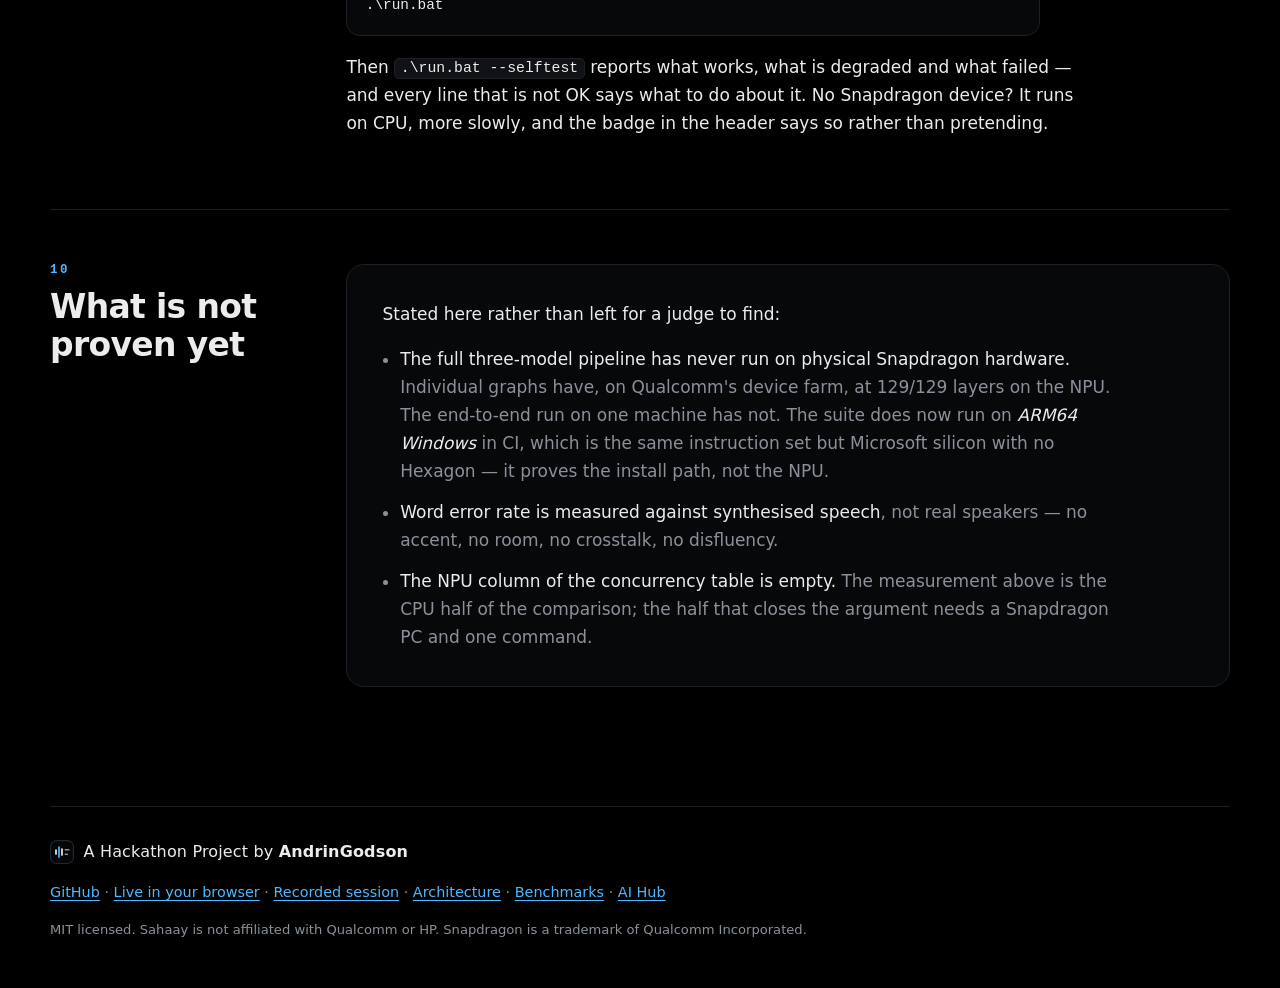
==== commit 20cc35a9: "Window controls, a readable logo, loop-proof translation, and a faster page The product shot gets wo" ====
--- a/web/index.html
+++ b/web/index.html
@@ -4,9 +4,9 @@
 <meta charset="utf-8">
 <meta name="viewport" content="width=device-width, initial-scale=1">
 <title>Sahaay — offline lecture captioning for Snapdragon PCs</title>
-<meta name="description" content="Live lecture captions, Indian-language translation and a jargon glossary, running entirely on a Snapdragon PC. No audio leaves the device.">
+<meta name="description" content="Sahaay captions any lecture live, translates it into 22 Indian languages with technical terms kept intact, and explains the jargon - all on the device, on a Snapdragon PC. Try it in your browser; no audio leaves it.">
 <meta property="og:title" content="Sahaay — offline lecture captioning for Snapdragon PCs">
-<meta property="og:description" content="Whisper, NLLB and Llama running side by side on-device. On a CPU the glossary pushes captions past real time — which is the argument for the NPU.">
+<meta property="og:description" content="Live captions, translation into 22 Indian languages and a jargon glossary, running on the device. On a CPU the glossary pushes captions past real time; on the Snapdragon NPU it does not.">
 <meta property="og:type" content="website">
 <link rel="stylesheet" href="static/site.css">
 <link rel="icon" href="static/logo.svg" type="image/svg+xml">
@@ -43,9 +43,9 @@
       </div>
 
       <p class="lede">
-        Live captions, Indian-language translation and a jargon glossary for
-        any lecture playing on your screen — all of it running <em>on the machine</em>,
-        with the network switched off.
+        Live captions, translation into 22 Indian languages and a jargon
+        glossary for any lecture on your screen — all of it running
+        <em>on the machine</em>, with the network switched off.
       </p>
 
       <div class="cta">
@@ -66,14 +66,24 @@
 
     <figure class="shot">
       <div class="shot-frame">
-        <div class="shot-bar" aria-hidden="true"><i></i><i></i><i></i><span>Sahaay · recorded session · Hindi</span></div>
+        <div class="shot-bar">
+          <div class="lights" role="group" aria-label="Window controls">
+            <button class="light light-close" type="button" aria-label="Close the preview"><svg viewBox="0 0 10 10" aria-hidden="true"><path d="M3 3l4 4M7 3l-4 4"/></svg></button>
+            <button class="light light-min" type="button" aria-label="Minimise the preview" aria-pressed="false"><svg viewBox="0 0 10 10" aria-hidden="true"><path d="M2.5 5h5"/></svg></button>
+            <button class="light light-zoom" type="button" aria-label="Enlarge the preview" aria-pressed="false"><svg viewBox="0 0 10 10" aria-hidden="true"><path class="grow" d="M3 7V4.2L5.8 7zM7 3v2.8L4.2 3z"/><path class="shrink" d="M5 5V2.2L2.2 5zM5 5v2.8L7.8 5z"/></svg></button>
+          </div>
+          <span class="shot-title">Sahaay · recorded session · Hindi</span>
+        </div>
+        <div class="shot-body"><div>
         <img src="static/hero.webp" width="1600" height="1000" fetchpriority="high" decoding="async"
              alt="The Sahaay app mid-lecture: English captions, each translated into Hindi with technical terms such as eigenvalue kept in English, and a jargon panel explaining eigenvector and eigenvalue.">
+        </div></div>
       </div>
       <span class="chip chip-a"><b>हिन्दी</b> translated on the device</span>
       <span class="chip chip-b"><b>eigenvalue</b> stays eigenvalue</span>
       <span class="chip chip-c"><b>0</b> bytes of audio leave it</span>
       <figcaption>The real desktop interface, replaying a session it recorded.</figcaption>
+      <button class="shot-reopen" type="button" hidden>Show the app preview</button>
     </figure>
   </div>
 </header>
@@ -208,8 +218,9 @@
     <p>
       Sahaay was developed without a Snapdragon PC on the desk. Rather than
       claim NPU performance that could not be verified, the graphs went to
-      Qualcomm's own device farm. <strong>Every job link below is public — open
-      one and check the number.</strong>
+      Qualcomm's own device farm. <strong>Every number has its AI Hub job
+      ID</strong> — the job pages open after signing in with a Qualcomm ID, and
+      the full profiles are in <code>docs/AIHUB.md</code>.
     </p>
 
     <table>
@@ -305,7 +316,7 @@
       <div class="stat"><b>+0.01 MB</b><span>memory growth per simulated minute, over 60</span></div>
       <div class="stat"><b>4 → 4</b><span>threads, start to finish — nothing leaks</span></div>
       <div class="stat"><b>0</b><span>segment-queue backlog at the end</span></div>
-      <div class="stat"><b>400</b><span>tests, green on x86, ARM64 and Linux</span></div>
+      <div class="stat"><b>400+</b><span>tests, green on x86, ARM64 and Linux</span></div>
     </div>
     <p>
       Every other test in the repo runs for seconds. The failure modes of an
--- a/web/static/site.css
+++ b/web/static/site.css
@@ -35,6 +35,9 @@
   z-index: -1;
   pointer-events: none;
 }
+/* It starts once the page is idle, and fades in rather than popping. */
+.matrix-bg { opacity: 0; transition: opacity 0.8s ease; }
+.matrix-bg.on { opacity: 1; }
 
 * { box-sizing: border-box; }
 
@@ -117,7 +120,10 @@
 .hero-grid { display: grid; grid-template-columns: minmax(0, 0.82fr) minmax(0, 1.18fr); gap: clamp(2rem, 1rem + 3vw, 4rem); align-items: center; }
 @media (max-width: 980px) { .hero-grid { grid-template-columns: minmax(0, 1fr); } }
 
-.hero-copy > * { animation: enter 0.8s var(--ease) both; }
+/* Slide only, no fade: text that starts transparent does not count as
+   painted, so a fade here held back the first paint. */
+.hero-copy > * { animation: hero-in 0.8s var(--ease) both; }
+@keyframes hero-in { from { transform: translateY(14px); } to { transform: none; } }
 .hero-copy > :nth-child(2) { animation-delay: 0.08s; }
 .hero-copy > :nth-child(3) { animation-delay: 0.16s; }
 .hero-copy > :nth-child(4) { animation-delay: 0.24s; }
@@ -175,6 +181,9 @@
 
 /* The product screenshot: framed like a window, tilting toward the cursor. */
 .shot { margin: 0; position: relative; perspective: 1400px; }
+/* perspective makes the figure the containing block for position:fixed,
+   which would centre the zoomed window on the figure, not the screen. */
+.shot.zoomed { perspective: none; }
 .shot-frame { animation: shot-in 1.1s var(--ease) 0.15s both; }
 @keyframes shot-in {
   0% { opacity: 0; clip-path: inset(0 0 100% 0 round 16px); }
@@ -197,10 +206,63 @@
   background: radial-gradient(28rem circle at var(--mx) var(--my), rgba(77,184,255,0.12), transparent 60%); }
 .shot:hover .shot-frame { border-color: rgba(77,184,255,0.45); box-shadow: 0 50px 110px -40px rgba(77, 184, 255, 0.5); }
 .shot:hover .shot-frame::after { opacity: 1; }
-.shot-bar { display: flex; align-items: center; gap: 6px; height: 30px; padding: 0 12px; border-bottom: 1px solid var(--line);
+.shot-bar { display: flex; align-items: center; gap: 6px; height: 34px; padding: 0 12px; border-bottom: 1px solid var(--line);
+  user-select: none;
   background: #0a0b0d; font-size: 0.72rem; color: var(--text-dim); }
-.shot-bar i { width: 9px; height: 9px; border-radius: 50%; background: #2a2e34; }
-.shot-bar span { margin-left: 8px; letter-spacing: 0.02em; }
+.shot-title { flex: 1; margin-right: 52px; text-align: center; letter-spacing: 0.02em;
+  white-space: nowrap; overflow: hidden; text-overflow: ellipsis; }
+
+/* macOS traffic lights. Real buttons: close, minimise (window shade) and
+   zoom. The glyphs appear when the pointer is over the group, as on a Mac. */
+.lights { display: flex; gap: 8px; }
+.light {
+  width: 12px; height: 12px; padding: 0; border-radius: 50%; cursor: pointer;
+  display: grid; place-items: center; position: relative;
+  transition: transform 0.15s var(--ease), filter 0.15s;
+}
+.light::before { content: ""; position: absolute; inset: -6px -4px; }   /* bigger hit target */
+.light svg { width: 8px; height: 8px; fill: none; stroke: rgba(0, 0, 0, 0.62); stroke-width: 1.4;
+  stroke-linecap: round; opacity: 0; transition: opacity 0.12s; }
+.light-zoom svg path { fill: rgba(0, 0, 0, 0.62); stroke: none; }
+.light-zoom .shrink, .shot.zoomed .light-zoom .grow { display: none; }
+.shot.zoomed .light-zoom .shrink { display: inline; }
+.light-close { background: #ff5f57; border: 0.5px solid #e0443e; }
+.light-min   { background: #febc2e; border: 0.5px solid #d99e22; }
+.light-zoom  { background: #28c840; border: 0.5px solid #1aab29; }
+.lights:hover .light svg, .lights:focus-within .light svg { opacity: 1; }
+.light:hover { filter: brightness(1.08); }
+.light:active { transform: scale(0.88); filter: brightness(0.85); }
+.light:focus-visible { outline: 2px solid var(--accent); outline-offset: 2px; }
+
+/* Minimise: roll the window up to its title bar. */
+.shot-body { display: grid; grid-template-rows: 1fr; transition: grid-template-rows 0.45s var(--ease); }
+.shot-body > * { min-height: 0; overflow: hidden; }
+.shot.minimised .shot-body { grid-template-rows: 0fr; }
+.shot.minimised .chip { opacity: 0 !important; pointer-events: none; }
+
+/* Close: the window drops away and a pill brings it back. */
+.shot.closed .shot-frame, .shot.closed .chip, .shot.closed figcaption { display: none; }
+.shot-reopen {
+  display: inline-flex; align-items: center; gap: 0.5rem; margin: 2rem auto; padding: 0.7rem 1.1rem;
+  border-radius: 999px; border: 1px solid var(--line-hi); background: var(--surface-2); color: var(--text);
+  font: inherit; font-size: 0.9rem; cursor: pointer; animation: enter 0.5s var(--ease) both;
+  transition: border-color 0.2s, transform 0.25s var(--ease);
+}
+.shot-reopen:hover { border-color: var(--accent); transform: translateY(-2px); }
+.shot.closed { display: grid; place-items: center; min-height: 12rem; }
+
+/* Zoom: the window grows to fill most of the screen over a dimmed page. */
+.shot-backdrop { position: fixed; inset: 0; z-index: 70; background: rgba(0, 0, 0, 0.78);
+  opacity: 0; transition: opacity 0.35s var(--ease); cursor: zoom-out; }
+.shot-backdrop.on { opacity: 1; }
+.shot.zoomed .shot-frame {
+  position: fixed; z-index: 71; left: 50%; top: 50%;
+  width: min(94vw, calc(88vh * 1.6), 1500px);
+  transform: translate(-50%, -50%) !important;
+  animation: none; box-shadow: 0 40px 120px -20px #000;
+}
+.shot.zoomed .chip { opacity: 0 !important; }
+.shot.zoomed .shot-frame::after { display: none; }
 .shot img { display: block; width: 100%; height: auto; }
 .shot figcaption { margin-top: 0.8rem; font-size: 0.8rem; color: var(--text-dim); text-align: center; }
 
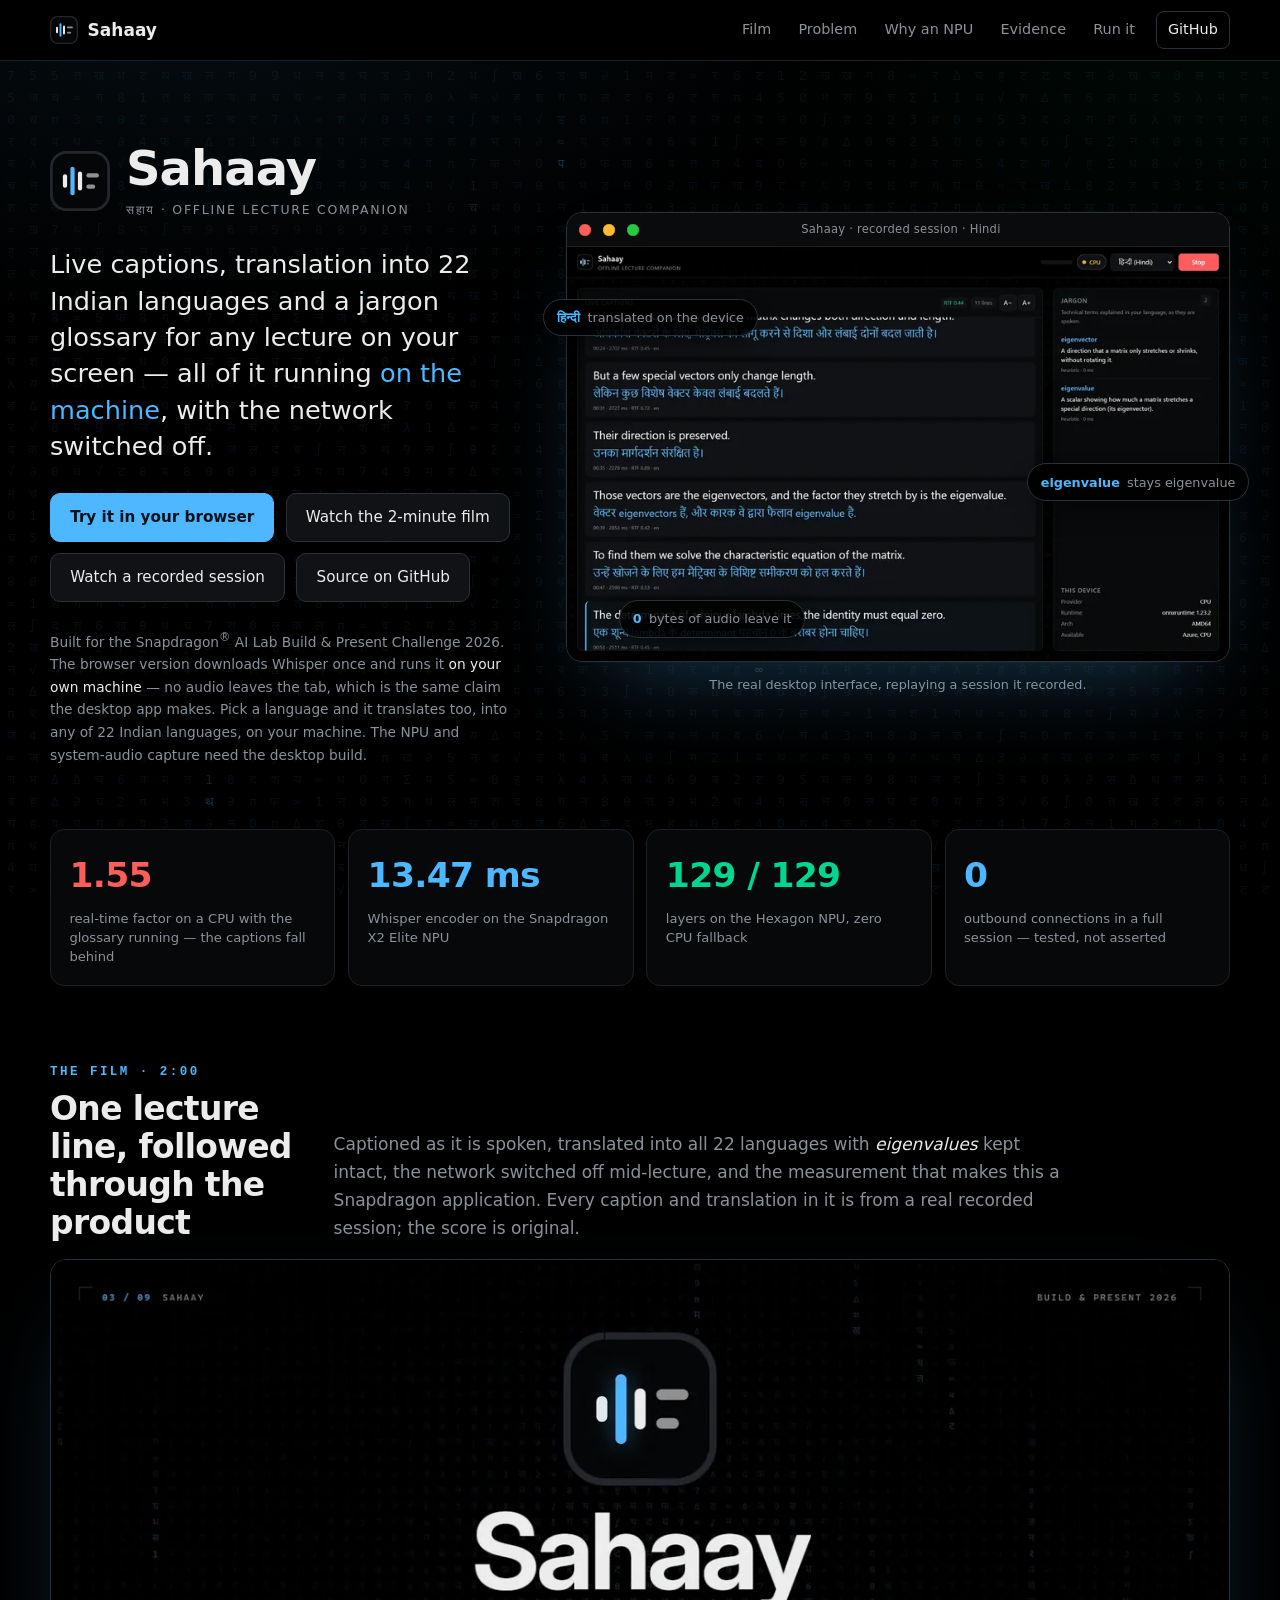
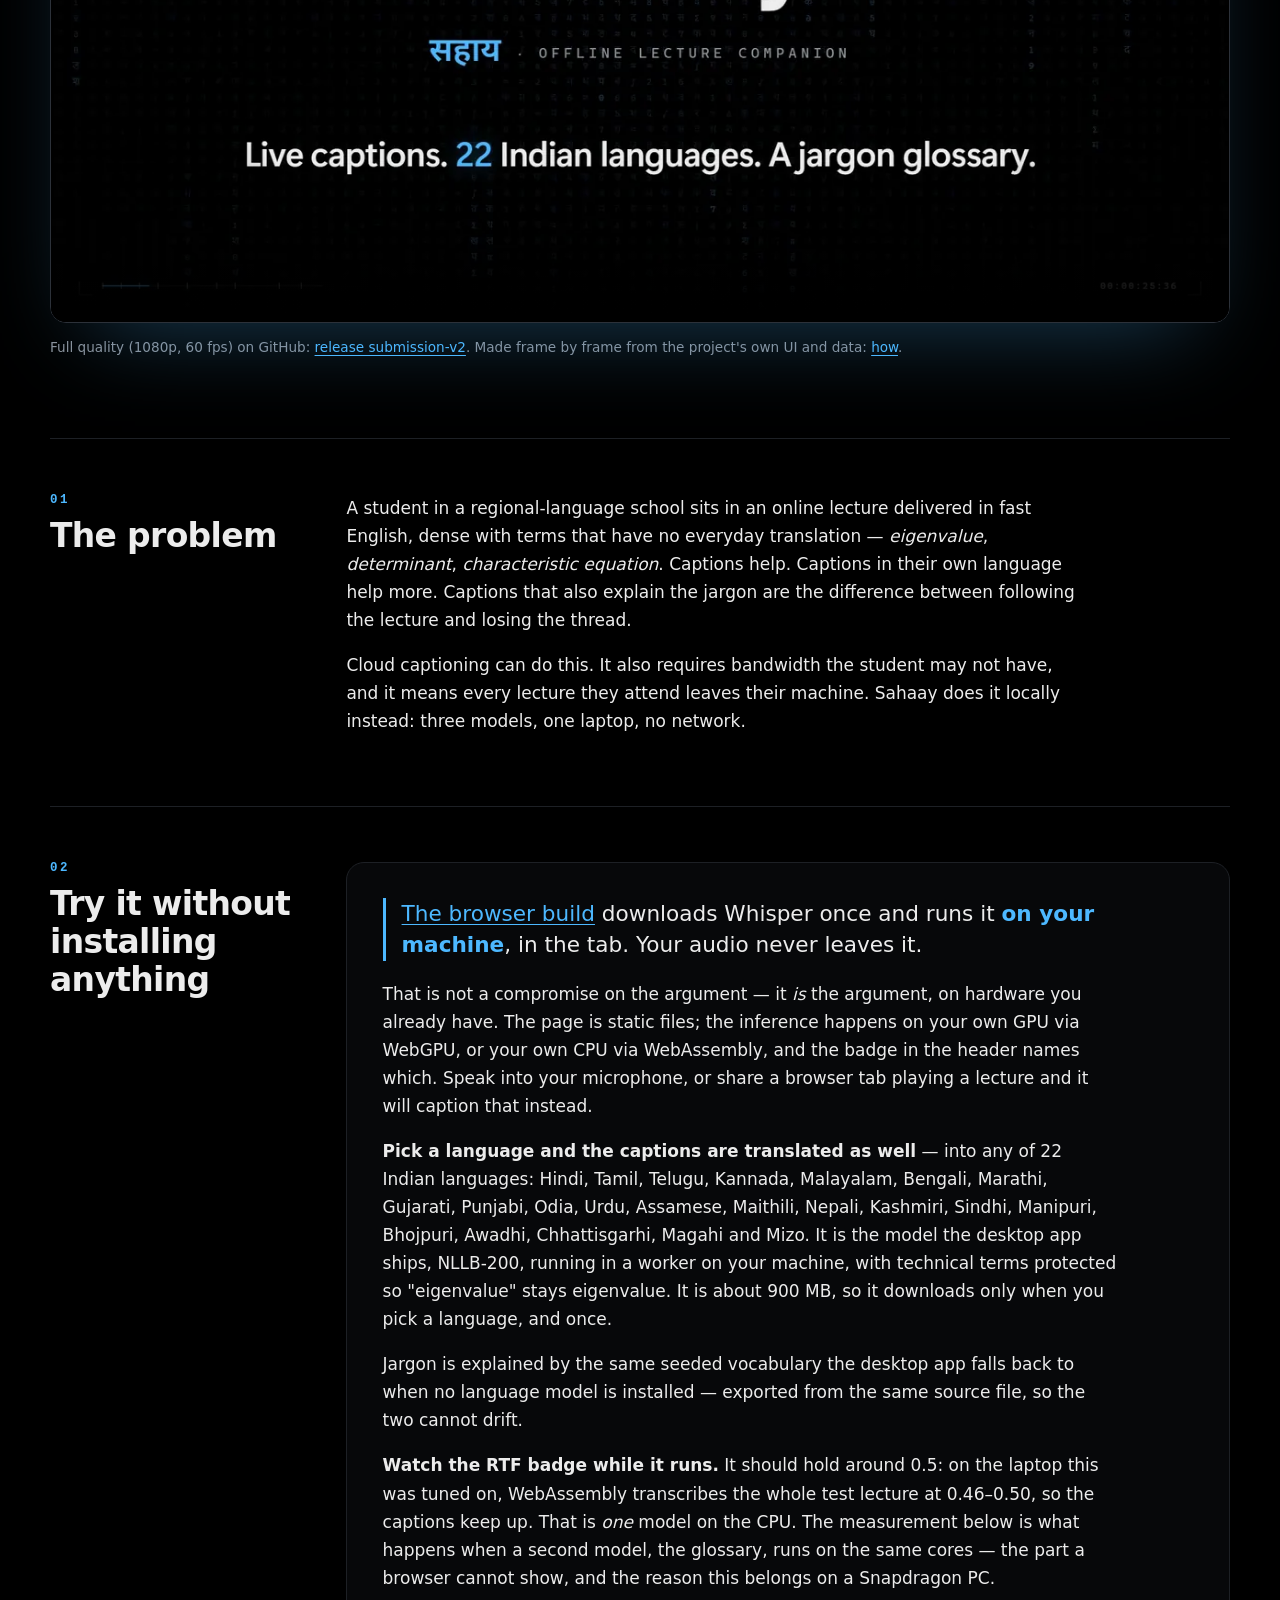
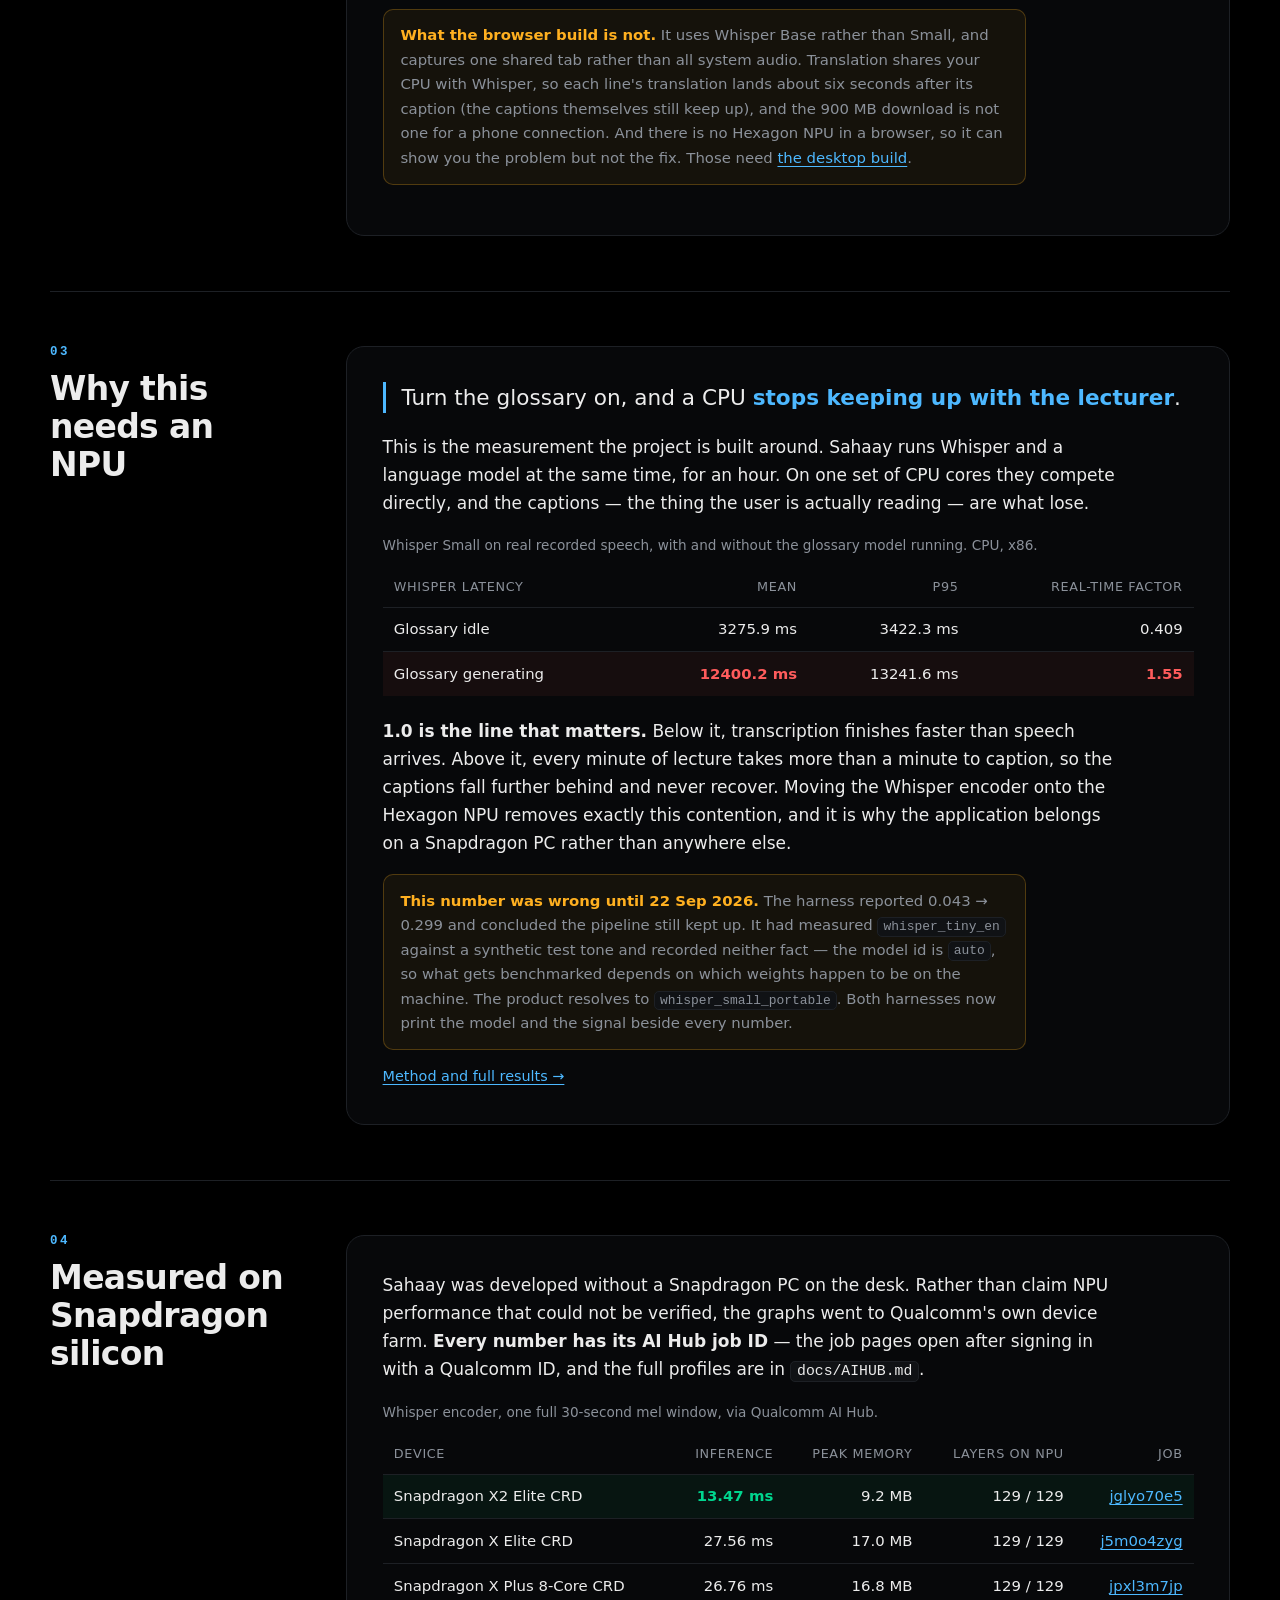
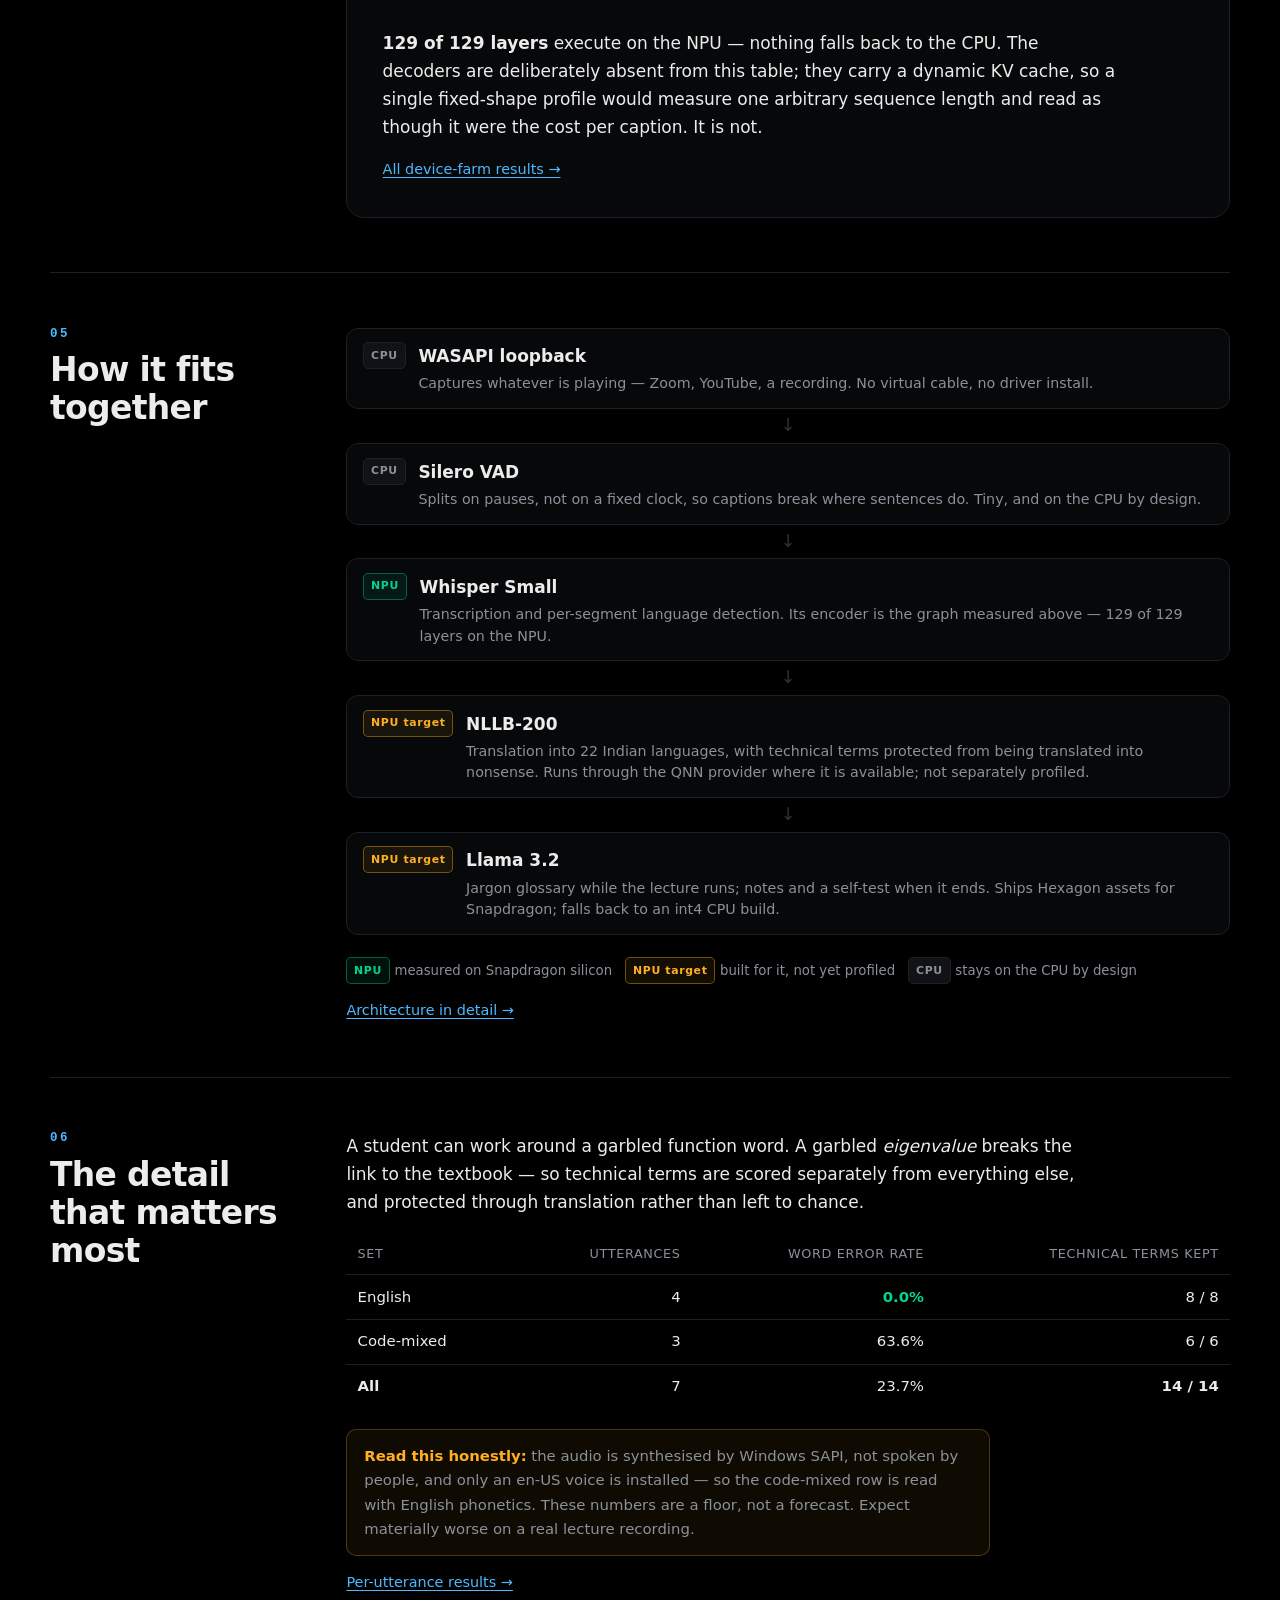
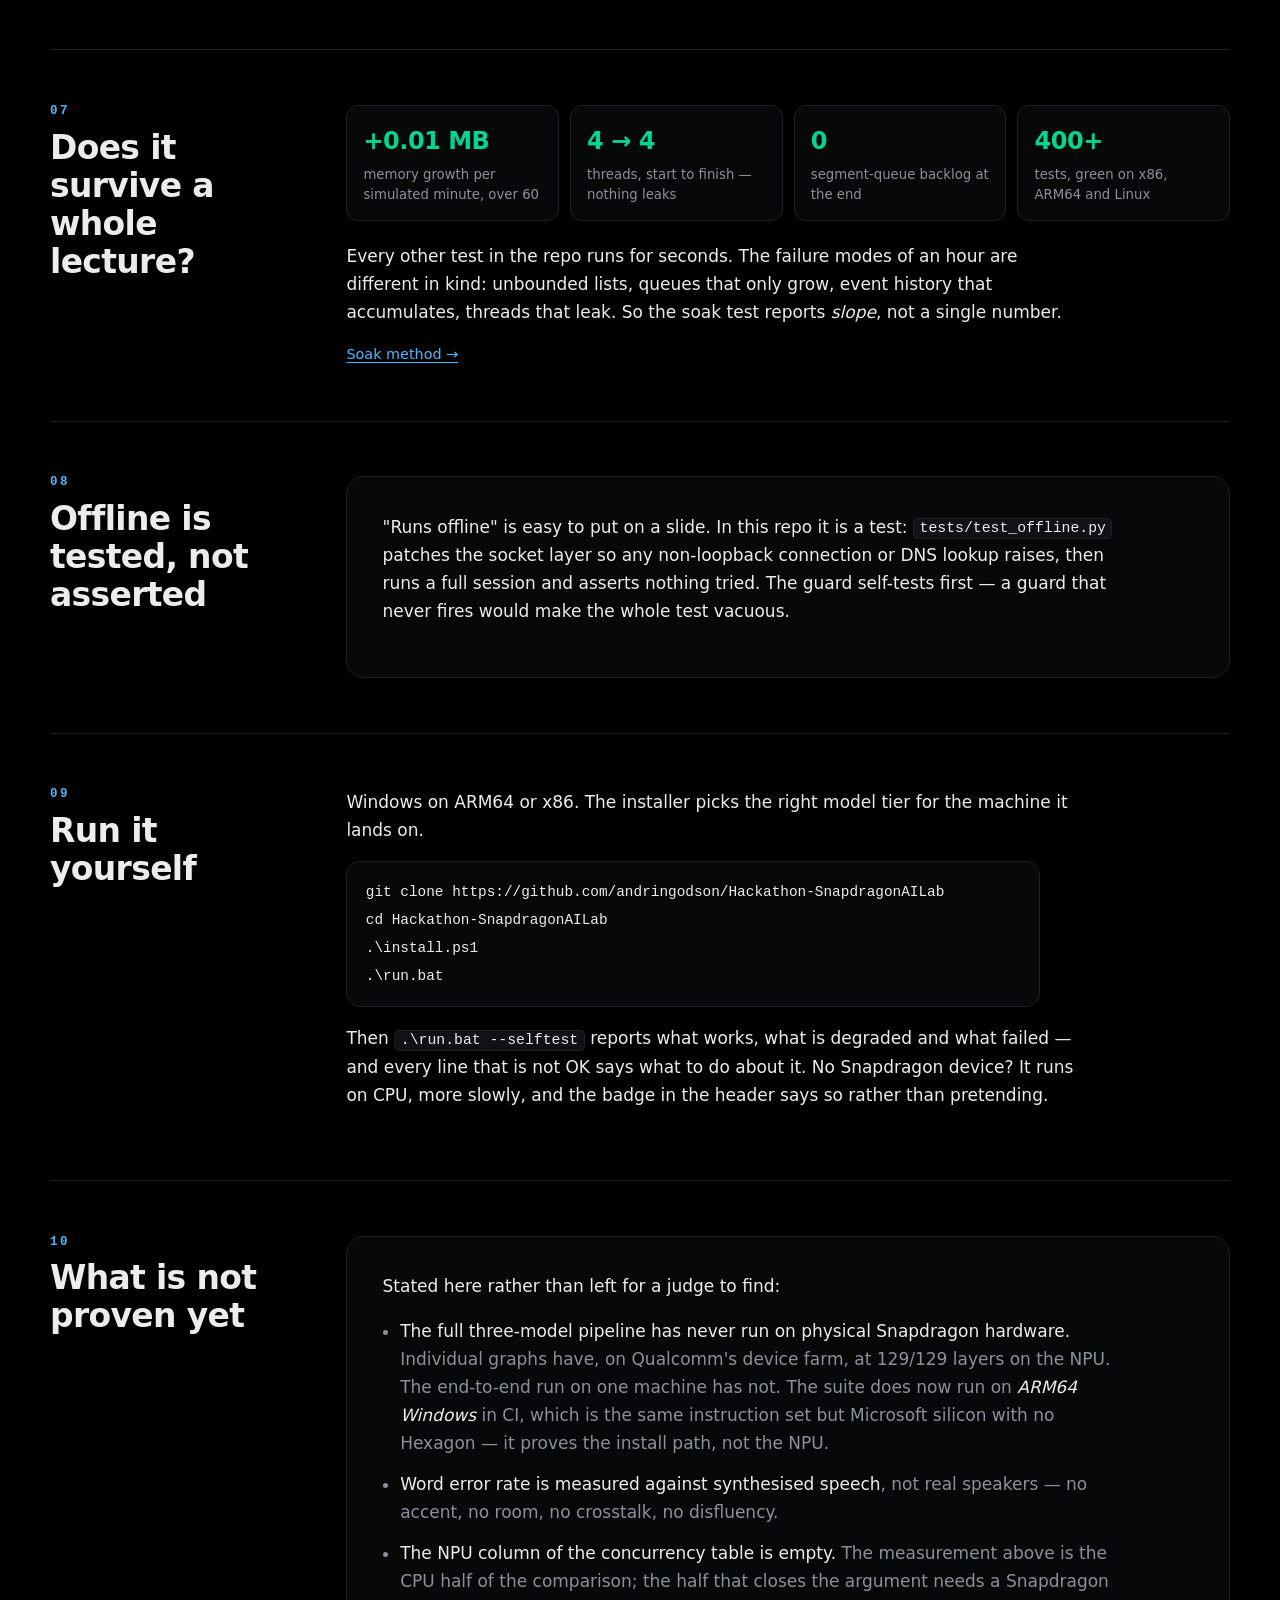
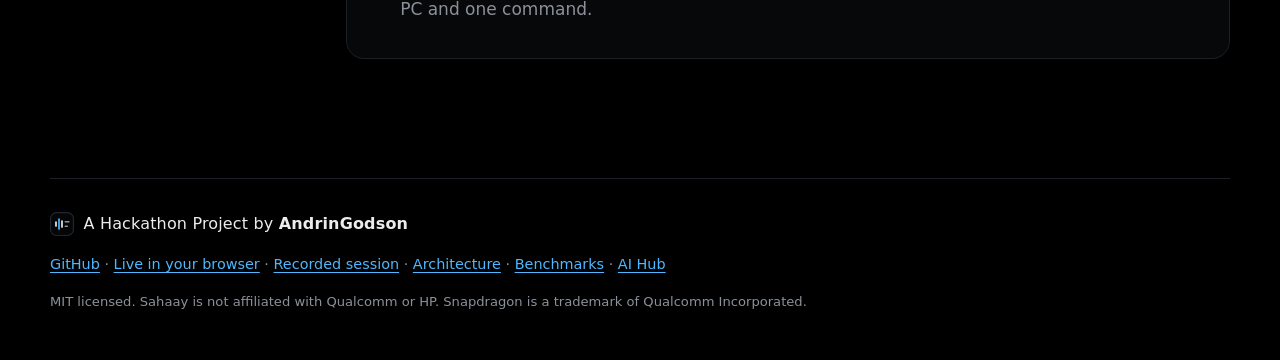
==== commit 1c889c02: "Site fine-tune: /live stops jumping, the film on the landing page, share card, tap targets From a Li" ====
--- a/web/index.html
+++ b/web/index.html
@@ -8,6 +8,16 @@
 <meta property="og:title" content="Sahaay — offline lecture captioning for Snapdragon PCs">
 <meta property="og:description" content="Live captions, translation into 22 Indian languages and a jargon glossary, running on the device. On a CPU the glossary pushes captions past real time; on the Snapdragon NPU it does not.">
 <meta property="og:type" content="website">
+<meta property="og:url" content="https://sahaay-offline.vercel.app/">
+<meta property="og:site_name" content="Sahaay">
+<meta property="og:image" content="https://sahaay-offline.vercel.app/static/og.jpg">
+<meta property="og:image:width" content="1200">
+<meta property="og:image:height" content="630">
+<meta property="og:image:alt" content="Sahaay: live captions, 22 Indian languages, a jargon glossary.">
+<meta name="twitter:card" content="summary_large_image">
+<meta name="twitter:image" content="https://sahaay-offline.vercel.app/static/og.jpg">
+<link rel="canonical" href="https://sahaay-offline.vercel.app/">
+<link rel="apple-touch-icon" href="static/icon-180.png">
 <link rel="stylesheet" href="static/site.css">
 <link rel="icon" href="static/logo.svg" type="image/svg+xml">
 <meta name="theme-color" content="#000000">
@@ -22,6 +32,7 @@
   <div class="wrap top-in">
     <a class="top-brand" href="#top"><svg class="logo logo-sm" viewBox="0 0 64 64" aria-hidden="true"><rect x="1.5" y="1.5" width="61" height="61" rx="16" fill="#050607" stroke="#23272d" stroke-width="3"/><g fill="none" stroke-linecap="round" stroke-width="4.5"><path d="M16 27v10" stroke="#ececec"/><path d="M24 19v26" stroke="#4db8ff"/><path d="M32 24v16" stroke="#ececec"/><path d="M41 26h9" stroke="#ececec" stroke-opacity=".6"/><path d="M41 38h5" stroke="#ececec" stroke-opacity=".6"/></g></svg><span>Sahaay</span></a>
     <div class="top-links">
+      <a href="#film">Film</a>
       <a href="#problem">Problem</a>
       <a href="#npu">Why an NPU</a>
       <a href="#silicon">Evidence</a>
@@ -50,6 +61,7 @@
 
       <div class="cta">
         <a class="btn btn-primary" href="live/">Try it in your browser</a>
+        <a class="btn" href="#film">Watch the 2-minute film</a>
         <a class="btn" href="demo/?play=1">Watch a recorded session</a>
         <a class="btn" href="https://github.com/andringodson/Hackathon-SnapdragonAILab">Source on GitHub</a>
       </div>
@@ -76,6 +88,8 @@
         </div>
         <div class="shot-body"><div>
         <img src="static/hero.webp" width="1600" height="1000" fetchpriority="high" decoding="async"
+             srcset="static/hero-800.webp 800w, static/hero-1200.webp 1200w, static/hero.webp 1600w"
+             sizes="(max-width: 980px) calc(100vw - 2.5rem), 680px"
              alt="The Sahaay app mid-lecture: English captions, each translated into Hindi with technical terms such as eigenvalue kept in English, and a jargon panel explaining eigenvector and eigenvalue.">
         </div></div>
       </div>
@@ -93,6 +107,26 @@
   <a class="kpi" href="#silicon"><b data-count="13.47" data-dec="2" data-unit=" ms">13.47 ms</b><span>Whisper encoder on the Snapdragon X2 Elite NPU</span></a>
   <a class="kpi" href="#silicon"><b data-count="129" data-dec="0" data-unit=" / 129">129 / 129</b><span>layers on the Hexagon NPU, zero CPU fallback</span></a>
   <a class="kpi" href="#offline"><b data-count="0" data-dec="0">0</b><span>outbound connections in a full session — tested, not asserted</span></a>
+</section>
+
+<section class="film wrap" id="film" aria-labelledby="film-h">
+  <div class="film-head">
+    <div><span class="num">THE FILM · 2:00</span><h2 id="film-h">One lecture line, followed through the product</h2></div>
+    <p>Captioned as it is spoken, translated into all 22 languages with
+    <em>eigenvalues</em> kept intact, the network switched off mid-lecture, and
+    the measurement that makes this a Snapdragon application. Every caption and
+    translation in it is from a real recorded session; the score is original.</p>
+  </div>
+  <div class="film-frame">
+    <video controls preload="none" playsinline width="1920" height="1080" poster="static/showreel-poster.webp"
+           aria-label="Sahaay: the two-minute film">
+      <source src="static/showreel.mp4" type="video/mp4">
+    </video>
+  </div>
+  <p class="film-note">Full quality (1080p, 60 fps) on GitHub:
+    <a href="https://github.com/andringodson/Hackathon-SnapdragonAILab/releases/tag/submission-v2">release submission-v2</a>.
+    Made frame by frame from the project's own UI and data:
+    <a href="https://github.com/andringodson/Hackathon-SnapdragonAILab/tree/main/brag-output">how</a>.</p>
 </section>
 
 <main class="wrap" id="evidence">
--- a/web/static/site.css
+++ b/web/static/site.css
@@ -41,6 +41,12 @@
 
 * { box-sizing: border-box; }
 
+/* The hidden attribute only works while no class rule sets display: the
+   "Show the app preview" button's inline-flex beat it, so the button sat
+   under the open preview on every visit. The product stylesheet learned
+   this first (sahaay/ui/style.css); this one had not. */
+[hidden] { display: none !important; }
+
 html { scroll-behavior: smooth; scroll-padding-top: calc(var(--nav-h) + 16px); }
 
 body {
@@ -209,30 +215,35 @@
 .shot-bar { display: flex; align-items: center; gap: 6px; height: 34px; padding: 0 12px; border-bottom: 1px solid var(--line);
   user-select: none;
   background: #0a0b0d; font-size: 0.72rem; color: var(--text-dim); }
-.shot-title { flex: 1; margin-right: 52px; text-align: center; letter-spacing: 0.02em;
+.shot-title { flex: 1; margin-right: 66px; text-align: center; letter-spacing: 0.02em;
   white-space: nowrap; overflow: hidden; text-overflow: ellipsis; }
 
 /* macOS traffic lights. Real buttons: close, minimise (window shade) and
    zoom. The glyphs appear when the pointer is over the group, as on a Mac. */
-.lights { display: flex; gap: 8px; }
+/* Each light is a 24px button - the WCAG 2.5.8 minimum target - with the
+   12px dot drawn inside it. A pseudo-element hit area does not count: the
+   audit, and a thumb, measure the button itself. */
+.lights { display: flex; margin-left: -6px; }
 .light {
-  width: 12px; height: 12px; padding: 0; border-radius: 50%; cursor: pointer;
-  display: grid; place-items: center; position: relative;
+  --dot: #ff5f57; --rim: #e0443e;
+  width: 24px; height: 24px; padding: 0; border: 0; background: none; cursor: pointer;
+  display: grid; place-items: center; position: relative; border-radius: 50%;
   transition: transform 0.15s var(--ease), filter 0.15s;
 }
-.light::before { content: ""; position: absolute; inset: -6px -4px; }   /* bigger hit target */
-.light svg { width: 8px; height: 8px; fill: none; stroke: rgba(0, 0, 0, 0.62); stroke-width: 1.4;
+.light::before { content: ""; grid-area: 1 / 1; width: 12px; height: 12px; border-radius: 50%;
+  background: var(--dot); box-shadow: inset 0 0 0 0.5px var(--rim); }
+.light svg { grid-area: 1 / 1; position: relative; width: 8px; height: 8px; fill: none; stroke: rgba(0, 0, 0, 0.62); stroke-width: 1.4;
   stroke-linecap: round; opacity: 0; transition: opacity 0.12s; }
 .light-zoom svg path { fill: rgba(0, 0, 0, 0.62); stroke: none; }
 .light-zoom .shrink, .shot.zoomed .light-zoom .grow { display: none; }
 .shot.zoomed .light-zoom .shrink { display: inline; }
-.light-close { background: #ff5f57; border: 0.5px solid #e0443e; }
-.light-min   { background: #febc2e; border: 0.5px solid #d99e22; }
-.light-zoom  { background: #28c840; border: 0.5px solid #1aab29; }
+.light-close { --dot: #ff5f57; --rim: #e0443e; }
+.light-min   { --dot: #febc2e; --rim: #d99e22; }
+.light-zoom  { --dot: #28c840; --rim: #1aab29; }
 .lights:hover .light svg, .lights:focus-within .light svg { opacity: 1; }
 .light:hover { filter: brightness(1.08); }
 .light:active { transform: scale(0.88); filter: brightness(0.85); }
-.light:focus-visible { outline: 2px solid var(--accent); outline-offset: 2px; }
+.light:focus-visible { outline: 2px solid var(--accent); outline-offset: -3px; }
 
 /* Minimise: roll the window up to its title bar. */
 .shot-body { display: grid; grid-template-rows: 1fr; transition: grid-template-rows 0.45s var(--ease); }
@@ -515,3 +526,17 @@
   *, *::before, *::after { animation: none !important; transition-duration: 0.01ms !important; }
   .sec.pre .sec-body, .sec.pre .num, .sec.pre h2 { opacity: 1; transform: none; }
 }
+
+/* ---------- the two-minute film ----------
+   preload="none": the page costs nothing until someone presses play, and
+   then only the part they watch (the file is served with range requests). */
+.film { margin-bottom: clamp(3rem, 2rem + 4vw, 5rem); }
+.film-head { display: grid; grid-template-columns: minmax(180px, 250px) minmax(0, 1fr); gap: clamp(1rem, 0.5rem + 2vw, 3rem); align-items: end; margin-bottom: 1.1rem; }
+@media (max-width: 860px) { .film-head { grid-template-columns: minmax(0, 1fr); gap: 0.5rem; } }
+.film-head p { margin: 0; color: var(--text-dim); }
+.film-frame { position: relative; aspect-ratio: 16 / 9; border-radius: 16px; overflow: hidden; background: #000;
+  border: 1px solid var(--line-hi); box-shadow: 0 40px 90px -40px rgba(77, 184, 255, 0.35);
+  transition: border-color 0.4s, box-shadow 0.5s var(--ease); }
+.film-frame:hover { border-color: rgba(77, 184, 255, 0.45); box-shadow: 0 50px 110px -40px rgba(77, 184, 255, 0.5); }
+.film-frame video { display: block; width: 100%; height: 100%; background: #000; }
+.film-note { margin: 0.8rem 0 0; font-size: 0.85rem; color: var(--text-dim); max-width: none; }
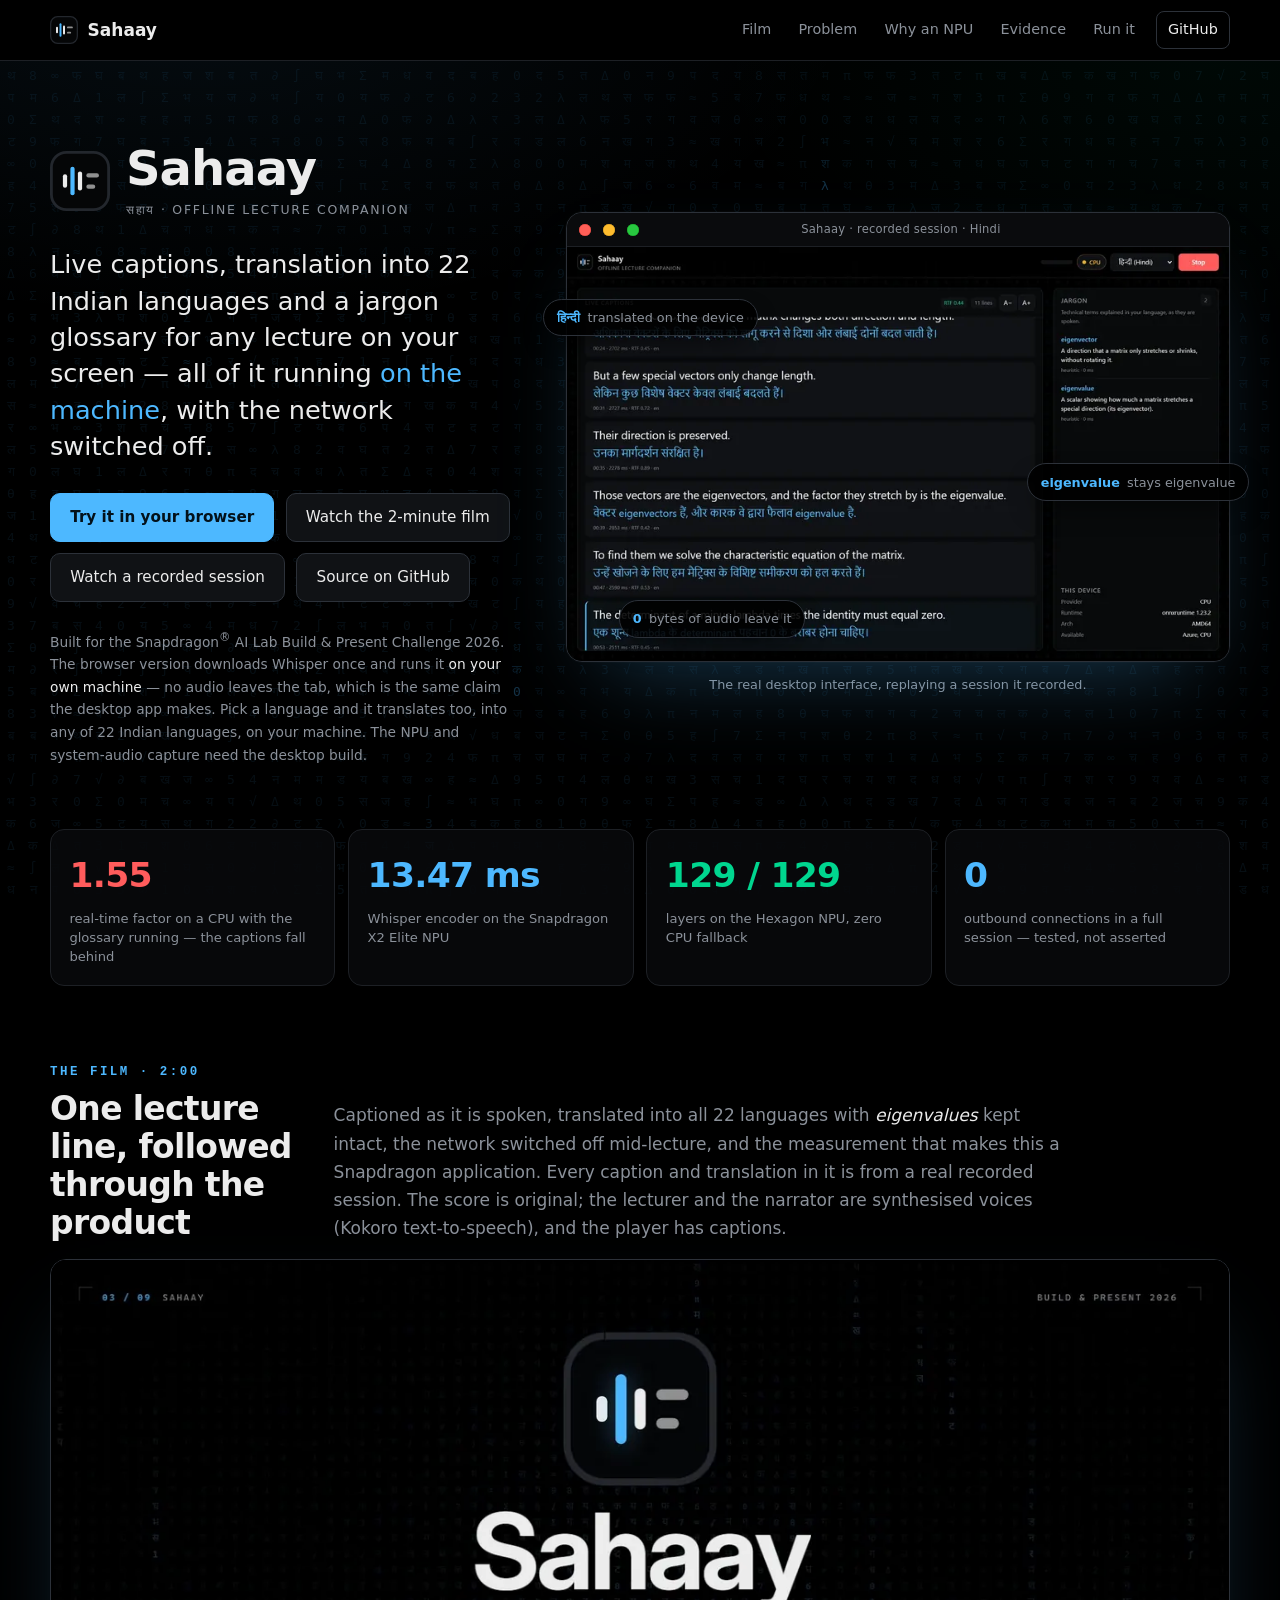
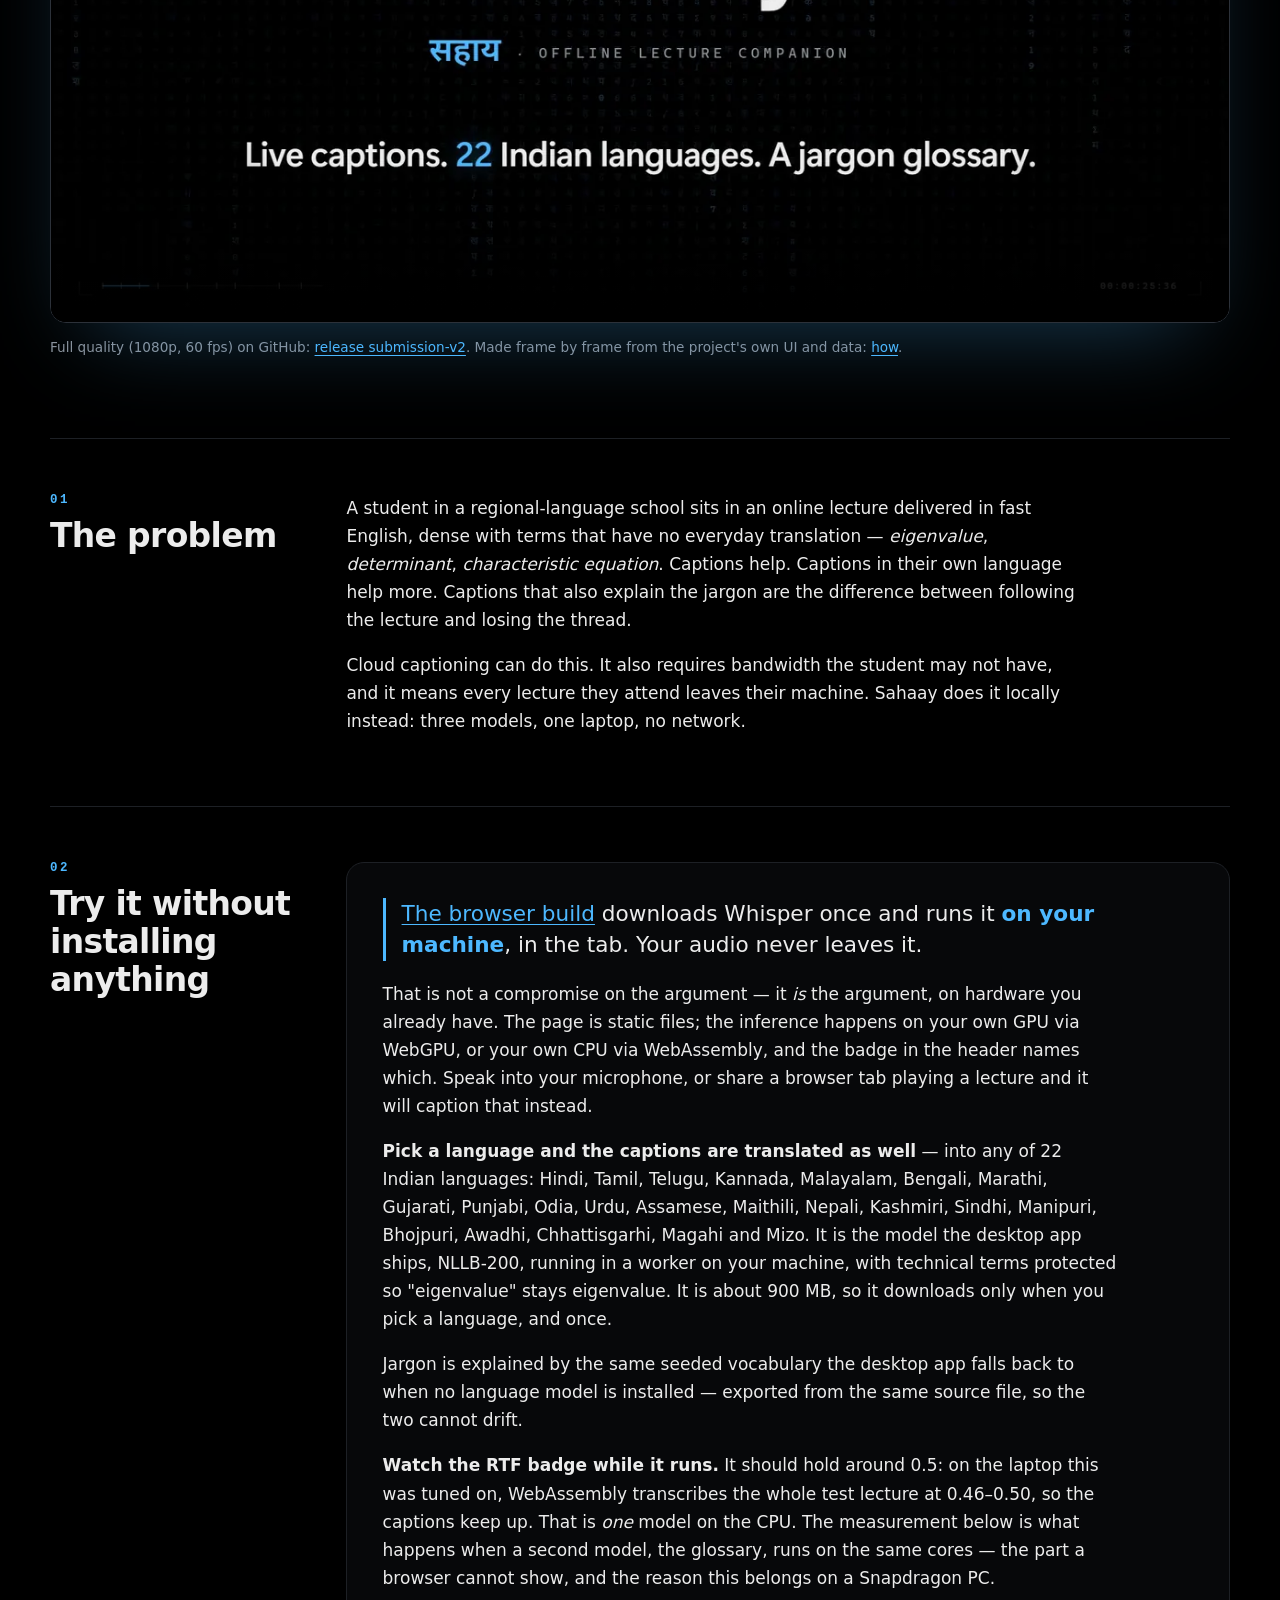
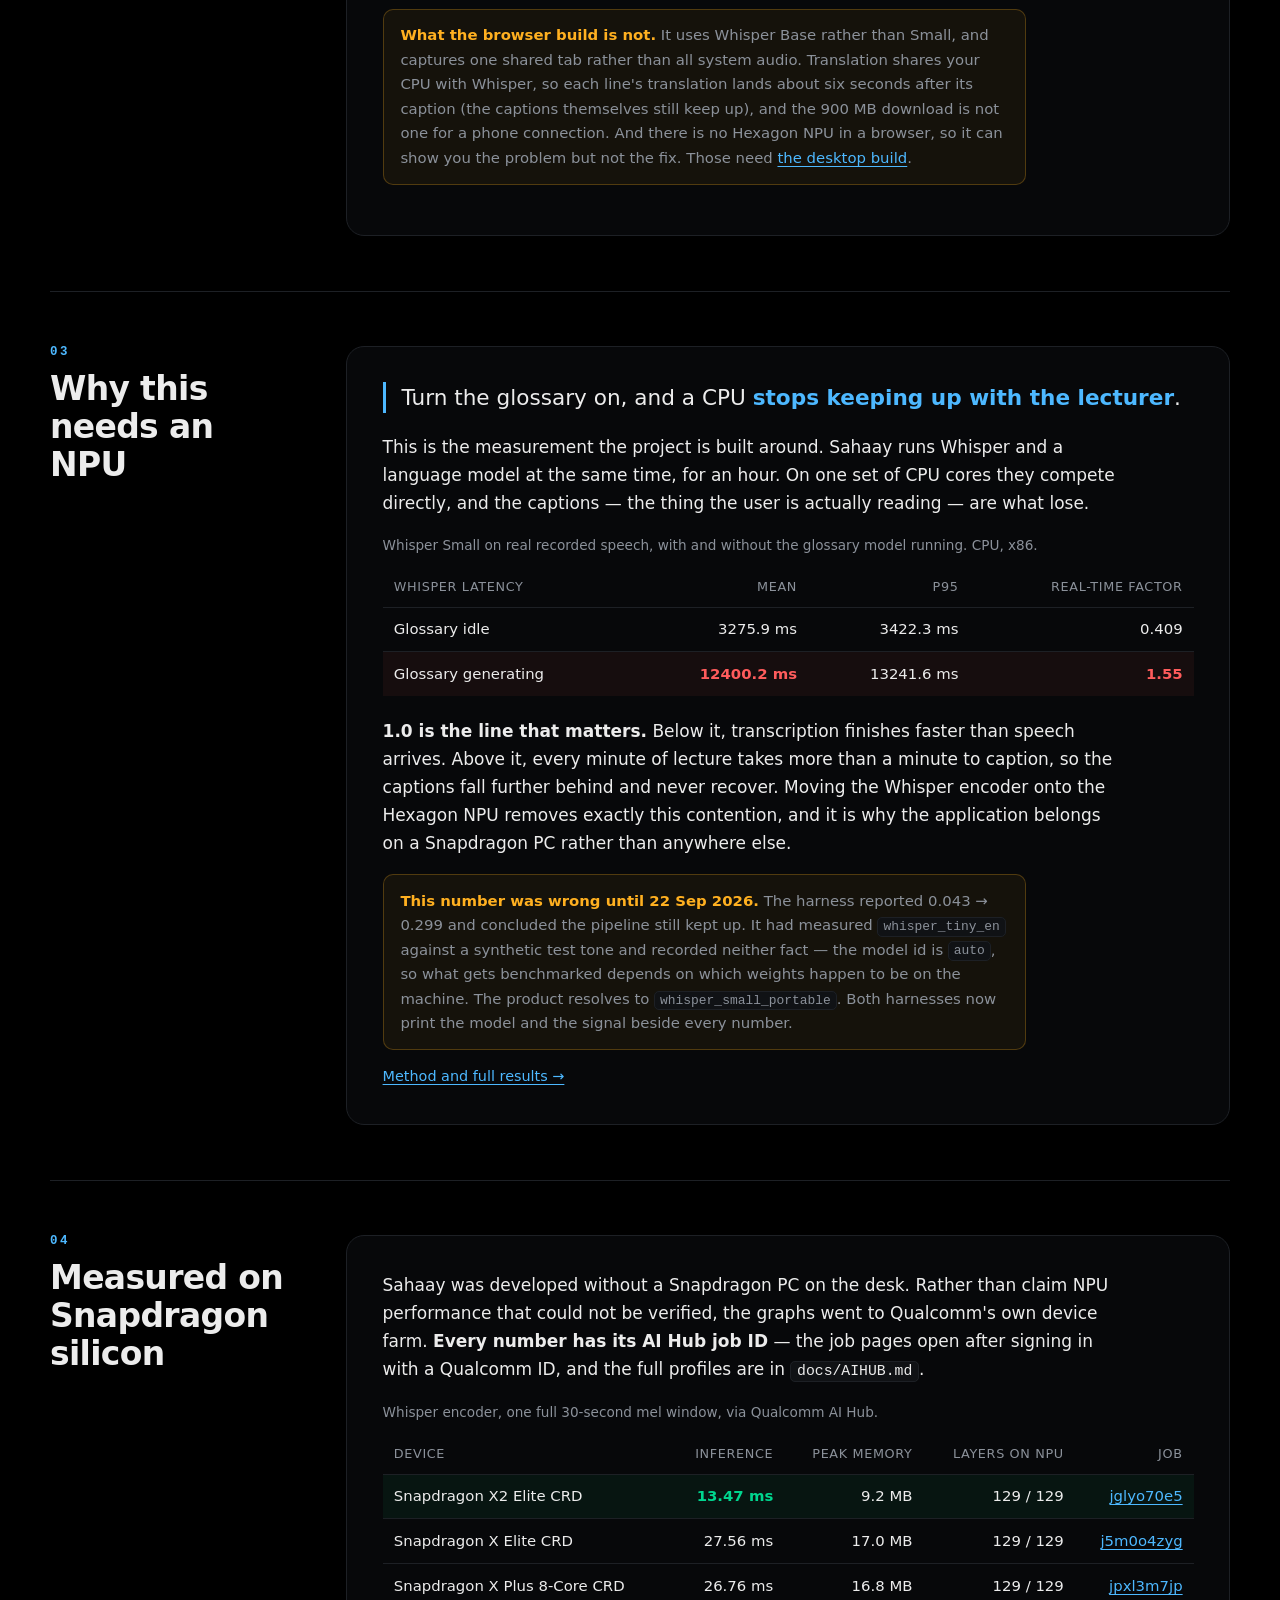
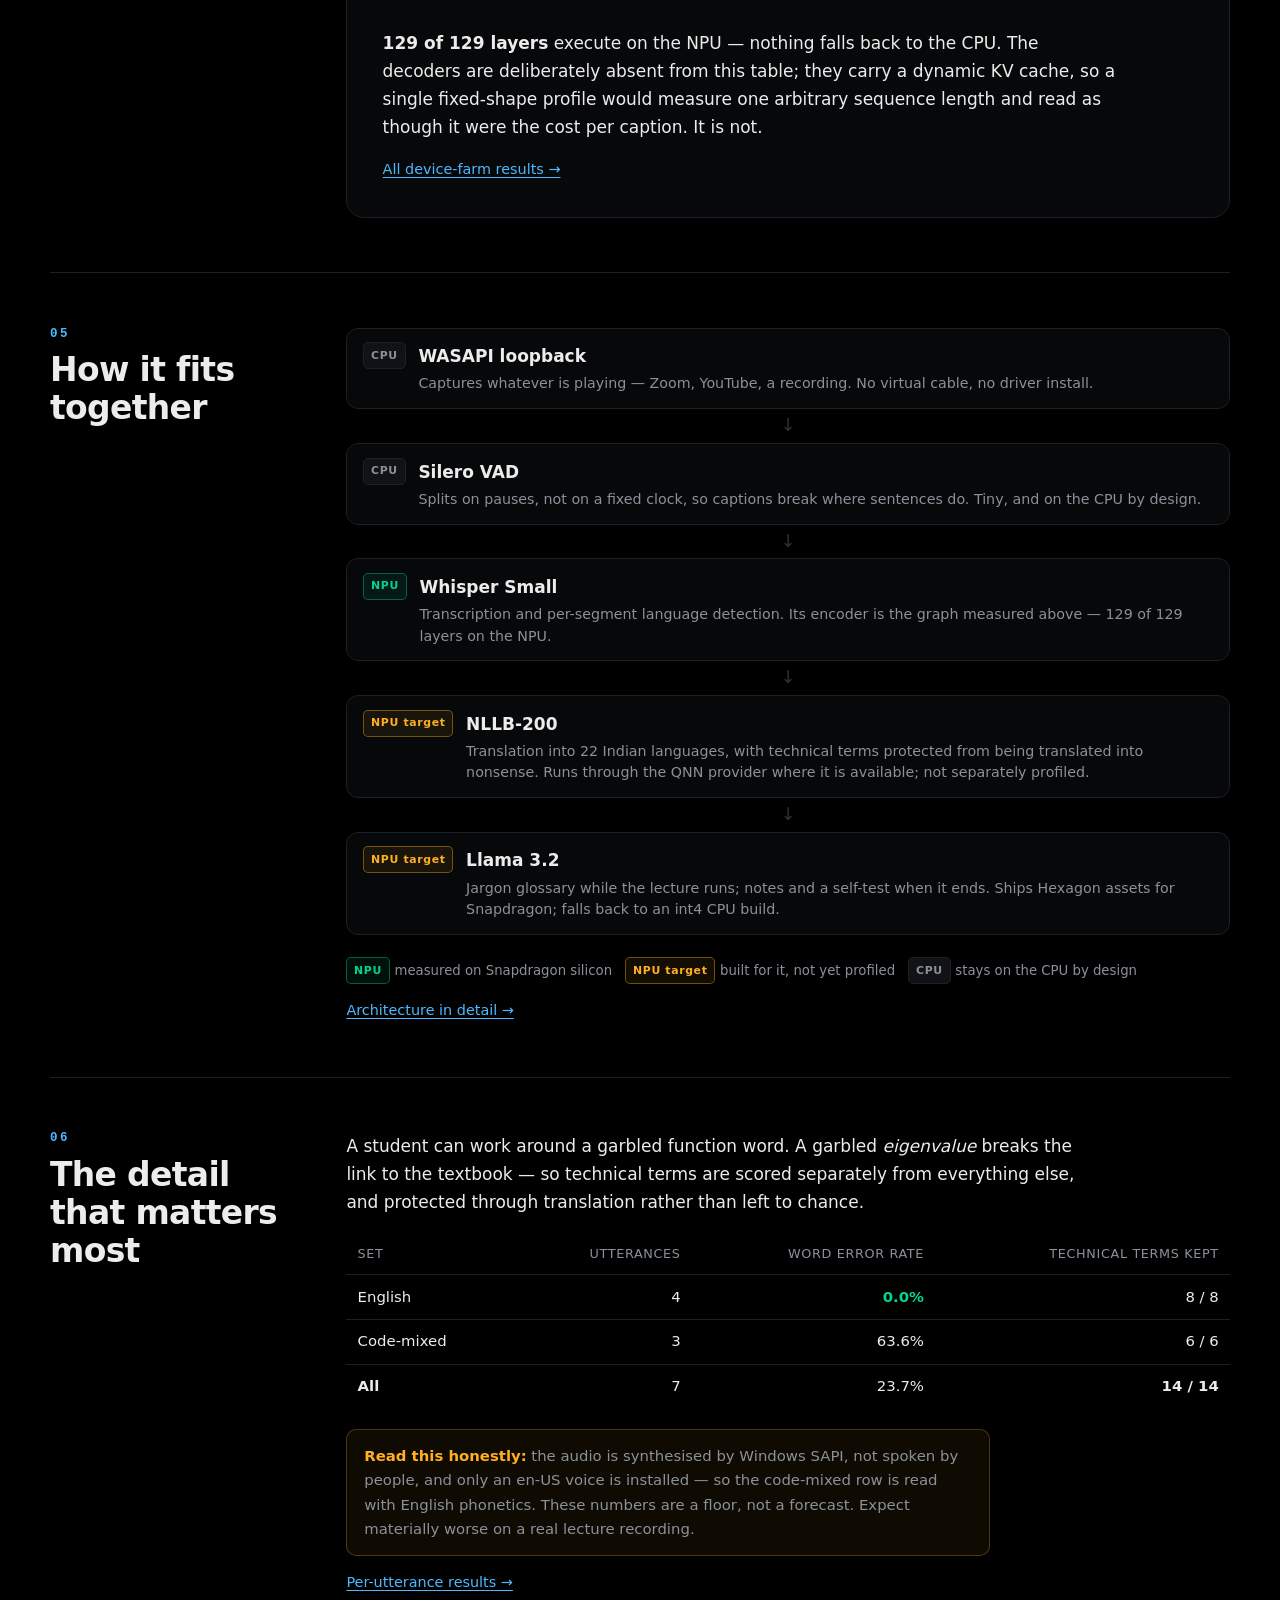
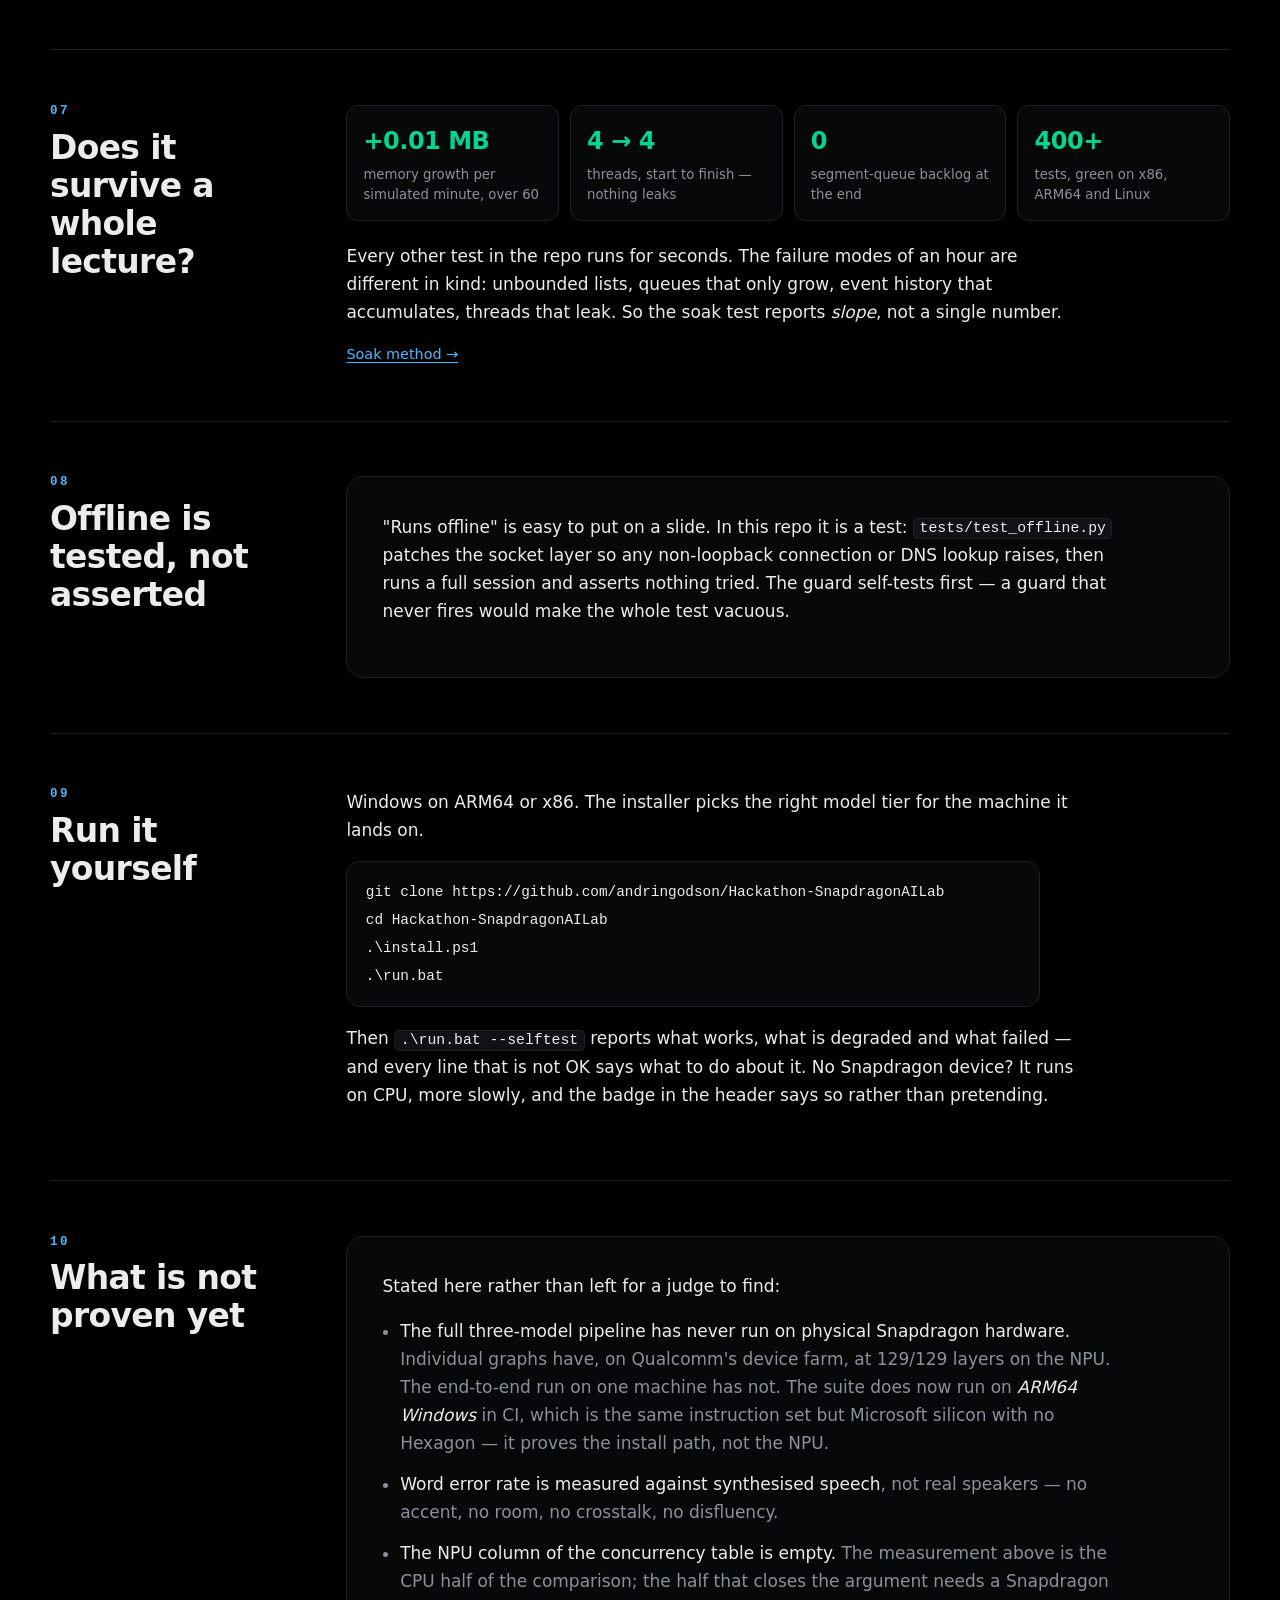
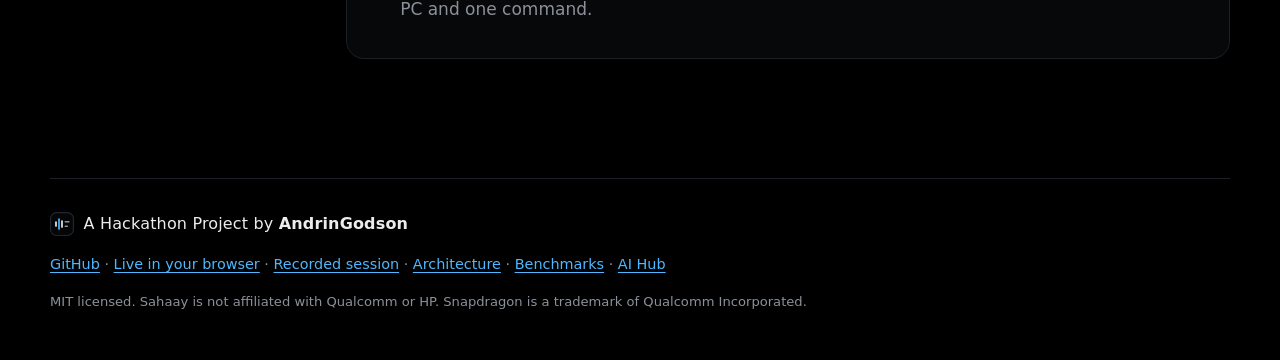
==== commit 191e5124: "The film gets voices: a lecturer for the opening line, a narrator for the rest /brag --voice: both g" ====
--- a/web/index.html
+++ b/web/index.html
@@ -115,12 +115,15 @@
     <p>Captioned as it is spoken, translated into all 22 languages with
     <em>eigenvalues</em> kept intact, the network switched off mid-lecture, and
     the measurement that makes this a Snapdragon application. Every caption and
-    translation in it is from a real recorded session; the score is original.</p>
+    translation in it is from a real recorded session. The score is original;
+    the lecturer and the narrator are synthesised voices (Kokoro text-to-speech),
+    and the player has captions.</p>
   </div>
   <div class="film-frame">
     <video controls preload="none" playsinline width="1920" height="1080" poster="static/showreel-poster.webp"
            aria-label="Sahaay: the two-minute film">
       <source src="static/showreel.mp4" type="video/mp4">
+      <track kind="captions" src="static/showreel.vtt" srclang="en" label="English">
     </video>
   </div>
   <p class="film-note">Full quality (1080p, 60 fps) on GitHub:
